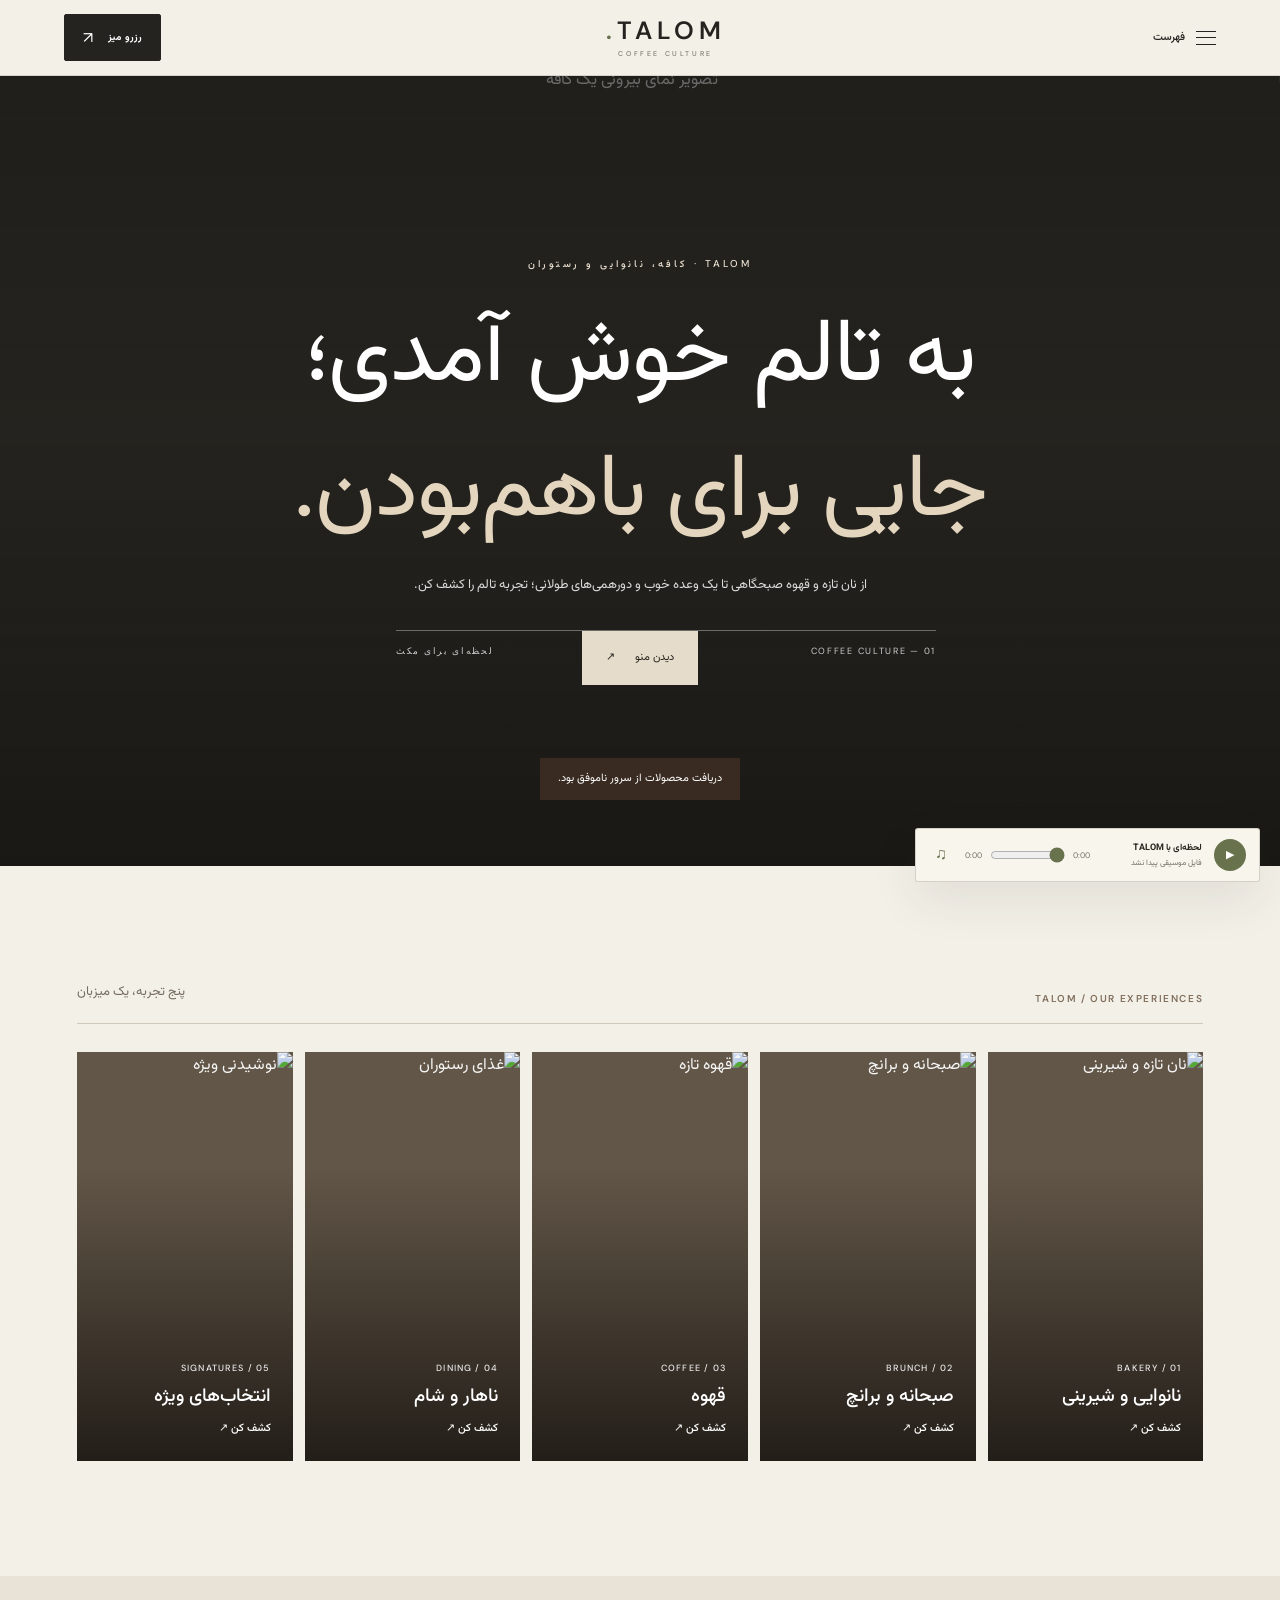
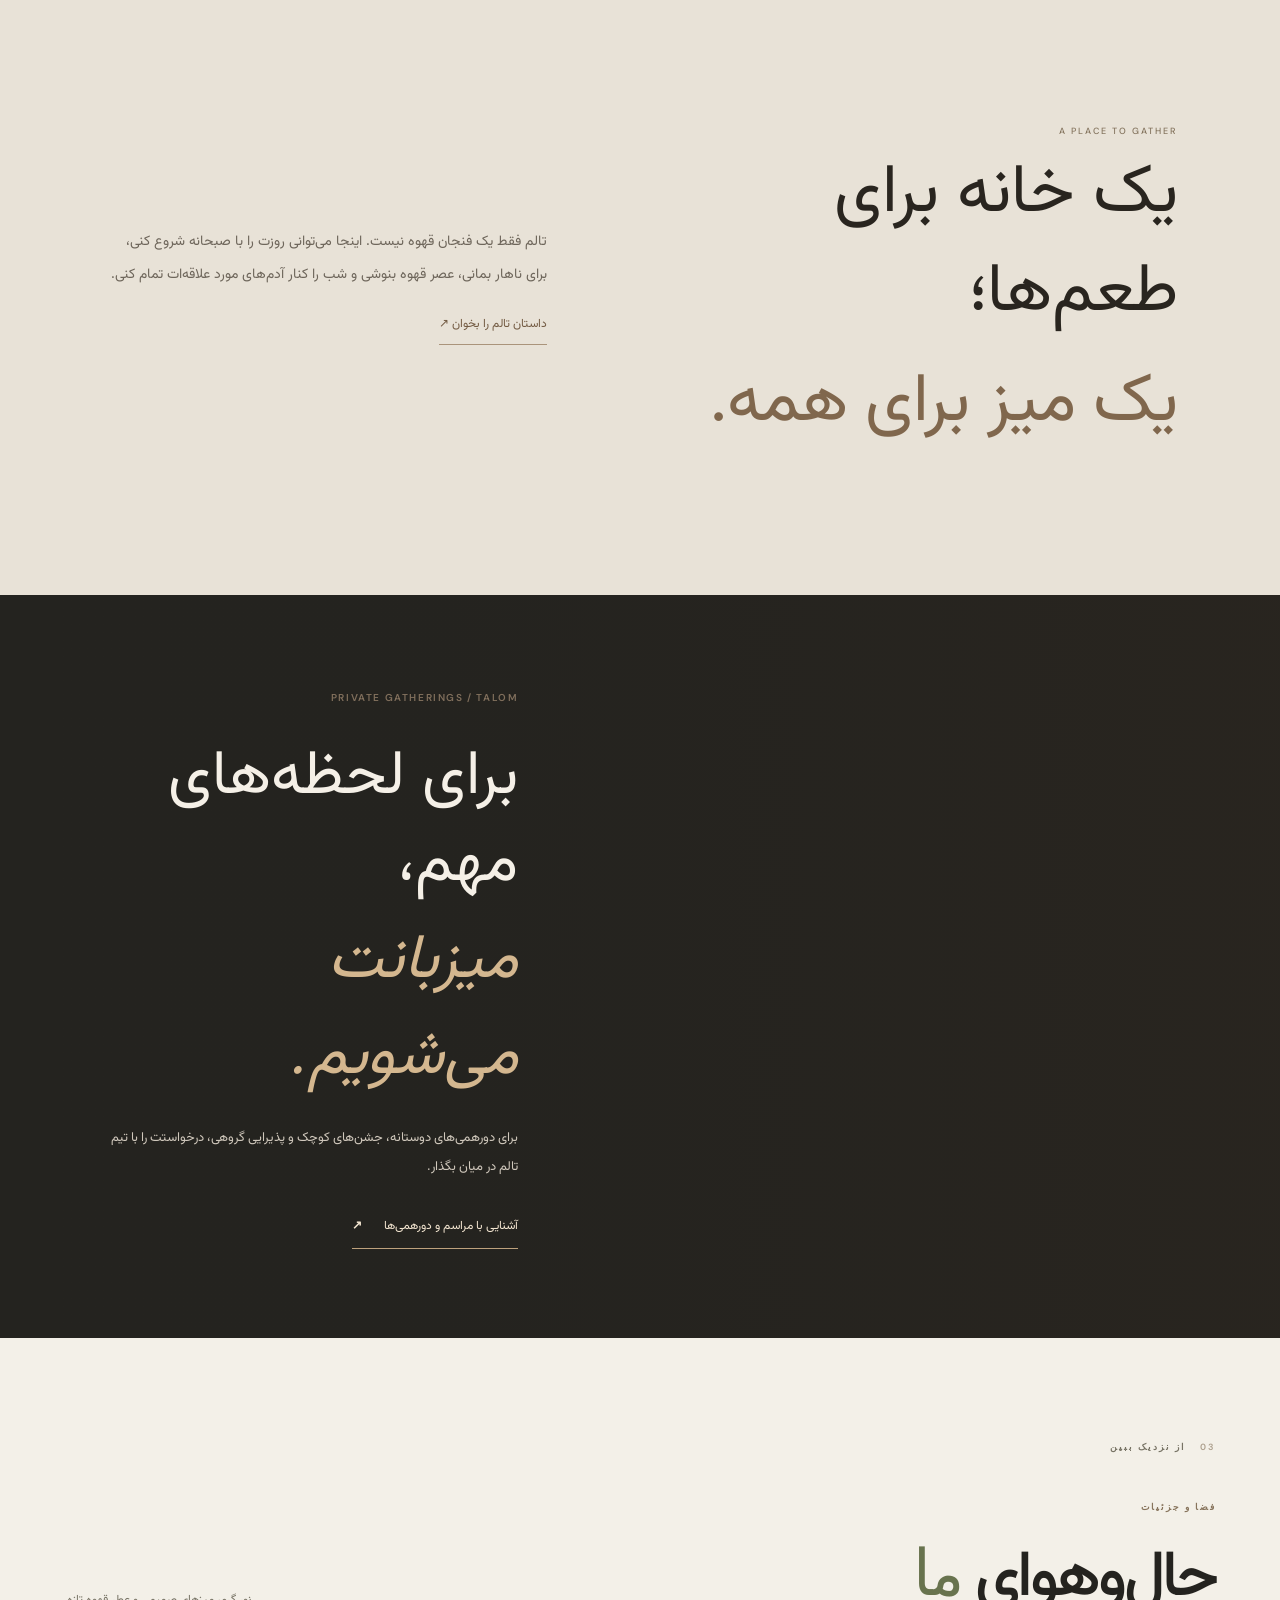
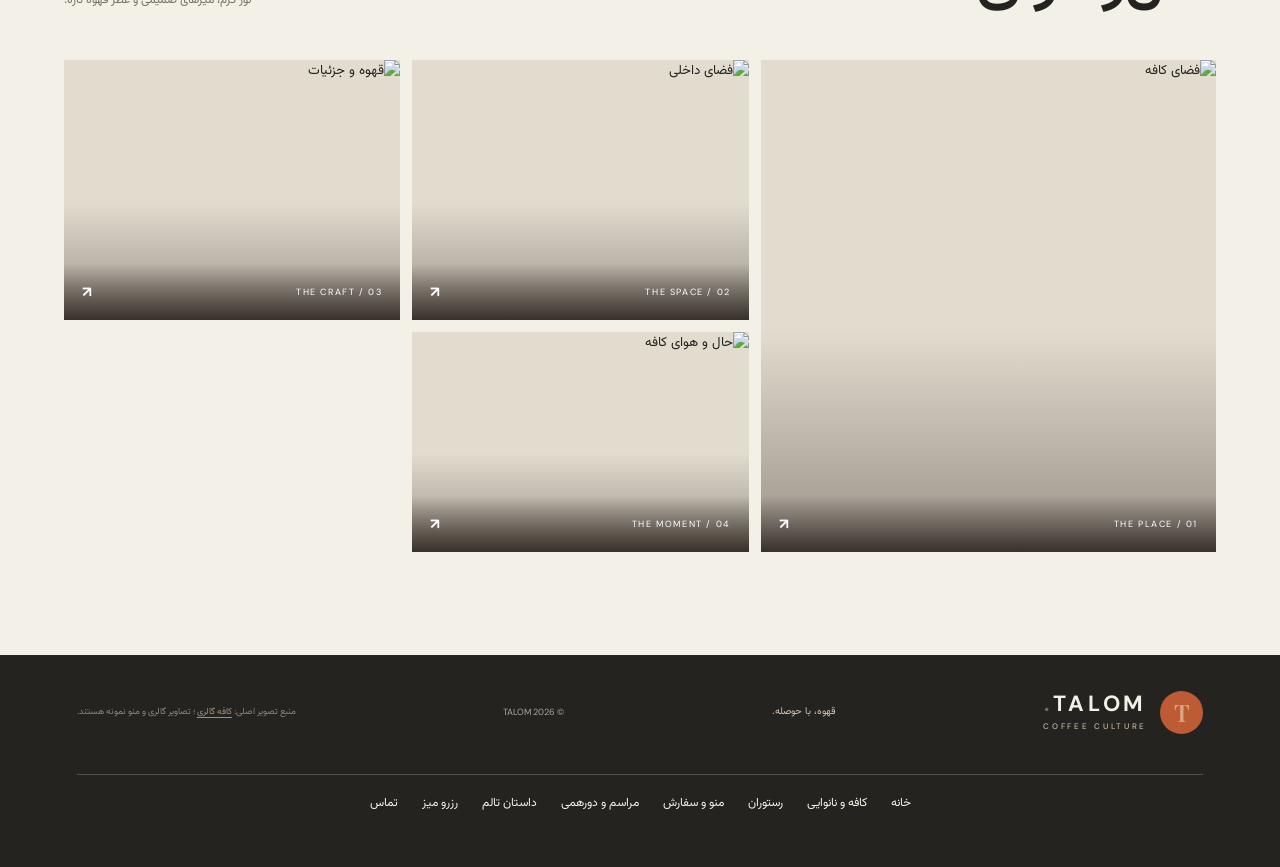
==== about.html @ f91a9c59 "Add route-specific SEO document for /about" ====
<!DOCTYPE html>
<html lang="fa" dir="rtl" data-theme="light">
<head>
  <meta name="google-site-verification" content="UJxVkLM2juOTkLCautKDjGMyLZrrLv-t5eoTrbrvTRg">
  <meta charset="UTF-8">
  <meta name="viewport" content="width=device-width, initial-scale=1.0, viewport-fit=cover">
  <meta name="theme-color" content="#F5F0E7">
  <link rel="canonical" href="https://talom-coffee.vercel.app/about">
  <meta property="og:type" content="website">
  <meta property="og:site_name" content="TALOM">
  <meta property="og:title" content="About TALOM">
  <meta property="og:description" content="با داستان، فضای کافه و شیوه میزبانی TALOM آشنا شوید.">
  <meta property="og:url" content="https://talom-coffee.vercel.app/about">
  <meta name="description" content="با داستان، فضای کافه و شیوه میزبانی TALOM آشنا شوید.">
  <title>داستان TALOM | درباره ما</title>
  <link rel="preconnect" href="https://fonts.googleapis.com">
  <link rel="preconnect" href="https://fonts.gstatic.com" crossorigin>
  <link href="https://fonts.googleapis.com/css2?family=DM+Sans:wght@400;500;600;700&family=Playfair+Display:wght@400;500;600;700&family=Vazirmatn:wght@300;400;500;600;700;800&display=swap" rel="stylesheet">
  <link rel="stylesheet" href="style.css?v=20261111-editorial-02">
  <link rel="stylesheet" href="restaurant-experience.css?v=20261111-01">



  <link rel="stylesheet" href="talom-pages.css?v=20261112-02">
  <link rel="stylesheet" href="republique-home-v3.css?v=20261112-03">
  <script src="https://cdn.jsdelivr.net/npm/@supabase/supabase-js@2.119.0"></script>
  <script src="menu-runtime-v2.js?v=20261112-01" defer></script>
  <script src="cart.js" defer></script>
  <script src="restaurant-experience.js?v=20261111-01" defer></script>

  <script src="republique-menu-v2.js?v=20261111-01" defer></script>


  <script src="talom-pages.js?v=20261112-02" defer></script>
  <script src="republique-language-fix.js?v=20261112-02" defer></script>
  <script src="republique-home-v3.js?v=20261112-02" defer></script>
</head>
<body class="talom-redesign">
  <div class="scroll-progress" id="scrollProgress"></div>
  <header class="site-header editorial-header" id="siteHeader">
    <a class="brand" href="#home" aria-label="TALOM Home">
      <span class="brand-symbol">T</span>
      <span class="brand-word">TALOM<span class="brand-dot">.</span><small>COFFEE CULTURE</small></span>
    </a>
    <button class="mobile-menu-toggle" id="mobileMenuToggle" type="button" aria-label="باز کردن منو" aria-controls="mainNav" aria-expanded="false"><span></span><span></span></button>
    <nav class="main-nav" id="mainNav" aria-label="ناوبری اصلی">
      <a href="#home" data-fa="خانه" data-en="Home">خانه</a>
      <a href="#menu" data-fa="منو" data-en="Menu">منو</a>
      <a href="#gallery" data-fa="فضای کافه" data-en="The space">فضای کافه</a>
      <a href="#contact" data-fa="تماس" data-en="Contact">تماس</a>
    </nav>
    <div class="header-actions">
      <button class="cart-open-button" id="cartOpenButton" type="button"><span>سبد خرید</span> <b id="cartCount">0</b></button>
      <button class="auth-open-button" id="authOpenButton" type="button" data-fa="ورود / ثبت‌نام" data-en="Sign in">ورود / ثبت‌نام</button>
      <button class="icon-button" id="languageToggle" aria-label="Change language">EN</button>
      <button class="icon-button theme-button" id="themeToggle" aria-label="Change theme"><span id="themeIcon">☼</span></button>
      <a class="header-cta" href="#menu"><span data-fa="دیدن منو" data-en="View menu">دیدن منو</span><span class="cta-arrow">↗</span></a>
    </div>
  </header>

  <main>
    <section class="hero full-hero" id="home" aria-label="صفحه اصلی کافه TALOM">
      <img class="full-hero-image" src="https://images.unsplash.com/photo-1445116572660-236099ec97a0?auto=format&fit=crop&w=2400&q=90" alt="تصویر نمای بیرونی یک کافه" fetchpriority="high">
      <div class="full-hero-shade"></div>
      <div class="full-hero-content">
        <p class="full-hero-eyebrow" data-fa="قهوه، با حوصله." data-en="COFFEE, WITH INTENTION.">قهوه، با حوصله.</p>
        <h1 data-fa="هر روز،<br><em>یک مکثِ خوش‌طعم.</em>" data-en="Make room<br><em>for a better moment.</em>">هر روز،<br><em>یک مکثِ خوش‌طعم.</em></h1>
        <p class="full-hero-description" data-fa="از قهوه‌های آشنا تا ترکیب‌های تازه؛ انتخابت را پیدا کن و لحظه‌ای برای خودت بساز." data-en="From familiar coffee classics to new signatures, find your favourite and make a moment of your own.">از قهوه‌های آشنا تا ترکیب‌های تازه؛ انتخابت را پیدا کن و لحظه‌ای برای خودت بساز.</p>
        <div class="full-hero-actions">
          <a class="button button-gold" href="#menu"><span data-fa="مشاهده منو" data-en="Explore the menu">مشاهده منو</span><span>↗</span></a>
        </div>
        <div class="full-hero-foot"><span>01 — COFFEE CULTURE</span><span data-fa="لحظه‌ای برای مکث" data-en="A MOMENT TO PAUSE">لحظه‌ای برای مکث</span></div>
      </div>
      <a class="full-hero-scroll" href="#menu" aria-label="Scroll to menu"><span></span> SCROLL TO DISCOVER</a>
    </section>

    <section class="menu-section editorial-menu section-pad" id="menu">
      <div class="section-kicker reveal menu-discovery-kicker"><span>02</span><span data-fa="برای کشف طعم تازه" data-en="A TASTE TO DISCOVER">برای کشف طعم تازه</span></div>
      <div class="section-heading reveal">
        <div><p class="overline" data-fa="از کلاسیک تا متفاوت" data-en="CLASSIC TO UNEXPECTED">از کلاسیک تا متفاوت</p><h2 data-fa="منوی <em>TALOM</em>" data-en="THE <em>TALOM MENU</em>">منوی <em>TALOM</em></h2></div>
        <p data-fa="یک انتخاب ساده یا طعمی تازه؛ از اینجا شروع کن." data-en="A familiar favourite or something new. Start here.">یک انتخاب ساده یا طعمی تازه؛ از اینجا شروع کن.</p>
      </div>
      <div class="menu-toolbar reveal">
        <div class="category-tabs" id="categoryTabs">
          <button class="category-tab active" data-category="all" data-fa="همه" data-en="All">همه</button>
          <button class="category-tab" data-category="coffee" data-fa="قهوه گرم" data-en="Hot coffee">قهوه گرم</button>
          <button class="category-tab" data-category="cold" data-fa="نوشیدنی سرد" data-en="Cold drinks">نوشیدنی سرد</button>
          <button class="category-tab" data-category="special" data-fa="امضای TALOM" data-en="Signatures">امضای TALOM</button>
          <button class="category-tab" data-category="dessert" data-fa="دسر" data-en="Dessert">دسر</button>
          <button class="category-tab" data-category="food" data-fa="خوراکی" data-en="Food">خوراکی</button>
        </div>
        <label class="search-box"><span>⌕</span><input id="menuSearch" type="search" placeholder="جست‌وجو در منو..." data-placeholder-fa="جست‌وجو در منو..." data-placeholder-en="Search the menu..." autocomplete="off"><button id="clearSearch" type="button" aria-label="Clear search">×</button></label>
      </div>
      <div class="menu-meta reveal"><span id="productCount">انتخاب‌های ما</span><span data-fa="قیمت‌ها به تومان" data-en="Prices in toman">قیمت‌ها به تومان</span></div>

      <section class="menu-shelf" id="drinksShelf">
        <div class="shelf-heading"><div><span class="shelf-index">01 / DRINKS</span><h3 data-fa="نوشیدنی‌ها" data-en="Drinks">نوشیدنی‌ها</h3><p data-fa="قهوه‌های کلاسیک، نوشیدنی‌های سرد و ترکیب‌های ویژه" data-en="Coffee classics, chilled drinks and signatures">قهوه‌های کلاسیک، نوشیدنی‌های سرد و ترکیب‌های ویژه</p></div><span class="shelf-count" id="drinksCount"></span></div>
        <div class="product-carousel" data-carousel="drinks">
          <button class="carousel-arrow" id="drinksPrev" type="button" aria-label="قبلی">‹</button>
          <div class="product-grid" id="productGrid"></div>
          <button class="carousel-arrow" id="drinksNext" type="button" aria-label="بعدی">›</button>
        </div>
        <div class="carousel-hint"><span data-fa="برای دیدن موارد بیشتر ورق بزنید" data-en="Swipe to explore more">برای دیدن موارد بیشتر ورق بزنید</span><span class="carousel-progress" id="drinksProgress"></span></div>
      </section>

      <section class="menu-shelf" id="dessertsShelf">
        <div class="shelf-heading"><div><span class="shelf-index">02 / DESSERTS</span><h3 data-fa="دسرها" data-en="Desserts">دسرها</h3><p data-fa="چیزهای شیرین برای کنار قهوه یا یک مکث کوتاه" data-en="Something sweet for your coffee break">چیزهای شیرین برای کنار قهوه یا یک مکث کوتاه</p></div><span class="shelf-count" id="dessertsCount"></span></div>
        <div class="product-carousel" data-carousel="desserts">
          <button class="carousel-arrow" id="dessertsPrev" type="button" aria-label="قبلی">‹</button>
          <div class="product-grid" id="dessertGrid"></div>
          <button class="carousel-arrow" id="dessertsNext" type="button" aria-label="بعدی">›</button>
        </div>
        <div class="carousel-hint"><span data-fa="برای دیدن موارد بیشتر ورق بزنید" data-en="Swipe to explore more">برای دیدن موارد بیشتر ورق بزنید</span><span class="carousel-progress" id="dessertsProgress"></span></div>
      </section>

      <section class="menu-shelf" id="foodShelf">
        <div class="shelf-heading"><div><span class="shelf-index">03 / FOOD</span><h3 data-fa="خوراکی‌ها" data-en="Food">خوراکی‌ها</h3><p data-fa="انتخاب‌های سبک و خوش‌طعم برای هر ساعت روز" data-en="Fresh bites for any time of day">انتخاب‌های سبک و خوش‌طعم برای هر ساعت روز</p></div><span class="shelf-count" id="foodCount"></span></div>
        <div class="product-carousel" data-carousel="food">
          <button class="carousel-arrow" id="foodPrev" type="button" aria-label="قبلی">‹</button>
          <div class="product-grid" id="foodGrid"></div>
          <button class="carousel-arrow" id="foodNext" type="button" aria-label="بعدی">›</button>
        </div>
        <div class="carousel-hint"><span data-fa="برای دیدن موارد بیشتر ورق بزنید" data-en="Swipe to explore more">برای دیدن موارد بیشتر ورق بزنید</span><span class="carousel-progress" id="foodProgress"></span></div>
      </section>
      <div class="empty-state" id="emptyState" hidden><span>⌕</span><p data-fa="موردی پیدا نشد؛ عبارت دیگری را امتحان کن." data-en="Nothing found. Try another search.">موردی پیدا نشد؛ عبارت دیگری را امتحان کن.</p></div>
    </section>

    <section class="signature-banner editorial-signature">
      <div class="signature-image"></div><div class="signature-overlay"></div>
      <div class="signature-content reveal"><p class="overline" data-fa="ترکیب ویژه باریستا" data-en="BARISTA'S SELECTION">ترکیب ویژه باریستا</p><h2 data-fa="برای کشف<br><em>طعم تازه.</em>" data-en="A reason<br><em>to explore.</em>">برای کشف<br><em>طعم تازه.</em></h2><p data-fa="گاهی بهترین انتخاب، چیزی است که هنوز امتحانش نکرده‌ای." data-en="Sometimes the best choice is the one you haven't tried yet.">گاهی بهترین انتخاب، چیزی است که هنوز امتحانش نکرده‌ای.</p><a class="button button-gold" href="#menu"><span data-fa="انتخابت را پیدا کن" data-en="Find your favourite">انتخابت را پیدا کن</span><span>↗</span></a></div>
      <span class="signature-vertical">TALOM / SIGNATURE SERIES</span>
    </section>

    <section class="gallery-section section-pad editorial-gallery" id="gallery">
      <div class="section-kicker reveal"><span>03</span><span data-fa="از نزدیک ببین" data-en="A CLOSER LOOK">از نزدیک ببین</span></div>
      <div class="section-heading reveal"><div><p class="overline" data-fa="فضا و جزئیات" data-en="SPACE & DETAILS">فضا و جزئیات</p><h2 data-fa="حال‌وهوای <em>ما</em>" data-en="THE TALOM <em>MOOD</em>">حال‌وهوای <em>ما</em></h2></div><p data-fa="نور گرم، میزهای صمیمی و عطر قهوه تازه." data-en="Warm light, welcoming tables and the scent of fresh coffee.">نور گرم، میزهای صمیمی و عطر قهوه تازه.</p></div>
      <div class="gallery-grid">
        <button class="gallery-card gallery-large reveal" data-image="https://images.unsplash.com/photo-1554118811-1e0d58224f24?auto=format&fit=crop&w=1800&q=88" aria-label="View cafe"><img src="https://images.unsplash.com/photo-1554118811-1e0d58224f24?auto=format&fit=crop&w=1800&q=88" alt="فضای کافه" loading="lazy"><span class="gallery-caption">01 / THE PLACE <b>↗</b></span></button>
        <button class="gallery-card reveal" data-image="https://images.unsplash.com/photo-1559925393-8be0ec4767c8?auto=format&fit=crop&w=1400&q=88" aria-label="View interior"><img src="https://images.unsplash.com/photo-1559925393-8be0ec4767c8?auto=format&fit=crop&w=1400&q=88" alt="فضای داخلی" loading="lazy"><span class="gallery-caption">02 / THE SPACE <b>↗</b></span></button>
        <button class="gallery-card reveal" data-image="https://images.unsplash.com/photo-1501339847302-ac426a4a7cbb?auto=format&fit=crop&w=1400&q=88" aria-label="View coffee"><img src="https://images.unsplash.com/photo-1501339847302-ac426a4a7cbb?auto=format&fit=crop&w=1400&q=88" alt="قهوه و جزئیات" loading="lazy"><span class="gallery-caption">03 / THE CRAFT <b>↗</b></span></button>
        <button class="gallery-card gallery-wide reveal" data-image="https://images.unsplash.com/photo-1445116572660-236099ec97a0?auto=format&fit=crop&w=1600&q=88" aria-label="View cafe atmosphere"><img src="https://images.unsplash.com/photo-1445116572660-236099ec97a0?auto=format&fit=crop&w=1600&q=88" alt="حال و هوای کافه" loading="lazy"><span class="gallery-caption">04 / THE MOMENT <b>↗</b></span></button>
      </div>
    </section>

    <section class="contact-section section-pad editorial-contact" id="contact">
      <div class="section-kicker reveal"><span>04</span><span data-fa="پیدایمان کن" data-en="FIND US">پیدایمان کن</span></div>
      <div class="contact-grid"><div class="contact-copy reveal"><p class="overline" data-fa="قرار بعدی با تو" data-en="YOUR NEXT VISIT">قرار بعدی با تو</p><h2 data-fa="یک فنجان فاصله<br><em>تا حال بهتر.</em>" data-en="One cup away<br><em>from a better day.</em>">یک فنجان فاصله<br><em>تا حال بهتر.</em></h2><p class="body-copy" data-fa="برای سفارش، پرسش یا دنبال کردن تازه‌های TALOM از راه‌های زیر با ما در ارتباط باش." data-en="For orders, questions and updates from TALOM, reach us through the links below.">برای سفارش، پرسش یا دنبال کردن تازه‌های TALOM از راه‌های زیر با ما در ارتباط باش.</p><div class="contact-links"><a href="https://www.instagram.com/mr.01di/" target="_blank" rel="noopener noreferrer"><span>Instagram</span><b>↗</b></a><a href="https://t.me/bardiasallmi" target="_blank" rel="noopener noreferrer"><span>Telegram</span><b>↗</b></a><a href="tel:09904711802"><span>0990 471 1802</span><b>↗</b></a><a href="tel:09019795131"><span>0901 979 5131</span><b>↗</b></a></div></div><div class="contact-visual reveal"><div class="contact-photo"></div><div class="contact-card"><span>TALOM.</span><small>GOOD COFFEE. GOOD MOMENTS.</small><div>EST. 2022</div></div></div></div>
    </section>
  </main>

  <footer class="site-footer" id="footer"><a class="brand footer-brand" href="#home"><span class="brand-symbol">T</span><span class="brand-word">TALOM<span class="brand-dot">.</span><small>COFFEE CULTURE</small></span></a><p data-fa="قهوه، با حوصله." data-en="Coffee, with intention.">قهوه، با حوصله.</p><span>© <span id="year"></span> TALOM</span><small class="image-credit"><span data-fa="منبع تصویر اصلی:" data-en="Hero image source:">منبع تصویر اصلی:</span> <a href="https://www.caffegallery.com/" target="_blank" rel="noopener noreferrer" data-fa="کافه گالری" data-en="Caffegallery">کافه گالری</a> <span data-fa="؛ تصاویر گالری و منو نمونه هستند." data-en="; gallery and menu photos are illustrative.">؛ تصاویر گالری و منو نمونه هستند.</span></small></footer>

  <div class="music-player" id="musicPlayer"><audio id="siteMusic" src="music/ali.mp3" preload="metadata" loop></audio><button class="music-toggle" id="musicToggle" aria-label="Play music"><span class="music-play-icon">▶</span></button><div class="music-info"><strong data-fa="لحظه‌ای با TALOM" data-en="A moment with TALOM">لحظه‌ای با TALOM</strong><small id="musicStatus" data-fa="برای پخش لمس کن" data-en="Tap to play">برای پخش لمس کن</small></div><div class="music-progress-wrap"><span id="musicCurrent">0:00</span><input id="musicProgress" type="range" min="0" max="100" value="0" aria-label="Music progress"><span id="musicDuration">0:00</span></div><button class="music-mute" id="musicMute" aria-label="Mute music">♫</button></div>
  <button class="back-to-top" id="backToTop" aria-label="Back to top">↑</button>
  <div class="modal" id="productModal" aria-hidden="true"><div class="modal-backdrop" data-close-modal></div><div class="modal-panel product-modal-panel" role="dialog" aria-modal="true" aria-labelledby="modalProductName"><button class="modal-close" data-close-modal aria-label="Close">×</button><div class="modal-product-image-wrap"><img id="modalProductImage" src="" alt=""><span class="modal-image-label">TALOM SELECTION</span></div><div class="modal-product-content"><span id="modalProductCategory" class="product-category"></span><h2 id="modalProductName"></h2><p id="modalProductDescription"></p><div class="modal-product-bottom"><strong id="modalProductPrice"></strong><button id="modalFavorite" class="favorite-button" aria-label="Add to favorites">♡</button></div></div></div></div>
  <div class="modal cart-modal" id="cartModal" aria-hidden="true"><div class="modal-backdrop" data-cart-close></div><section class="cart-panel" role="dialog" aria-modal="true" aria-labelledby="cartTitle"><button class="modal-close" type="button" data-cart-close aria-label="بستن">×</button><span class="auth-kicker">TALOM / YOUR SELECTION</span><h2 id="cartTitle">سبد خرید</h2><div id="cartItems"></div><p class="cart-total"><span>جمع تقریبی</span><strong id="cartTotal">۰ تومان</strong></p><p id="cartEmpty" class="cart-empty">سبد خریدت هنوز خالی است.</p><div class="checkout-divider"></div><h3 class="checkout-heading">اطلاعات ثبت سفارش</h3><form id="checkoutForm" class="checkout-form"><label for="checkoutName">نام و نام خانوادگی</label><input id="checkoutName" name="customer_name" type="text" minlength="2" maxlength="120" autocomplete="name" required><label for="checkoutPhone">شماره تماس</label><input id="checkoutPhone" name="phone" type="tel" minlength="7" maxlength="20" autocomplete="tel" required><label for="checkoutAddress">آدرس یا توضیحات تحویل (اختیاری)</label><textarea id="checkoutAddress" name="address" rows="3" maxlength="1000" autocomplete="street-address"></textarea><button id="checkoutSubmit" class="checkout-submit" type="submit">ثبت سفارش</button><p id="checkoutMessage" class="checkout-message" role="status" aria-live="polite"></p></form><p class="cart-notice">قیمت نهایی در سرور و از روی محصولات ثبت‌شده محاسبه می‌شود. ثبت سفارش به معنی پرداخت نیست؛ پرداخت آنلاین هنوز فعال نشده است.</p></section></div>
  <div class="modal image-modal" id="imageModal" aria-hidden="true"><div class="modal-backdrop" data-close-modal></div><div class="image-modal-panel" role="dialog" aria-modal="true"><button class="modal-close" data-close-modal aria-label="Close">×</button><img id="expandedImage" src="" alt="TALOM gallery image"></div></div>

  <div class="modal auth-modal" id="authModal" aria-hidden="true">
    <div class="modal-backdrop" data-close-modal></div>
    <section class="auth-modal-panel" role="dialog" aria-modal="true" aria-labelledby="authTitle">
      <button class="modal-close" type="button" data-close-modal aria-label="بستن">×</button>
      <div class="auth-modal-content">
        <span class="auth-kicker">TALOM / ACCOUNT</span>
        <h2 id="authTitle" data-fa="حساب کاربری" data-en="Your account">حساب کاربری</h2>
        <div id="authSignedOut">
          <div class="auth-mode-switch" id="authModeSwitch" role="group" aria-label="روش حساب کاربری">
            <button type="button" class="active" data-auth-mode="signin" data-fa="ورود" data-en="Sign in">ورود</button>
            <button type="button" data-auth-mode="signup" data-fa="ثبت‌نام" data-en="Create account">ثبت‌نام</button>
          </div>
          <form id="authForm" class="auth-form">
            <label for="authEmail" data-fa="ایمیل" data-en="Email">ایمیل</label>
            <input id="authEmail" name="email" type="email" autocomplete="email" required maxlength="254" placeholder="name@example.com">
            <label for="authPassword" data-fa="رمز عبور" data-en="Password">رمز عبور</label>
            <input id="authPassword" name="password" type="password" autocomplete="current-password" required minlength="8" maxlength="72">
            <div id="authConfirmWrap" hidden>
              <label for="authPasswordConfirm" data-fa="تکرار رمز عبور" data-en="Confirm password">تکرار رمز عبور</label>
              <input id="authPasswordConfirm" name="passwordConfirm" type="password" autocomplete="new-password" minlength="8" maxlength="72">
            </div>
            <button id="authSubmit" class="auth-submit" type="submit" data-fa="ورود به حساب" data-en="Sign in">ورود به حساب</button>
            <button id="authForgotPassword" class="auth-forgot" type="button" data-fa="رمز عبور را فراموش کرده‌ام" data-en="Forgot password?" hidden>رمز عبور را فراموش کرده‌ام</button>
          </form>
          <p id="authMessage" class="auth-message" role="status" aria-live="polite"></p>
          <p class="auth-note" data-fa="با ثبت‌نام، حساب کاربری شما در TALOM ساخته می‌شود." data-en="Create an account to use your TALOM customer profile.">با ثبت‌نام، حساب کاربری شما در TALOM ساخته می‌شود.</p>
        </div>
        <div id="authSignedIn" hidden>
          <p class="auth-success" data-fa="با موفقیت وارد حساب شده‌اید." data-en="You are signed in.">با موفقیت وارد حساب شده‌اید.</p>
          <p id="authUserEmail" class="auth-user-email"></p>
          <button id="authSignOut" class="auth-submit auth-signout" type="button" data-fa="خروج از حساب" data-en="Sign out">خروج از حساب</button>
        </div>
      </div>
    </section>
  </div>
  <div class="toast" id="toast" role="status" aria-live="polite"></div>
</body>
</html>
---- style.css ----
@import url('https://fonts.googleapis.com/css2?family=DM+Sans:wght@400;500;600;700&family=Playfair+Display:wght@400;500;600;700&family=Vazirmatn:wght@300;400;500;600;700;800&display=swap');

:root{
  --bg:#f4f0e7;--paper:#fbf9f3;--surface:#e9e3d6;--ink:#25271f;--muted:#77786b;
  --olive:#68734e;--olive-dark:#414b32;--espresso:#392b22;--line:rgba(57,43,34,.15);
  --header-bg:rgba(244,240,231,.9);--shadow:0 24px 70px rgba(43,38,28,.12);
  --font:"Vazirmatn",sans-serif;--latin:"DM Sans",sans-serif;--serif:"Playfair Display",serif;
  --radius:4px;color-scheme:light
}
html[data-theme="dark"]{
  --bg:#211f1a;--paper:#2b2922;--surface:#343127;--ink:#f2eee4;--muted:#b1ab9b;
  --olive:#a3ad7d;--olive-dark:#c2c99d;--espresso:#e2d4bd;--line:rgba(226,212,189,.17);
  --header-bg:rgba(33,31,26,.9);--shadow:0 24px 70px rgba(0,0,0,.28);color-scheme:dark
}
*{box-sizing:border-box}
html{scroll-behavior:smooth;scroll-padding-top:92px}
body{margin:0;background:var(--bg);color:var(--ink);font-family:var(--font);line-height:1.8;overflow-x:hidden;transition:background .3s,color .3s}
body,button,input{font-family:var(--font)}
button,a,input{-webkit-tap-highlight-color:transparent}
button{color:inherit;cursor:pointer}a{color:inherit;text-decoration:none}img{display:block;max-width:100%}
::selection{background:var(--olive);color:#fff}
.scroll-progress{position:fixed;z-index:2000;top:0;right:0;width:0;height:3px;background:var(--olive)}
.site-header{position:fixed;z-index:1000;top:0;right:0;left:0;min-height:84px;padding:0 6.2%;display:flex;align-items:center;justify-content:space-between;gap:26px;border-bottom:1px solid transparent;transition:all .3s}
.site-header.scrolled{min-height:72px;background:var(--header-bg);backdrop-filter:blur(18px);border-color:var(--line)}
.brand{display:flex;align-items:center;gap:11px;flex-shrink:0}
.brand-symbol{width:37px;height:37px;border:1px solid var(--olive);color:var(--olive);display:grid;place-items:center;font:600 21px var(--serif);transform:rotate(-7deg)}
.brand-word{font:700 20px/1 var(--latin);letter-spacing:3px}
.brand-dot{color:var(--olive)}
.brand-word small{display:block;margin-top:6px;font:500 8px var(--latin);letter-spacing:2.5px;color:var(--muted)}
.main-nav{display:flex;align-items:center;gap:clamp(18px,3vw,42px)}
.main-nav a{font-size:12px;color:var(--muted);transition:color .2s;white-space:nowrap}
.main-nav a:hover{color:var(--olive)}
.header-actions{display:flex;align-items:center;gap:10px}
.icon-button{width:36px;height:36px;border:1px solid var(--line);background:transparent;border-radius:50%;font:600 10px var(--latin);transition:.2s}
.icon-button:hover{border-color:var(--olive);color:var(--olive)}
.header-cta{display:flex;align-items:center;gap:15px;padding:10px 16px;background:var(--olive);color:#fff;font-size:11px;margin-right:5px}
.cta-arrow{font:16px var(--latin)}
.mobile-menu-toggle{display:none;background:none;border:0;padding:8px}
.mobile-menu-toggle span{display:block;width:24px;height:1px;background:var(--ink);margin:6px}
.hero{position:relative;min-height: min(850px,100svh);height:780px;max-height:920px;display:flex;align-items:center;overflow:hidden;background:#29291f;color:#fff}
.hero-image{position:absolute;inset:0;background-image:url("https://images.unsplash.com/photo-1445116572660-236099ec97a0?auto=format&fit=crop&w=2400&q=90");background-size:cover;background-position:center 54%;transform:scale(1.015)}
.hero-shade{position:absolute;inset:0;background:linear-gradient(90deg,rgba(22,24,18,.76) 0%,rgba(22,24,18,.56) 42%,rgba(22,24,18,.1) 100%),linear-gradient(0deg,rgba(17,20,14,.45),transparent 40%)}
.hero-content{position:relative;z-index:2;width:min(680px,58%);margin-right:11%;padding-top:80px}
.eyebrow{display:flex;align-items:center;gap:12px;color:#e4decf;font-size:11px;letter-spacing:1px;margin-bottom:25px}
.eyebrow-line{width:38px;height:1px;background:#b7bd91}
.hero-title{font-size:clamp(48px,6.8vw,91px);line-height:1.2;letter-spacing:-2px;font-weight:500;margin:0 0 22px}
.hero-title span{display:block}
.gold-text{color:#d5d9b4}
.hero-description{font-size:14px;line-height:2.2;color:rgba(255,255,255,.82);max-width:480px;margin:0 0 30px}
.hero-actions{display:flex;gap:12px;flex-wrap:wrap}
.button{min-height:48px;padding:0 21px;display:inline-flex;align-items:center;justify-content:center;gap:20px;font-size:11px;transition:transform .2s,background .2s}
.button:hover{transform:translateY(-3px)}
.button-gold{background:#c3c99d;color:#25291e}
.button-ghost{border:1px solid rgba(255,255,255,.5);color:#fff}
.button-ghost:hover{background:rgba(255,255,255,.12)}
.hero-bottom{display:flex;align-items:center;justify-content:space-between;gap:20px;margin-top:76px;padding-top:17px;border-top:1px solid rgba(255,255,255,.25);color:rgba(255,255,255,.72);font:9px var(--latin);letter-spacing:1.2px}
.hero-note{display:flex;align-items:center;gap:12px}
.note-line{width:25px;height:1px;background:#c3c99d}
.hero-index{direction:ltr}.hero-index span{color:#d5d9b4}
.hero-side-label{position:absolute;z-index:2;left:4%;bottom:13%;writing-mode:vertical-rl;transform:rotate(180deg);font:9px var(--latin);letter-spacing:3px;color:rgba(255,255,255,.7)}
.hero-orbit{display:none}.scroll-cue{position:absolute;z-index:2;bottom:35px;left:6%;display:flex;align-items:center;gap:12px;color:rgba(255,255,255,.75);font:9px var(--latin);letter-spacing:2px}
.scroll-cue span{height:38px;width:1px;background:rgba(255,255,255,.6)}
.section-pad{padding:112px 9%}
.section-kicker{display:flex;align-items:center;gap:13px;color:var(--olive);font:10px var(--latin);letter-spacing:2px;margin-bottom:48px}
.section-kicker span:first-child{opacity:.65}
.story{background:var(--paper)}
.story-grid{display:grid;grid-template-columns:.9fr 1.1fr;gap:9%;align-items:center}
.story-copy{max-width:490px}
.overline{font:600 10px var(--latin);letter-spacing:2px;color:var(--olive);margin:0 0 17px}
.story-copy h2,.section-heading h2,.contact-copy h2{font-size:clamp(32px,4vw,52px);line-height:1.5;font-weight:500;letter-spacing:-1.1px;margin:0 0 19px}
.story-copy h2 em,.section-heading h2 em,.contact-copy h2 em,.signature-content h2 em{font-family:var(--serif);font-weight:500;color:var(--olive);font-style:italic}
.body-copy{font-size:13px;line-height:2.25;color:var(--muted);max-width:440px}
.text-link{display:inline-flex;align-items:center;gap:22px;margin-top:20px;padding-bottom:7px;border-bottom:1px solid var(--olive);font-size:11px;color:var(--olive)}
.story-visual{position:relative;min-height:490px;padding:0 0 30px 30px}
.story-image-main{position:absolute;inset:0 0 30px 30px;background:url("https://images.unsplash.com/photo-1554118811-1e0d58224f24?auto=format&fit=crop&w=1500&q=88") center/cover}
.story-image-frame{position:absolute;inset:22px 22px 52px 52px;border:1px solid rgba(255,255,255,.6);pointer-events:none}
.story-stamp{position:absolute;right:-25px;bottom:8px;width:105px;height:105px;border-radius:50%;background:var(--olive);color:#fff;display:flex;flex-direction:column;align-items:center;justify-content:center;font:9px var(--latin);letter-spacing:2px}
.story-stamp strong{font:28px var(--serif);line-height:1.2}
.image-caption{position:absolute;left:30px;bottom:0;right:0;display:flex;justify-content:space-between;color:var(--muted);font:8px var(--latin);letter-spacing:1.4px}
.menu-section{background:var(--bg)}
.section-heading{display:flex;align-items:end;justify-content:space-between;gap:30px;margin-bottom:42px}
.section-heading h2{margin-bottom:0}
.section-heading>p{max-width:310px;font-size:12px;line-height:2;color:var(--muted);margin:0 0 8px}
.menu-toolbar{display:flex;justify-content:space-between;align-items:center;gap:22px;padding:15px 0;border-top:1px solid var(--line);border-bottom:1px solid var(--line)}
.category-tabs{display:flex;align-items:center;gap:7px;flex-wrap:wrap}
.category-tab{background:transparent;border:1px solid transparent;padding:8px 14px;font-size:10px;color:var(--muted);transition:.2s}
.category-tab:hover,.category-tab.active{background:var(--olive);border-color:var(--olive);color:#fff}
.search-box{display:flex;align-items:center;gap:8px;min-width:210px;border-bottom:1px solid var(--line);padding:5px 0;color:var(--muted)}
.search-box>span{font:22px var(--latin)}
.search-box input{width:100%;min-width:0;border:0;outline:0;background:transparent;color:var(--ink);font-size:10px}
.search-box input::placeholder{color:var(--muted)}
.search-box button{border:0;background:none;color:var(--muted);font-size:18px}
.menu-meta{display:flex;justify-content:space-between;color:var(--muted);font-size:10px;margin:23px 0}
.product-grid{display:grid;grid-template-columns:repeat(3,minmax(0,1fr));gap:32px 22px}
.product-card{min-width:0;background:var(--paper);border:1px solid var(--line);transition:transform .3s,box-shadow .3s;animation:cardIn .45s both}
.product-card:hover{transform:translateY(-6px);box-shadow:var(--shadow)}
@keyframes cardIn{from{opacity:0;transform:translateY(12px)}to{opacity:1;transform:translateY(0)}}
.product-image-wrap{position:relative;aspect-ratio:1.12/1;overflow:hidden;background:var(--surface)}
.product-image{width:100%;height:100%;object-fit:cover;transition:transform .6s}
.product-card:hover .product-image{transform:scale(1.055)}
.product-number{position:absolute;top:13px;left:14px;color:#fff;font:10px var(--latin);text-shadow:0 1px 8px #222}
.favorite-button{width:34px;height:34px;border:1px solid var(--line);border-radius:50%;background:var(--paper);color:var(--ink);font-size:18px;display:grid;place-items:center;transition:.2s}
.product-image-wrap>.favorite-button{position:absolute;top:12px;right:12px}
.favorite-button:hover,.favorite-button.is-favorite{color:#a34c3f;border-color:#a34c3f}
.product-info{padding:19px 19px 17px}
.product-category{font-size:9px;color:var(--olive);letter-spacing:.5px}
.product-name{font-size:16px;font-weight:600;margin:5px 0}
.product-description{font-size:10px;line-height:1.9;color:var(--muted);min-height:38px;margin:0 0 16px}
.product-bottom{display:flex;justify-content:space-between;align-items:center;border-top:1px solid var(--line);padding-top:13px}
.product-price{font:600 12px var(--latin);color:var(--espresso)}
.product-details{border:0;background:none;color:var(--olive);font-size:10px}
.empty-state{text-align:center;padding:60px 20px;color:var(--muted)}
.empty-state>span{font-size:30px}
.signature-banner{position:relative;min-height:560px;display:flex;align-items:center;overflow:hidden;background:#31382b;color:#fff}
.signature-image{position:absolute;inset:0;background:url("https://images.unsplash.com/photo-1495474472287-4d71bcdd2085?auto=format&fit=crop&w=2200&q=88") center 52%/cover}
.signature-overlay{position:absolute;inset:0;background:linear-gradient(90deg,rgba(20,26,18,.86),rgba(20,26,18,.58) 52%,rgba(20,26,18,.12))}
.signature-content{position:relative;z-index:1;margin-right:12%;max-width:470px;padding:80px 0}
.signature-content .overline{color:#d2d9b3}
.signature-content h2{font-size:clamp(40px,5vw,64px);line-height:1.35;font-weight:500;margin:0 0 16px}
.signature-content h2 em{color:#d2d9b3}
.signature-content>p:not(.overline){font-size:12px;color:rgba(255,255,255,.75);margin-bottom:26px}
.signature-vertical{position:absolute;left:5%;bottom:12%;writing-mode:vertical-rl;transform:rotate(180deg);font:9px var(--latin);letter-spacing:3px;color:rgba(255,255,255,.65)}
.gallery-section{background:var(--paper)}
.gallery-grid{display:grid;grid-template-columns:1.2fr .8fr .8fr;grid-template-rows:245px 220px;gap:14px}
.gallery-card{position:relative;padding:0;border:0;overflow:hidden;background:var(--surface);text-align:inherit}
.gallery-card img{width:100%;height:100%;object-fit:cover;transition:transform .6s}
.gallery-card:hover img{transform:scale(1.05)}
.gallery-large{grid-row:span 2}
.gallery-wide{grid-column:2/4}
.gallery-caption{position:absolute;bottom:0;right:0;left:0;display:flex;justify-content:space-between;align-items:center;padding:15px 17px;color:#fff;font:9px var(--latin);letter-spacing:1.5px;background:linear-gradient(transparent,rgba(0,0,0,.55))}
.gallery-caption b{font-size:15px}
.contact-section{background:var(--bg)}
.contact-grid{display:grid;grid-template-columns:1fr .9fr;gap:10%;align-items:center}
.contact-copy h2{font-size:clamp(34px,4vw,53px)}
.contact-links{margin-top:30px;border-top:1px solid var(--line)}
.contact-links a{display:flex;justify-content:space-between;align-items:center;padding:13px 2px;border-bottom:1px solid var(--line);font:11px var(--latin);color:var(--muted);transition:color .2s}
.contact-links a:hover{color:var(--olive)}
.contact-links b{font-size:16px;color:var(--olive);font-weight:400}
.contact-visual{position:relative;min-height:440px}
.contact-photo{position:absolute;inset:0 25px 25px 0;background:url("https://images.unsplash.com/photo-1442512595331-e89e73853f31?auto=format&fit=crop&w=1300&q=88") center/cover}
.contact-card{position:absolute;bottom:0;left:0;background:var(--olive);color:#fff;padding:24px 27px;min-width:190px;box-shadow:var(--shadow)}
.contact-card>span{display:block;font:700 21px var(--latin);letter-spacing:3px}
.contact-card small{display:block;font:8px var(--latin);letter-spacing:1.4px;margin:5px 0 17px}
.contact-card div{font:9px var(--latin);opacity:.75}
.site-footer{min-height:125px;padding:28px 8%;display:flex;align-items:center;justify-content:space-between;gap:20px;background:var(--espresso);color:#f4f0e7}
.footer-brand .brand-symbol{border-color:#a9b18a;color:#c8cfaa}
.site-footer p{font-size:10px;color:rgba(255,255,255,.65)}
.site-footer>span{font:9px var(--latin);color:rgba(255,255,255,.6)}
.music-player{position:fixed;z-index:900;bottom:18px;right:20px;display:flex;align-items:center;gap:12px;max-width:calc(100vw - 40px);padding:10px 13px;background:var(--paper);border:1px solid var(--line);box-shadow:var(--shadow);color:var(--ink)}
.music-toggle{width:32px;height:32px;border:0;border-radius:50%;background:var(--olive);color:#fff;font-size:11px}
.music-info{display:flex;flex-direction:column;min-width:100px}
.music-info strong{font-size:9px}.music-info small{font-size:8px;color:var(--muted)}
.music-progress-wrap{display:flex;align-items:center;gap:6px;font:8px var(--latin);color:var(--muted)}
.music-progress-wrap input{width:75px;accent-color:var(--olive)}
.music-mute{border:0;background:none;color:var(--olive);font-size:16px}
.back-to-top{position:fixed;z-index:850;bottom:95px;left:20px;width:38px;height:38px;border:1px solid var(--line);background:var(--paper);color:var(--ink);opacity:0;pointer-events:none;transition:.25s}
.back-to-top.visible{opacity:1;pointer-events:auto}
.modal{position:fixed;z-index:1500;inset:0;display:grid;place-items:center;padding:24px;opacity:0;visibility:hidden;transition:.25s}
.modal.open{opacity:1;visibility:visible}
.modal-backdrop{position:absolute;inset:0;background:rgba(14,15,12,.72);backdrop-filter:blur(5px)}
.modal-panel{position:relative;z-index:1;width:min(760px,100%);max-height:90vh;overflow:auto;display:grid;grid-template-columns:1fr 1fr;background:var(--paper);box-shadow:var(--shadow)}
.modal-close{position:absolute;z-index:3;top:12px;left:12px;width:35px;height:35px;border:0;border-radius:50%;background:var(--paper);color:var(--ink);font-size:23px}
.modal-product-image-wrap{position:relative;min-height:360px;background:var(--surface)}
.modal-product-image-wrap img{width:100%;height:100%;object-fit:cover}
.modal-image-label{position:absolute;bottom:15px;left:15px;color:#fff;font:9px var(--latin);letter-spacing:2px}
.modal-product-content{padding:45px 30px;display:flex;flex-direction:column;justify-content:center}
.modal-product-content h2{font-size:25px;margin:8px 0}
.modal-product-content p{font-size:12px;color:var(--muted);line-height:2}
.modal-product-bottom{display:flex;justify-content:space-between;align-items:center;margin-top:24px;padding-top:17px;border-top:1px solid var(--line)}
.image-modal-panel{position:relative;z-index:1;width:min(1000px,100%);max-height:90vh}
.image-modal-panel img{width:100%;max-height:85vh;object-fit:contain}
.toast{position:fixed;z-index:1800;bottom:100px;right:50%;transform:translate(50%,15px);padding:11px 18px;background:var(--espresso);color:#fff;font-size:11px;opacity:0;visibility:hidden;transition:.25s}
.toast.show{opacity:1;visibility:visible;transform:translate(50%,0)}
.reveal{opacity:0;transform:translateY(18px);transition:opacity .7s,transform .7s}
.reveal.is-visible{opacity:1;transform:translateY(0)}
.image-unavailable{background:var(--surface);object-fit:contain}
@media(max-width:1050px){
 .site-header{padding:0 4%}.main-nav{gap:17px}.main-nav a{font-size:11px}
 .section-pad{padding:90px 6%}.product-grid{grid-template-columns:repeat(2,minmax(0,1fr))}
 .hero-content{margin-right:8%;width:65%}.story-grid{gap:6%}
}
@media(max-width:760px){
 html{scroll-padding-top:75px}.site-header{min-height:72px;padding:0 5%;gap:12px}
 .brand-symbol{width:32px;height:32px}.brand-word{font-size:17px}.header-actions{gap:6px}
 .header-cta{padding:9px 10px;gap:7px;font-size:10px}.icon-button{width:32px;height:32px}
 .mobile-menu-toggle{display:block;order:3}.main-nav{position:absolute;top:71px;right:0;left:0;display:none;flex-direction:column;align-items:stretch;gap:0;padding:8px 5% 16px;background:var(--paper);border-bottom:1px solid var(--line);box-shadow:var(--shadow)}
 .main-nav.open{display:flex}.main-nav a{padding:12px 0;border-bottom:1px solid var(--line);font-size:12px}
 .hero{height:760px;min-height:690px;max-height:850px}.hero-image{background-position:57% center}
 .hero-shade{background:linear-gradient(90deg,rgba(20,22,16,.78),rgba(20,22,16,.35)),linear-gradient(0deg,rgba(17,20,14,.5),transparent 55%)}
 .hero-content{width:85%;margin-right:7%;padding-top:55px}.hero-title{font-size:clamp(47px,11vw,72px)}
 .hero-description{font-size:12px;max-width:390px}.hero-bottom{margin-top:55px;font-size:8px}
 .hero-side-label{display:none}.scroll-cue{left:5%;bottom:22px}
 .section-pad{padding:76px 6%}.section-kicker{margin-bottom:30px}
 .story-grid,.contact-grid{grid-template-columns:1fr;gap:45px}.story-copy{max-width:100%}
 .story-visual{min-height:420px;margin:0 12px 0 0}
 .section-heading{align-items:start;flex-direction:column;gap:10px;margin-bottom:28px}
 .section-heading>p{max-width:450px}.menu-toolbar{align-items:stretch;flex-direction:column}
 .category-tabs{gap:5px}.category-tab{padding:7px 10px}.search-box{width:100%}
 .product-grid{gap:18px 12px}.product-info{padding:14px 13px}
 .product-name{font-size:14px}.product-description{font-size:9px;min-height:48px}
 .signature-banner{min-height:500px}.signature-content{margin-right:7%;padding:65px 0;width:75%}
 .gallery-grid{grid-template-columns:1fr 1fr;grid-template-rows:220px 180px 180px}
 .gallery-large{grid-row:span 2}.gallery-wide{grid-column:1/3}
 .contact-visual{min-height:390px;margin:0 8px}
 .site-footer{padding:25px 6%;flex-wrap:wrap}.site-footer p{order:3;width:100%;margin:0}
 .music-player{right:10px;bottom:10px;padding:8px 10px;gap:8px}.music-progress-wrap{display:none}
 .back-to-top{bottom:75px;left:10px}
}
@media(max-width:430px){
 .header-cta{display:none}.hero{min-height:650px;height:700px}.hero-content{width:88%}
 .hero-title{font-size:46px}.hero-bottom{margin-top:42px}
 .section-pad{padding:64px 5%}.story-visual{min-height:330px}
 .product-grid{grid-template-columns:1fr 1fr;gap:12px}
 .product-image-wrap{aspect-ratio:.95/1}.product-info{padding:12px 10px}
 .product-description{min-height:58px}.product-price{font-size:10px}.product-details{font-size:9px}
 .gallery-grid{grid-template-rows:175px 145px 145px;gap:8px}
 .contact-visual{min-height:320px}.modal-panel{grid-template-columns:1fr}
 .modal-product-image-wrap{min-height:230px;max-height:280px}.modal-product-content{padding:25px}
 .music-info{min-width:85px}
}
@media(prefers-reduced-motion:reduce){*,*::before,*::after{scroll-behavior:auto!important;animation-duration:.01ms!important;transition-duration:.01ms!important}}


/* TALOM editorial structural redesign */
.talom-redesign{--bg:#eee9de;--paper:#f8f5ed;--surface:#e2dccf;--ink:#29271f;--muted:#777365;--olive:#68734e;--olive-dark:#414b32;--espresso:#392b22;--line:rgba(57,43,34,.18);--header-bg:rgba(238,233,222,.94);background:var(--bg);color:var(--ink)}
html[data-theme="dark"] .talom-redesign{--bg:#211f1a;--paper:#2b2922;--surface:#343127;--ink:#f2eee4;--muted:#b1ab9b;--olive:#a3ad7d;--olive-dark:#c2c99d;--espresso:#e2d4bd;--line:rgba(226,212,189,.17);--header-bg:rgba(33,31,26,.94)}
.editorial-header{min-height:76px;padding-inline:5%;border-bottom:1px solid var(--line);backdrop-filter:blur(18px)}
.editorial-header .brand{margin-inline-end:2vw}
.editorial-header .main-nav{gap:clamp(16px,2.5vw,38px)}
.editorial-header .header-cta{border-radius:2px;padding:12px 18px}
.editorial-hero{min-height:calc(100svh - 76px);height:auto;margin-top:76px;padding:clamp(54px,7vw,110px) 8% 72px;display:grid;grid-template-columns:minmax(0,.88fr) minmax(0,1.12fr);align-items:center;gap:6vw;position:relative;overflow:hidden;background:var(--bg)}
.editorial-hero:before{content:"";position:absolute;width:42vw;height:42vw;border:1px solid var(--line);border-radius:50%;inset:auto auto -27vw -12vw;pointer-events:none}
.hero-editorial-copy{position:relative;z-index:2;max-width:620px;padding-block:28px}
.hero-topline{display:flex;align-items:center;gap:12px;color:var(--olive);font-size:12px;letter-spacing:.04em;margin-bottom:26px}
.hero-topline .eyebrow-line{display:block;width:34px;height:1px;background:var(--olive)}
.hero-edition{font:11px var(--latin);letter-spacing:.2em;color:var(--muted);margin:0 0 24px;direction:ltr;text-align:right}
.editorial-hero .hero-title{font-size:clamp(52px,7.1vw,104px);line-height:1.2;letter-spacing:-.055em;margin:0 0 25px;display:flex;flex-direction:column;gap:0}
.editorial-hero .hero-title span,.editorial-hero .hero-title em{display:block}
.editorial-hero .hero-title em{font-family:var(--serif);font-weight:500;font-style:italic;letter-spacing:-.035em;color:var(--olive)}
.editorial-hero .hero-description{font-size:clamp(14px,1.2vw,17px);line-height:2.2;color:var(--muted);max-width:460px;margin:0 0 32px}
.editorial-hero .hero-actions{display:flex;align-items:center;gap:30px;flex-wrap:wrap}
.editorial-hero .button{border-radius:2px;min-height:52px;padding:0 24px}
.hero-text-link{display:inline-flex;align-items:center;gap:14px;font-size:13px;border-bottom:1px solid var(--line);padding:10px 0}
.hero-text-link span:last-child{color:var(--olive)}
.hero-footnote{display:flex;align-items:center;justify-content:space-between;border-top:1px solid var(--line);margin-top:clamp(45px,7vw,90px);padding-top:16px;color:var(--muted);font-size:11px}
.hero-editorial-visual{height:min(76vh,760px);min-height:540px;position:relative;direction:ltr;display:flex;align-items:center;justify-content:flex-end}
.hero-main-photo{position:relative;width:min(78%,480px);height:100%;aspect-ratio:3/4;max-height:100%;overflow:hidden;background:var(--surface);box-shadow:0 24px 70px rgba(0,0,0,.16)}
.hero-main-photo img{width:100%;height:100%;object-fit:cover;filter:saturate(.78)}
.hero-photo-small{position:absolute;width:34%;height:34%;left:0;bottom:0;border:9px solid var(--bg);overflow:hidden;background:var(--surface)}
.hero-photo-small img{width:100%;height:100%;object-fit:cover}
.hero-photo-note{position:absolute;right:0;bottom:1%;display:flex;flex-direction:column;gap:7px;color:var(--muted);font:10px var(--latin);letter-spacing:.15em;text-align:right}
.hero-photo-note b{color:var(--olive);font-weight:600}
.hero-vertical-word{position:absolute;left:0;top:4%;writing-mode:vertical-rl;transform:rotate(180deg);font:10px var(--latin);letter-spacing:.23em;color:var(--muted)}
.editorial-hero .scroll-cue{position:absolute;right:4%;bottom:28px}
.editorial-story{padding-top:clamp(90px,12vw,170px);padding-bottom:clamp(90px,12vw,170px)}
.editorial-story-grid{grid-template-columns:1.05fr .95fr;align-items:center;gap:10vw}
.editorial-story .story-visual{order:0;min-height:560px}
.editorial-story .story-image-main{inset:0 7% 8% 0;background-image:url("https://images.unsplash.com/photo-1554118811-1e0d58224f24?auto=format&fit=crop&w=1400&q=88");background-size:cover;background-position:center}
.editorial-story .story-image-frame{inset:8% 0 0 13%;border:1px solid var(--olive)}
.editorial-story .story-copy{max-width:520px}
.editorial-story .story-copy h2,.editorial-contact .contact-copy h2{font-size:clamp(36px,4.5vw,64px);line-height:1.55;letter-spacing:-.04em}
.editorial-story .story-copy h2 em,.editorial-contact .contact-copy h2 em{font-family:var(--serif);font-weight:500;color:var(--olive)}
.editorial-menu{padding-top:clamp(75px,9vw,125px);padding-bottom:clamp(85px,10vw,140px);background:var(--paper)}
.editorial-menu .section-heading{align-items:end;margin-bottom:46px}
.editorial-menu .section-heading h2,.editorial-gallery .section-heading h2{font-size:clamp(40px,5vw,70px);letter-spacing:-.05em}
.editorial-menu .section-heading h2 em,.editorial-gallery .section-heading h2 em{font-family:var(--serif);font-weight:500;color:var(--olive)}
.editorial-menu .menu-toolbar{border-top:1px solid var(--line);border-bottom:1px solid var(--line);padding:20px 0;margin-bottom:22px}
.editorial-menu .category-tabs{gap:8px;flex-wrap:wrap}
.editorial-menu .category-tab{border:1px solid var(--line);border-radius:30px;padding:9px 17px;background:transparent}
.editorial-menu .category-tab.active{background:var(--olive);border-color:var(--olive);color:#fff}
.editorial-menu .product-grid{grid-template-columns:repeat(3,minmax(0,1fr));gap:28px}
.editorial-menu .product-card{background:var(--bg);border:0;border-radius:0;box-shadow:none;overflow:hidden}
.editorial-menu .product-image-wrap{aspect-ratio:4/4.6;overflow:hidden}
.editorial-menu .product-image-wrap .product-image{transition:transform .7s cubic-bezier(.2,.7,.2,1)}
.editorial-menu .product-card:hover .product-image-wrap .product-image{transform:scale(1.055)}
.editorial-menu .product-info{padding:18px 18px 22px}
.editorial-menu .product-info h3{font-size:17px}
.editorial-menu .product-card .product-price{color:var(--olive)}
.editorial-signature{min-height:620px;display:flex;align-items:center;padding:90px 12%;position:relative;overflow:hidden}
.editorial-signature .signature-image{background-image:url("https://images.unsplash.com/photo-1495474472287-4d71bcdd2085?auto=format&fit=crop&w=2000&q=90");background-position:center 55%;transform:scale(1.02)}
.editorial-signature .signature-overlay{background:linear-gradient(90deg,rgba(20,19,16,.82),rgba(20,19,16,.28))}
.editorial-signature .signature-content{max-width:570px}
.editorial-signature .signature-content h2{font-size:clamp(48px,6vw,82px);line-height:1.35}
.editorial-signature .signature-content h2 em{font-family:var(--serif);font-weight:500;color:#c6c99e}
.editorial-gallery{padding-top:clamp(85px,10vw,140px);padding-bottom:clamp(85px,10vw,140px)}
.editorial-gallery .section-heading{align-items:end;margin-bottom:42px}
.editorial-gallery .gallery-grid{grid-template-columns:1.25fr .75fr;grid-template-rows:300px 300px;gap:16px}
.editorial-gallery .gallery-card{border-radius:0}
.editorial-gallery .gallery-large{grid-row:span 2}
.editorial-gallery .gallery-wide{grid-column:2;grid-row:2}
.editorial-gallery .gallery-card img{transition:transform .8s}
.editorial-gallery .gallery-card:hover img{transform:scale(1.04)}
.editorial-contact{padding-top:clamp(85px,10vw,140px);padding-bottom:clamp(100px,12vw,160px);background:var(--surface)}
.editorial-contact .contact-grid{grid-template-columns:1fr .9fr;align-items:center;gap:9vw}
.editorial-contact .contact-visual{min-height:540px}
.editorial-contact .contact-photo{background-image:url("https://images.unsplash.com/photo-1442512595331-e89e73853f31?auto=format&fit=crop&w=1400&q=88");background-size:cover;background-position:center}
.editorial-contact .contact-card{background:var(--paper);color:var(--ink);box-shadow:0 20px 60px rgba(0,0,0,.14)}
.editorial-contact .contact-links a{border-color:var(--line)}
.talom-redesign .site-footer{padding:35px 6%;border-top:1px solid var(--line)}
@media(max-width:900px){
 .editorial-hero{grid-template-columns:1fr;gap:40px;padding:65px 7% 85px}
 .hero-editorial-copy{max-width:720px}
 .hero-editorial-visual{height:58vw;min-height:390px;max-height:580px}
 .editorial-hero .hero-title{font-size:clamp(55px,10vw,88px)}
 .editorial-story-grid{gap:6vw}
 .editorial-story .story-visual{min-height:430px}
 .editorial-menu .product-grid{grid-template-columns:repeat(2,minmax(0,1fr))}
}
@media(max-width:640px){
 .editorial-header{padding-inline:5%;min-height:68px}
 .editorial-hero{margin-top:68px;padding:48px 6% 72px;min-height:auto}
 .hero-edition{font-size:9px}
 .editorial-hero .hero-title{font-size:clamp(48px,13vw,70px)}
 .editorial-hero .hero-description{font-size:14px}
 .hero-editorial-visual{height:112vw;min-height:360px;max-height:520px}
 .hero-main-photo{inset:0 7% 8% 9%}
 .hero-photo-small{width:39%;height:30%;border-width:6px}
 .hero-vertical-word{font-size:8px}
 .hero-footnote{margin-top:42px}
 .editorial-story-grid,.editorial-contact .contact-grid{grid-template-columns:1fr;gap:48px}
 .editorial-story .story-visual{min-height:390px;order:0}
 .editorial-story .story-copy{order:1}
 .editorial-menu .section-heading,.editorial-gallery .section-heading{display:block}
 .editorial-menu .section-heading>p,.editorial-gallery .section-heading>p{max-width:420px;margin-top:15px}
 .editorial-menu .product-grid{grid-template-columns:repeat(2,minmax(0,1fr));gap:12px}
 .editorial-menu .product-info{padding:12px}
 .editorial-menu .product-info h3{font-size:14px}
 .editorial-menu .category-tabs{overflow-x:auto;flex-wrap:nowrap;padding-bottom:8px}
 .editorial-menu .category-tab{white-space:nowrap;font-size:12px}
 .editorial-menu .menu-toolbar{display:flex;flex-direction:column;align-items:stretch;gap:14px}
 .editorial-signature{min-height:540px;padding:70px 7%}
 .editorial-gallery .gallery-grid{grid-template-columns:1fr 1fr;grid-template-rows:260px 180px;gap:10px}
 .editorial-gallery .gallery-large{grid-column:span 2;grid-row:auto}
 .editorial-gallery .gallery-wide{grid-column:auto;grid-row:auto}
 .editorial-contact .contact-visual{min-height:420px}
 .editorial-contact .contact-copy h2,.editorial-story .story-copy h2{font-size:clamp(34px,9vw,48px)}
}
@media(prefers-reduced-motion:reduce){.talom-redesign *{scroll-behavior:auto!important;transition:none!important;animation:none!important}}


/* Horizontal product carousel */
.product-grid{
  display:flex;
  flex-wrap:nowrap;
  gap:22px;
  overflow-x:auto;
  overflow-y:hidden;
  padding:8px 3px 22px;
  scroll-snap-type:x mandatory;
  scroll-padding-inline:3px;
  overscroll-behavior-inline:contain;
  -webkit-overflow-scrolling:touch;
  scrollbar-width:thin;
  scrollbar-color:var(--olive) transparent;
  cursor:grab;
}
.product-grid:active{cursor:grabbing}
.product-grid[hidden]{display:none}
.product-grid::-webkit-scrollbar{height:6px}
.product-grid::-webkit-scrollbar-track{background:var(--line);border-radius:8px}
.product-grid::-webkit-scrollbar-thumb{background:var(--olive);border-radius:8px}
.product-grid .product-card{
  flex:0 0 calc((100% - 44px)/3);
  min-width:0;
  scroll-snap-align:start;
}
@media(max-width:1050px){
  .product-grid .product-card{flex-basis:calc((100% - 22px)/2)}
}
@media(max-width:760px){
  .product-grid{gap:14px;padding-bottom:18px}
  .product-grid .product-card{flex-basis:82%;scroll-snap-align:center}
}


/* TALOM — Contemporary Cafe visual system */
:root{
 --bg:#f5eee3;--paper:#fffaf2;--surface:#e9ddcc;--ink:#28221c;--muted:#796d60;
 --olive:#bd5b35;--olive-dark:#8e3f25;--espresso:#38271e;--line:rgba(56,39,30,.16);
 --header-bg:rgba(245,238,227,.94);--shadow:0 22px 55px rgba(62,39,25,.13);
 --radius:3px;color-scheme:light
}
html[data-theme="dark"]{
 --bg:#211b17;--paper:#2c241e;--surface:#3a2e25;--ink:#f7eee2;--muted:#c0ad9b;
 --olive:#df8056;--olive-dark:#f0a17a;--espresso:#f3dfca;--line:rgba(243,223,202,.16);
 --header-bg:rgba(33,27,23,.94);--shadow:0 22px 55px rgba(0,0,0,.32);color-scheme:dark
}
body{font-family:"Vazirmatn",sans-serif;background:var(--bg)}
.site-header{min-height:78px;padding-inline:5%;background:var(--paper);border-bottom:1px solid var(--line)}
.site-header.scrolled{min-height:70px;background:var(--header-bg)}
.brand-symbol{background:var(--olive);color:#fff;border:0;border-radius:50%;transform:none;font-family:var(--serif)}
.brand-word{letter-spacing:2px}
.main-nav a{font-size:12px;font-weight:600;color:var(--ink)}
.header-cta{background:var(--olive);border-radius:2px;font-weight:700}
.icon-button{border-radius:3px}
.hero.editorial-hero{
 height:auto;min-height:760px;max-height:none;padding:135px 5% 70px;
 display:grid;grid-template-columns:1fr 1.05fr;gap:5%;align-items:center;
 background:#e7d6c2;color:#2d211a;overflow:hidden
}
.hero-editorial-copy{grid-column:2;grid-row:1;max-width:660px;margin:0;padding:30px 0 40px;position:relative;z-index:2}
.hero-editorial-visual{grid-column:1;grid-row:1;position:relative;width:100%;height:570px;max-width:none;margin:0}
.hero-main-photo{position:absolute;inset:0 8% 5% 0;border-radius:2px;overflow:hidden}
.hero-main-photo img{width:100%;height:100%;object-fit:cover;filter:saturate(.88)}
.hero-photo-small{position:absolute;width:38%;height:42%;bottom:0;left:0;border:9px solid #e7d6c2;overflow:hidden}
.hero-photo-small img{width:100%;height:100%;object-fit:cover}
.hero-photo-note{position:absolute;top:8%;left:0;background:#bd5b35;color:#fff;padding:13px 17px;display:flex;flex-direction:column;gap:4px;font:10px var(--latin);letter-spacing:1.5px}
.hero-photo-note b{font-size:15px}
.hero-vertical-word{color:#8c644d;font:10px var(--latin);letter-spacing:3px;right:auto;left:2%;top:30%}
.hero-topline{color:#86543d;font-size:12px;font-weight:700}
.eyebrow-line{background:#bd5b35}
.hero-edition{font:600 10px var(--latin);letter-spacing:2px;color:#9a5b3c;margin:35px 0 18px}
.hero-title{font-size:clamp(54px,6.5vw,96px);line-height:1.22;color:#30231b;letter-spacing:-2px;font-weight:800}
.hero-title em,.hero-title .gold-text{color:#b94f2c;font-style:normal}
.hero-description{color:#675448;font-size:15px;max-width:520px;line-height:2.2}
.button-gold{background:#bd5b35;color:#fff;border-radius:2px}
.hero-text-link{color:#4d382b}
.hero-footnote{color:#8c654e;border-color:rgba(85,57,39,.2)}
.scroll-cue{display:none}
.section-pad{padding:110px 8%}
.section-kicker{color:var(--olive);font:600 10px var(--latin);letter-spacing:2px}
.story.editorial-story{background:var(--paper)}
.story-grid{align-items:center}
.story-visual{min-height:530px}
.story-image-main{background-position:center;background-size:cover;border-radius:2px}
.story-image-frame{border-color:var(--olive)}
.story-stamp{background:var(--olive);color:#fff}
.overline{color:var(--olive);font-weight:800;letter-spacing:1px}
.story-copy h2,.section-heading h2,.contact-copy h2{font-size:clamp(38px,4.5vw,64px);line-height:1.45}
.story-copy h2 em,.section-heading h2 em,.contact-copy h2 em{color:var(--olive);font-style:normal}
.body-copy{color:var(--muted);font-size:14px;line-height:2.3}
.text-link{color:var(--olive);font-weight:700}
.editorial-menu{background:var(--bg)}
.section-heading{align-items:end;margin-bottom:35px}
.section-heading>p{max-width:260px;color:var(--muted);font-size:13px}
.menu-toolbar{display:flex;align-items:center;justify-content:space-between;gap:25px;padding:18px 0;border-top:1px solid var(--line);border-bottom:1px solid var(--line)}
.category-tabs{gap:8px;flex-wrap:wrap}
.category-tab{border:1px solid var(--line);background:transparent;color:var(--muted);padding:10px 17px;border-radius:30px;font-size:11px;transition:.2s}
.category-tab.active,.category-tab:hover{background:var(--olive);border-color:var(--olive);color:#fff}
.search-box{background:var(--paper);border:1px solid var(--line);border-radius:30px;padding:9px 15px;min-width:235px}
.menu-meta{font-size:11px;margin:25px 0 10px}
.product-grid{gap:18px;padding:10px 3px 25px}
.product-grid .product-card{background:var(--paper);border:0;border-radius:3px;overflow:hidden;box-shadow:0 5px 20px rgba(50,35,25,.06)}
.product-card:hover{transform:translateY(-5px);box-shadow:var(--shadow)}
.product-image-wrap{aspect-ratio:1.15/1;background:var(--surface)}
.product-image{transition:transform .7s}
.product-info{padding:18px 18px 16px}
.product-category{display:inline-block;color:var(--olive);font-size:10px;font-weight:700}
.product-name{font-size:16px;margin:7px 0}
.product-description{font-size:11px;line-height:1.9;min-height:42px}
.product-bottom{border-top:1px solid var(--line)}
.product-price{font-family:var(--font);font-size:12px;color:var(--olive);font-weight:800}
.product-details{background:var(--espresso);color:#fff;padding:8px 13px;border-radius:2px}
.signature-banner{min-height:570px}
.signature-image{filter:saturate(.8)}
.signature-content{max-width:540px}
.signature-content h2{font-size:clamp(48px,6vw,78px)}
.signature-content h2 em{color:#e6a17e}
.button-gold:hover{background:#963f25}
.editorial-gallery{background:var(--paper)}
.gallery-card{border-radius:2px}
.gallery-caption{background:linear-gradient(transparent,rgba(25,17,12,.75));}
.editorial-contact{background:var(--bg)}
.contact-links a{border-color:var(--line);font-weight:600}
.contact-links a b{color:var(--olive)}
.contact-card{background:var(--olive);color:#fff}
.site-footer{background:#2d211a;color:#f5eee3;padding:40px 8%}
.footer-brand .brand-symbol{background:#bd5b35;color:#fff}
.site-footer p{color:#d9c5b2}
.music-player{border:1px solid var(--line);box-shadow:var(--shadow);border-radius:3px}
.music-toggle{background:var(--olive)}
.back-to-top{background:var(--olive);border-radius:3px}
.modal-panel{border-radius:3px}
@media(max-width:1050px){
 .hero.editorial-hero{grid-template-columns:1fr 1fr;gap:3%;padding-inline:5%}
 .hero-editorial-visual{height:480px}
 .hero-title{font-size:clamp(48px,6vw,72px)}
 .section-pad{padding:85px 6%}
 .menu-toolbar{align-items:stretch;flex-direction:column}
 .search-box{width:100%}
}
@media(max-width:760px){
 .site-header{background:var(--paper)}
 .hero.editorial-hero{display:flex;flex-direction:column-reverse;min-height:0;padding:100px 6% 55px;gap:25px}
 .hero-editorial-visual{height:390px;width:100%}
 .hero-editorial-copy{width:100%;padding:8px 0 0}
 .hero-title{font-size:clamp(48px,12vw,70px);margin-bottom:15px}
 .hero-edition{margin:22px 0 12px}
 .hero-description{font-size:13px}
 .hero-photo-small{border-width:6px}
 .hero-vertical-word{display:none}
 .section-pad{padding:75px 6%}
 .story-visual{min-height:370px}
 .section-heading{align-items:flex-start;gap:8px;flex-direction:column}
 .section-heading>p{max-width:100%}
 .menu-toolbar{gap:14px}
 .category-tabs{flex-wrap:nowrap;overflow-x:auto;padding-bottom:8px;scrollbar-width:none}
 .category-tabs::-webkit-scrollbar{display:none}
 .category-tab{white-space:nowrap;flex-shrink:0}
 .product-grid{gap:14px}
 .product-grid .product-card{flex-basis:84%}
 .product-info{padding:14px}
 .signature-banner{min-height:500px}
 .contact-grid{gap:35px}
 .site-footer{gap:15px;flex-wrap:wrap}
}


/* Product carousel — visible navigation + touch/drag */
.product-carousel{position:relative;display:flex;align-items:center;gap:14px}
.product-carousel .product-grid{flex:1;min-width:0}
.carousel-arrow{
 flex:0 0 42px;width:42px;height:42px;border:1px solid var(--line);
 border-radius:50%;background:var(--paper);color:var(--ink);
 display:grid;place-items:center;font:26px/1 var(--latin);
 transition:background .2s,color .2s,border-color .2s,transform .2s;
 box-shadow:0 5px 18px rgba(35,24,17,.08);z-index:2
}
.carousel-arrow:hover{background:var(--olive);border-color:var(--olive);color:#fff;transform:scale(1.06)}
.carousel-arrow:disabled{opacity:.3;cursor:default;transform:none}
.carousel-hint{display:flex;align-items:center;justify-content:space-between;margin:5px 58px 0;color:var(--muted);font-size:10px}
.carousel-progress{font:600 10px var(--latin);letter-spacing:1px;color:var(--olive)}
.product-grid{scroll-behavior:smooth;scrollbar-width:none}
.product-grid::-webkit-scrollbar{display:none}
@media(max-width:760px){
 .product-carousel{gap:7px}
 .carousel-arrow{width:32px;height:32px;flex-basis:32px;font-size:21px}
 .carousel-hint{margin:7px 38px 0}
 .product-grid .product-card{flex-basis:82%}
}


/* TALOM — independent menu shelves */
.menu-shelf{padding:34px 0 44px;border-bottom:1px solid var(--line)}
.menu-shelf:last-of-type{border-bottom:0}
.menu-shelf[hidden]{display:none!important}
.shelf-heading{display:flex;align-items:end;justify-content:space-between;gap:20px;margin:0 58px 18px}
.shelf-index{display:block;color:var(--olive);font:600 9px var(--latin);letter-spacing:2px;margin-bottom:9px}
.shelf-heading h3{font-size:clamp(27px,3vw,38px);font-weight:500;letter-spacing:-1px;margin:0 0 5px}
.shelf-heading p{font-size:11px;color:var(--muted);margin:0}
.shelf-count{font:600 10px var(--latin);letter-spacing:1px;color:var(--muted);white-space:nowrap}
.menu-shelf .product-carousel{align-items:stretch}
.menu-shelf .product-grid{flex:1;min-width:0}
.product-grid[hidden]{display:none!important}
.menu-shelf .product-grid .product-card{flex:0 0 calc((100% - 54px)/4);min-width:0}
.menu-shelf .product-image-wrap{aspect-ratio:1/1}
.menu-shelf .carousel-hint{margin-top:8px}
.product-image.image-unavailable{opacity:0;background:linear-gradient(135deg,var(--surface),var(--paper))}
@media(max-width:1050px){
 .shelf-heading{margin-inline:46px}
 .menu-shelf .product-grid .product-card{flex-basis:calc((100% - 36px)/3)}
}
@media(max-width:760px){
 .menu-shelf{padding:26px 0 32px}
 .shelf-heading{margin-inline:39px;align-items:flex-start}
 .shelf-heading h3{font-size:28px}
 .shelf-heading p{font-size:10px}
 .menu-shelf .product-grid .product-card{flex-basis:82%}
 .menu-shelf .product-carousel{gap:7px}
 .menu-shelf .carousel-arrow{width:32px;height:32px;flex-basis:32px;font-size:21px}
}


/* TALOM homepage hero — bold photographic storefront */
.hero.editorial-hero{
  position:relative;
  min-height:min(790px,calc(100svh - 78px));
  padding:105px 6% 62px;
  grid-template-columns:minmax(0,1.08fr) minmax(0,.92fr);
  gap:5.5%;
  align-items:center;
  background:#211b17;
  color:#f7eee2;
}
.hero.editorial-hero:before{
  content:"T";
  position:absolute;
  z-index:0;
  left:43%;
  bottom:-22%;
  font:italic  min(45vw,620px)/.8 "Playfair Display",serif;
  color:rgba(255,255,255,.025);
  pointer-events:none;
}
.hero-editorial-copy{
  grid-column:2;
  grid-row:1;
  max-width:610px;
  padding:24px 0 18px;
}
.hero-topline{color:#d2a17d;margin-bottom:34px}
.hero-topline .eyebrow-line{background:#bd805c}
.hero-edition{color:#b99b83;margin:0 0 30px;font-size:10px}
.hero.editorial-hero .hero-title{
  color:#fff8ef;
  font-size:clamp(52px,6.1vw,88px);
  line-height:1.34;
  letter-spacing:-.045em;
  margin-bottom:25px;
}
.hero.editorial-hero .hero-title em{
  color:#d6a47e;
  font-family:"Playfair Display",serif;
  font-style:italic;
  font-weight:500;
}
.hero.editorial-hero .hero-description{
  color:rgba(247,238,226,.72);
  max-width:440px;
  font-size:14px;
  line-height:2.35;
}
.hero.editorial-hero .button-gold{
  background:#b65d3c;
  color:#fffaf3;
  border:1px solid #b65d3c;
}
.hero.editorial-hero .button-gold:hover{background:#98472d}
.hero.editorial-hero .hero-text-link{
  color:#f1dfcd;
  border-color:rgba(255,255,255,.25);
}
.hero.editorial-hero .hero-text-link span:last-child{color:#d6a47e}
.hero-footnote{
  border-color:rgba(255,255,255,.2);
  color:#c4a991;
  margin-top:clamp(38px,5vw,65px);
}
.hero-editorial-visual{
  grid-column:1;
  grid-row:1;
  height:clamp(470px,64vh,650px);
  min-height:0;
}
.hero-main-photo{
  inset:0 5% 6% 0;
  border-radius:2px;
  box-shadow:0 28px 70px rgba(0,0,0,.3);
}
.hero-main-photo:after{
  content:"";
  position:absolute;
  inset:45% 0 0;
  background:linear-gradient(transparent,rgba(20,14,10,.3));
  pointer-events:none;
}
.hero-main-photo img{filter:saturate(.82) contrast(1.04)}
.hero-photo-small{
  width:35%;
  height:34%;
  left:-2%;
  bottom:0;
  border:8px solid #211b17;
  box-shadow:0 16px 38px rgba(0,0,0,.28);
}
.hero-photo-note{
  top:auto;
  left:auto;
  right:-2%;
  bottom:9%;
  background:#b65d3c;
  color:#fff9f2;
  padding:15px 19px;
  box-shadow:0 12px 30px rgba(0,0,0,.2);
}
.hero-photo-note b{font-size:17px;color:#fff}
.hero-vertical-word{color:rgba(247,238,226,.58);left:-1%;top:12%}
.hero.editorial-hero .scroll-cue{display:none}
@media(max-width:900px){
  .hero.editorial-hero{
    min-height:0;
    padding:105px 6% 65px;
    grid-template-columns:1fr 1fr;
    gap:4%;
  }
  .hero-editorial-visual{height:500px}
  .hero.editorial-hero .hero-title{font-size:clamp(46px,6.2vw,68px)}
}
@media(max-width:640px){
  .hero.editorial-hero{
    display:flex;
    flex-direction:column-reverse;
    gap:25px;
    padding:92px 6% 48px;
  }
  .hero-editorial-copy{width:100%;padding:0}
  .hero-editorial-visual{width:100%;height:108vw;min-height:360px;max-height:490px}
  .hero-main-photo{inset:0 5% 7% 0}
  .hero-photo-small{width:37%;height:31%;border-width:6px;left:0}
  .hero-photo-note{right:0;bottom:9%;padding:11px 13px}
  .hero-photo-note b{font-size:14px}
  .hero.editorial-hero .hero-title{font-size:clamp(43px,11vw,62px);line-height:1.38}
  .hero-topline{margin-bottom:22px}
  .hero-edition{margin-bottom:18px}
  .hero-footnote{margin-top:35px}
}

/* One portrait hero image — no collage or secondary photo */
.editorial-hero .hero-editorial-visual .hero-main-photo{inset:auto}
.editorial-hero .hero-editorial-visual .hero-main-photo img{display:block;width:100%;height:100%;object-fit:cover;object-position:center}
@media(max-width:760px){
  .editorial-hero{grid-template-columns:1fr;gap:34px;padding:42px 6% 76px;min-height:auto}
  .hero-editorial-copy{padding-block:0}
  .hero-editorial-visual{height:auto;min-height:0;justify-content:center}
  .hero-main-photo{width:min(78vw,420px);height:auto;aspect-ratio:3/4}
  .editorial-hero .scroll-cue{display:none}
}

/* Homepage: full-screen exterior cafe photograph */
.portrait-only-hero{
  position:relative!important;
  display:block!important;
  width:100%!important;
  height:calc(100svh - 76px)!important;
  min-height:calc(100vh - 76px)!important;
  max-height:none!important;
  margin:76px 0 0!important;
  padding:0!important;
  overflow:hidden!important;
  background:#17130f!important;
}
.portrait-only-hero::before{display:none!important}
.portrait-only-hero .portrait-cafe-image{
  display:block!important;
  width:100%!important;
  height:100%!important;
  max-width:none!important;
  max-height:none!important;
  aspect-ratio:auto!important;
  object-fit:cover!important;
  object-position:center 48%!important;
  box-shadow:none!important;
}
@media(max-width:760px){
  .portrait-only-hero{
    height:calc(100svh - 72px)!important;
    min-height:calc(100vh - 72px)!important;
    margin-top:72px!important;
  }
  .portrait-only-hero .portrait-cafe-image{
    width:100%!important;height:100%!important;max-width:none!important;
    object-position:center center!important;
  }
}


/* TALOM homepage — full editorial hero with real content */
.site-header.editorial-header:not(.scrolled){
  background:linear-gradient(180deg,rgba(20,17,14,.48),rgba(20,17,14,0));
  border-color:rgba(255,255,255,.12);
  color:#fff;
}
.site-header.editorial-header:not(.scrolled) .brand-word,
.site-header.editorial-header:not(.scrolled) .main-nav a,
.site-header.editorial-header:not(.scrolled) .icon-button{color:#fff}
.site-header.editorial-header:not(.scrolled) .brand-word small{color:rgba(255,255,255,.68)}
.site-header.editorial-header:not(.scrolled) .icon-button{border-color:rgba(255,255,255,.35)}
.site-header.editorial-header:not(.scrolled) .mobile-menu-toggle span{background:#fff}
.full-hero{
  position:relative!important;
  display:flex!important;
  align-items:center!important;
  width:100%;
  height:100svh!important;
  min-height:660px!important;
  max-height:980px!important;
  margin:0!important;
  padding:150px 9% 85px!important;
  overflow:hidden;
  isolation:isolate;
  background:#211b17!important;
  color:#fff;
}
.full-hero-image{
  position:absolute;inset:0;width:100%;height:100%;max-width:none;
  object-fit:cover;object-position:center 52%;z-index:-2;
  transform:scale(1.015);
}
.full-hero-shade{
  position:absolute;inset:0;z-index:-1;
  background:linear-gradient(270deg,rgba(20,17,14,.84) 0%,rgba(20,17,14,.66) 34%,rgba(20,17,14,.2) 72%,rgba(20,17,14,.12) 100%),
    linear-gradient(0deg,rgba(16,13,11,.48),transparent 48%);
}
.full-hero-content{
  position:relative;z-index:2;width:min(690px,65%);margin-right:2%;
  padding-top:28px;
}
.full-hero-eyebrow{
  display:flex;align-items:center;gap:13px;
  color:#e1c5a8;font-size:11px;letter-spacing:1.5px;margin:0 0 25px;
}
.full-hero-eyebrow:before{content:"";width:36px;height:1px;background:#c28a64}
.full-hero-content h1{
  color:#fff8ef;font-size:clamp(54px,7vw,96px);font-weight:500;
  line-height:1.38;letter-spacing:-2px;margin:0 0 22px;
}
.full-hero-content h1 em{
  color:#d6a47e;font-family:var(--serif);font-weight:500;font-style:italic;
}
.full-hero-description{
  max-width:470px;color:rgba(255,248,239,.78);
  font-size:14px;line-height:2.35;margin:0 0 30px;
}
.full-hero-actions{display:flex;align-items:center;gap:28px;flex-wrap:wrap}
.full-hero .button-gold{background:#b76a48;color:#fffaf3;border:1px solid #b76a48}
.full-hero .button-gold:hover{background:#965239}
.full-hero-secondary{display:inline-flex;align-items:center;gap:14px;color:#fff5e9;font-size:11px}
.full-hero-secondary span:last-child{color:#d6a47e;font:18px var(--latin)}
.full-hero-foot{
  display:flex;justify-content:space-between;gap:20px;max-width:520px;
  margin-top:clamp(55px,9vh,95px);padding-top:15px;
  border-top:1px solid rgba(255,255,255,.28);
  color:rgba(255,248,239,.65);font:9px var(--latin);letter-spacing:1.5px;
}
.full-hero-scroll{
  position:absolute;left:6%;bottom:37px;display:flex;align-items:center;gap:13px;
  color:rgba(255,255,255,.75);font:9px var(--latin);letter-spacing:2px;
}
.full-hero-scroll span{display:block;width:1px;height:34px;background:rgba(255,255,255,.65)}
@media(max-width:900px){
  .full-hero{padding-inline:7%!important}
  .full-hero-content{width:min(680px,78%);margin-right:0}
  .full-hero-content h1{font-size:clamp(48px,8vw,76px)}
}
@media(max-width:760px){
  .full-hero{height:calc(100svh - 0px)!important;min-height:650px!important;padding:125px 7% 80px!important}
  .full-hero-image{object-position:57% center}
  .full-hero-shade{
    background:linear-gradient(0deg,rgba(17,14,11,.86) 0%,rgba(17,14,11,.48) 62%,rgba(17,14,11,.28) 100%);
  }
  .full-hero-content{width:100%;padding-top:80px}
  .full-hero-content h1{font-size:clamp(43px,11vw,64px);line-height:1.45;letter-spacing:-1px}
  .full-hero-description{font-size:12px;line-height:2.25;max-width:95%}
  .full-hero-foot{margin-top:54px;font-size:8px}
  .full-hero-scroll{display:none}
  .site-header.editorial-header:not(.scrolled){min-height:72px;padding-inline:5%}
}


/* Bug fix: menu shelves are horizontal carousels, not the legacy product grid. */
.menu-shelf .product-grid{display:flex;flex-wrap:nowrap;overflow-x:auto;overflow-y:hidden;scroll-snap-type:x mandatory;scroll-padding-inline:0;overscroll-behavior-inline:contain;-webkit-overflow-scrolling:touch;direction:inherit;}
.menu-shelf .product-grid .product-card{scroll-snap-align:start;}
.product-image.image-unavailable{opacity:1!important;object-fit:contain;padding:10%;background:var(--surface);}
.product-grid:focus-visible{outline:2px solid var(--olive);outline-offset:4px;}
@media(prefers-reduced-motion:reduce){html{scroll-behavior:auto}*,*::before,*::after{animation-duration:.01ms!important;animation-iteration-count:1!important;transition-duration:.01ms!important;}}


/* TALOM visual refinement — editorial hierarchy, product cards and responsive rhythm */
:root{
  --talom-copper:#b76a48;
  --talom-copper-soft:#d6a47e;
}
.section-pad{padding:clamp(64px,8vw,112px) clamp(22px,7.5vw,116px)}
.section-kicker{letter-spacing:1.8px;font-size:10px}
.editorial-story-grid{gap:clamp(34px,7vw,110px);align-items:center}
.story-visual{min-height:clamp(350px,42vw,560px)}
.story-image-main{background-position:center;background-size:cover}
.story-copy h2,.menu-heading h2,.gallery-heading h2,.contact-heading h2{
  letter-spacing:-.035em;
  line-height:1.55;
}
.story-copy .body-copy{max-width:470px;line-height:2.35}
.menu-section{padding-bottom:clamp(50px,7vw,100px)}
.menu-toolbar{gap:18px}
.category-tabs{display:flex;flex-wrap:wrap;gap:8px}
.category-tab{border-radius:2px;min-height:40px;padding:8px 17px;transition:background .2s,color .2s,border-color .2s}
.category-tab.active{background:var(--olive);border-color:var(--olive);color:#fff}
.search-box{min-height:48px;border:1px solid var(--line);background:var(--paper);border-radius:2px}
.menu-shelf{padding:clamp(28px,4vw,52px) 0}
.shelf-heading{margin-bottom:22px}
.shelf-heading h3{font-size:clamp(27px,3.1vw,40px);line-height:1.45}
.menu-shelf .product-grid{gap:14px}
.menu-shelf .product-grid .product-card{
  flex:0 0 calc((100% - 42px)/4);
  border:1px solid var(--line);
  border-radius:2px;
  background:var(--paper);
  box-shadow:0 8px 24px rgba(35,26,18,.045);
  overflow:hidden;
  transition:transform .28s ease,box-shadow .28s ease,border-color .28s ease;
}
.menu-shelf .product-grid .product-card:hover{
  transform:translateY(-5px);
  border-color:rgba(104,115,78,.45);
  box-shadow:0 18px 38px rgba(35,26,18,.10);
}
.menu-shelf .product-image-wrap{aspect-ratio:1.12/1;background:var(--surface);overflow:hidden}
.menu-shelf .product-image{display:block;width:100%;height:100%;object-fit:cover;transition:transform .55s cubic-bezier(.2,.7,.2,1)}
.menu-shelf .product-card:hover .product-image{transform:scale(1.045)}
.menu-shelf .product-number{
  top:12px;left:12px;min-width:28px;height:25px;padding:4px 7px;
  background:rgba(32,27,21,.64);color:#fff;border-radius:2px;
  display:grid;place-items:center;font-size:9px;backdrop-filter:blur(8px)
}
.menu-shelf .favorite-button{width:34px;height:34px;background:rgba(251,249,243,.92);border:0;box-shadow:0 3px 12px rgba(0,0,0,.08)}
.menu-shelf .product-info{padding:17px 17px 15px}
.menu-shelf .product-category{font-size:9px;letter-spacing:.8px;text-transform:uppercase}
.menu-shelf .product-name{font-size:clamp(14px,1.15vw,17px);line-height:1.8;margin:6px 0 4px;min-height:3.2em}
.menu-shelf .product-description{font-size:11px;line-height:2;min-height:44px;margin-bottom:14px}
.menu-shelf .product-bottom{gap:8px;padding-top:12px}
.menu-shelf .product-price{font-size:12px;white-space:nowrap}
.menu-shelf .product-details{font-size:10px;padding:7px 10px;border:1px solid var(--line);border-radius:2px;white-space:nowrap}
.menu-shelf .product-details:hover{background:var(--olive);border-color:var(--olive);color:#fff}
.menu-shelf .carousel-arrow{align-self:center;flex-shrink:0}
.menu-shelf .carousel-hint{margin-top:12px;font-size:10px}
.editorial-signature{overflow:hidden}
.editorial-gallery .gallery-grid{gap:14px}
.gallery-card{overflow:hidden}
.gallery-card img{transition:transform .7s cubic-bezier(.2,.7,.2,1)}
.gallery-card:hover img{transform:scale(1.04)}
.editorial-contact .contact-card{border-radius:2px}
.site-footer{padding:clamp(34px,5vw,60px) clamp(22px,7.5vw,116px)}
.product-image.image-unavailable{opacity:1!important;object-fit:contain;padding:9%;background:var(--surface)}
@media(max-width:1050px){
  .menu-shelf .product-grid .product-card{flex-basis:calc((100% - 28px)/3)}
  .menu-shelf .product-info{padding:14px}
}
@media(max-width:760px){
  .section-pad{padding:58px 20px}
  .editorial-story-grid{gap:30px}
  .story-visual{min-height:320px}
  .menu-toolbar{gap:12px}
  .category-tabs{gap:6px}
  .category-tab{padding:7px 12px;font-size:11px}
  .shelf-heading{margin-inline:0;gap:10px}
  .menu-shelf .product-grid{gap:11px}
  .menu-shelf .product-grid .product-card{flex-basis:82%;max-width:340px}
  .menu-shelf .product-image-wrap{aspect-ratio:1.18/1}
  .menu-shelf .product-name{font-size:16px;min-height:0}
  .menu-shelf .product-description{min-height:0}
  .menu-shelf .product-info{padding:15px}
  .menu-shelf .carousel-hint{margin-inline:38px}
}
@media(max-width:420px){
  .full-hero{min-height:620px!important;padding-inline:22px!important}
  .full-hero-content h1{font-size:clamp(39px,10.5vw,48px);letter-spacing:-1px}
  .full-hero-description{font-size:11px}
  .full-hero-actions{gap:18px}
  .menu-shelf .product-grid .product-card{flex-basis:88%}
}


/* TALOM mobile QA pass — final responsive overrides */
html{width:100%;max-width:100%;overflow-x:clip}
body{width:100%;max-width:100%;overflow-x:clip}
img,video,svg{max-width:100%}
button,a,input{touch-action:manipulation}
.site-header{box-sizing:border-box}
.site-header.editorial-header{gap:clamp(8px,2vw,20px)}
@media(max-width:760px){
  html{scroll-padding-top:84px}
  .site-header.editorial-header{
    min-height:calc(72px + env(safe-area-inset-top));
    padding:env(safe-area-inset-top) max(16px,5%) 0;
    gap:8px;
    justify-content:space-between;
  }
  .site-header.editorial-header.scrolled{min-height:calc(68px + env(safe-area-inset-top))}
  .editorial-header .brand{margin:0;gap:8px;min-width:0}
  .brand-symbol{width:32px;height:32px;flex:0 0 32px}
  .brand-word{font-size:16px;letter-spacing:2px}
  .brand-word small{font-size:7px;letter-spacing:1.6px}
  .header-actions{gap:6px;flex:0 0 auto}
  .header-actions .icon-button{width:34px;height:34px;flex:0 0 34px}
  .mobile-menu-toggle{
    display:grid;place-items:center;order:3;flex:0 0 42px;
    width:42px;height:42px;padding:8px;border:1px solid var(--line);
    border-radius:50%;background:var(--paper);color:var(--ink);
  }
  .mobile-menu-toggle span{width:19px;margin:4px;background:currentColor}
  .site-header.editorial-header:not(.scrolled) .mobile-menu-toggle{
    color:#fff;border-color:rgba(255,255,255,.4);background:rgba(25,20,16,.18)
  }
  .main-nav{
    top:calc(100% - 1px);right:0;left:0;
    max-height:min(65dvh,460px);overflow-y:auto;overscroll-behavior:contain;
    padding:8px max(22px,6%) calc(14px + env(safe-area-inset-bottom));
    background:var(--paper);border-bottom:1px solid var(--line);
    box-shadow:0 18px 35px rgba(0,0,0,.16);
    z-index:1001;
  }
  .main-nav a{
    min-height:48px;display:flex;align-items:center;
    padding:11px 2px;font-size:14px;border-bottom:1px solid var(--line)
  }
  .main-nav a:last-child{border-bottom:0}
  .main-nav a:focus-visible,.mobile-menu-toggle:focus-visible,
  .header-actions button:focus-visible{outline:2px solid var(--olive);outline-offset:3px}
  .full-hero{
    min-height:max(620px,100svh)!important;
    height:100svh!important;max-height:none!important;
    padding:calc(108px + env(safe-area-inset-top)) 6% calc(70px + env(safe-area-inset-bottom))!important;
  }
  .full-hero-content{width:100%;max-width:560px;margin:0;padding:0}
  .full-hero-content h1{max-width:100%;overflow-wrap:anywhere}
  .full-hero-description{max-width:100%;font-size:clamp(12px,3.2vw,14px)}
  .full-hero-actions{gap:14px}
  .full-hero-actions .button{min-height:46px;padding-inline:16px}
  .full-hero-foot{gap:8px;flex-wrap:wrap;line-height:1.8}
  .section-pad{padding-inline:clamp(18px,5.5vw,30px)}
  .story-visual{width:calc(100% - 10px);margin-inline:0;min-height:clamp(280px,82vw,390px)}
  .story-copy h2,.editorial-contact .contact-copy h2{font-size:clamp(32px,8.5vw,46px);line-height:1.55}
  .menu-toolbar{min-width:0}
  .category-tabs{
    width:100%;max-width:100%;overflow-x:auto;overflow-y:hidden;
    flex-wrap:nowrap;scroll-snap-type:x proximity;
    -webkit-overflow-scrolling:touch;overscroll-behavior-inline:contain;
    padding:3px 1px 10px;scrollbar-width:thin
  }
  .category-tab{min-height:40px;flex:0 0 auto;scroll-snap-align:start}
  .search-box{box-sizing:border-box;min-width:0;min-height:48px}
  .search-box input{min-width:0;width:100%;font-size:16px}
  .menu-shelf .product-carousel{min-width:0;gap:6px}
  .menu-shelf .product-grid{
    min-width:0;max-width:100%;overscroll-behavior-x:contain;
    scroll-snap-type:x mandatory;scroll-padding-inline:4px;
    padding:2px 1px 14px;touch-action:pan-x pan-y
  }
  .menu-shelf .product-grid .product-card{
    flex:0 0 min(82%,320px);max-width:320px;min-width:0;
    scroll-snap-align:center
  }
  .menu-shelf .carousel-arrow{width:30px;height:30px;flex-basis:30px}
  .menu-shelf .carousel-hint{margin-inline:36px;gap:10px;line-height:1.7}
  .menu-shelf .product-info{min-width:0}
  .menu-shelf .product-name,.menu-shelf .product-description{overflow-wrap:anywhere}
  .menu-shelf .product-bottom{flex-wrap:wrap}
  .editorial-signature{min-height:440px;padding:60px 7%}
  .editorial-signature .signature-content{width:88%;margin:0;padding:35px 0}
  .editorial-gallery .gallery-grid{
    grid-template-columns:minmax(0,1fr) minmax(0,1fr);
    grid-template-rows:clamp(170px,48vw,250px) clamp(150px,40vw,210px);
    gap:9px
  }
  .editorial-gallery .gallery-large{grid-column:1/-1;grid-row:auto}
  .editorial-gallery .gallery-wide{grid-column:auto;grid-row:auto}
  .gallery-caption{padding:10px;font-size:8px;letter-spacing:.8px}
  .editorial-contact .contact-grid{grid-template-columns:minmax(0,1fr);gap:28px}
  .editorial-contact .contact-visual{min-height:clamp(280px,78vw,390px);margin:0}
  .site-footer{gap:12px;padding:28px max(18px,5%) calc(92px + env(safe-area-inset-bottom))}
  .music-player{
    right:max(10px,env(safe-area-inset-right));left:max(10px,env(safe-area-inset-left));
    bottom:max(10px,env(safe-area-inset-bottom));max-width:none;
    min-height:54px;box-sizing:border-box;gap:9px;padding:8px 10px;
  }
  .music-info{min-width:0;flex:1}
  .music-info strong{font-size:10px}
  .music-info small{font-size:9px}
  .music-progress-wrap{display:none}
  .music-mute{width:34px;height:34px;flex:0 0 34px}
  .back-to-top{bottom:calc(76px + env(safe-area-inset-bottom));left:max(10px,env(safe-area-inset-left));width:40px;height:40px}
  .modal{padding:10px;align-items:center;overflow-y:auto;overscroll-behavior:contain}
  .modal-panel{
    display:flex;flex-direction:column;width:100%;max-width:520px;
    max-height:calc(100dvh - 20px);overflow-y:auto;overscroll-behavior:contain;
    -webkit-overflow-scrolling:touch
  }
  .modal-product-image-wrap{width:100%;height:clamp(170px,48vw,240px);min-height:0;max-height:none;flex:0 0 auto}
  .modal-product-image-wrap img{height:100%;object-fit:cover}
  .modal-product-content{padding:20px clamp(18px,5vw,26px) calc(20px + env(safe-area-inset-bottom))}
  .modal-product-content h2{font-size:21px;line-height:1.6}
  .modal-product-content p{font-size:13px;line-height:2.1}
  .modal-product-bottom{gap:12px;flex-wrap:wrap}
  .image-modal{padding:8px}
  .image-modal-panel{width:100%;max-height:calc(100dvh - 16px)}
  .image-modal-panel img{width:100%;height:auto;max-height:calc(100dvh - 80px);object-fit:contain}
  .modal-close{position:sticky;top:8px;align-self:flex-start;margin:8px 8px -43px auto;flex:0 0 35px}
  .toast{max-width:calc(100vw - 32px);width:max-content;bottom:calc(76px + env(safe-area-inset-bottom));font-size:12px;text-align:center}
}
@media(max-width:390px){
  .site-header.editorial-header{padding-inline:12px;gap:5px}
  .brand-symbol{width:29px;height:29px;flex-basis:29px}
  .brand-word{font-size:14px;letter-spacing:1.5px}
  .brand-word small{font-size:6px;letter-spacing:1.2px}
  .header-actions{gap:4px}
  .header-actions .icon-button{width:31px;height:31px;flex-basis:31px}
  .mobile-menu-toggle{width:38px;height:38px;flex-basis:38px}
  .full-hero-content h1{font-size:clamp(36px,10vw,43px);line-height:1.5}
  .full-hero-foot{font-size:7px}
  .menu-shelf .product-grid .product-card{flex-basis:88%}
}
@media(max-height:500px) and (max-width:900px){
  .full-hero{height:auto!important;min-height:540px!important;padding-top:115px!important;padding-bottom:65px!important}
  .full-hero-content{padding-top:0}
  .full-hero-foot{margin-top:28px}
}
@media(prefers-reduced-motion:reduce){
  .menu-shelf .product-card,.menu-shelf .product-image{transition:none!important}
}


/* Quiet editorial treatment for the menu discovery label */
.menu-discovery-kicker{
  display:flex;align-items:center;gap:13px;margin-bottom:18px;
  color:var(--muted);font-size:9px;font-weight:400;letter-spacing:1.1px;opacity:.78;
}
.menu-discovery-kicker>span:first-child{
  color:var(--olive);font:500 9px var(--latin);letter-spacing:1px;
}
.menu-discovery-kicker>span:last-child{font-weight:400}
.menu-discovery-kicker::after{
  content:"";display:block;width:34px;height:1px;background:var(--olive);opacity:.45;
}
@media(max-width:760px){.menu-discovery-kicker{margin-bottom:14px;font-size:9px}}


/* Customer email authentication */
.auth-open-button{min-height:38px;padding:0 16px;border:1px solid var(--olive);background:transparent;color:var(--olive);font:600 11px var(--font);white-space:nowrap;transition:.2s}
.auth-open-button:hover{background:var(--olive);color:#fff}
.auth-open-button:disabled{opacity:.5;cursor:not-allowed}
.auth-modal{z-index:1700}
.auth-modal-panel{position:relative;z-index:1;width:min(460px,100%);max-height:90vh;overflow:auto;background:var(--paper);color:var(--ink);box-shadow:var(--shadow);border:1px solid var(--line)}
.auth-modal-content{padding:48px clamp(22px,6vw,42px) 38px}
.auth-kicker{font:10px var(--latin);letter-spacing:2px;color:var(--olive)}
.auth-modal-content h2{font-size:30px;font-weight:600;margin:9px 0 24px}
.auth-mode-switch{display:grid;grid-template-columns:1fr 1fr;border-bottom:1px solid var(--line);margin-bottom:22px}
.auth-mode-switch button{padding:12px 8px;border:0;border-bottom:2px solid transparent;background:transparent;color:var(--muted);font:500 13px var(--font)}
.auth-mode-switch button.active{color:var(--olive);border-bottom-color:var(--olive)}
.auth-form{display:grid;gap:9px}
.auth-form label{font-size:12px;color:var(--muted);margin-top:7px}
.auth-form input{width:100%;min-height:46px;border:1px solid var(--line);background:var(--bg);color:var(--ink);padding:10px 13px;outline:none;direction:ltr;text-align:left;font:14px var(--latin)}
.auth-form input:focus{border-color:var(--olive)}
.auth-submit{width:100%;min-height:47px;margin-top:12px;border:0;background:var(--olive);color:#fff;font:600 13px var(--font)}
.auth-submit:disabled{opacity:.6;cursor:wait}
.auth-signout{margin-top:24px}
.auth-message{min-height:24px;margin:12px 0 0;font-size:12px;color:var(--muted);line-height:1.9}
.auth-message[data-type="error"]{color:#c65b4b}
.auth-message[data-type="success"],.auth-success{color:var(--olive)}
.auth-note{font-size:10px;line-height:1.9;color:var(--muted);margin:8px 0 0}
.auth-user-email{direction:ltr;text-align:center;overflow-wrap:anywhere;color:var(--muted);font:13px var(--latin);padding:14px 0;border-block:1px solid var(--line)}
@media(max-width:760px){
 .auth-open-button{min-height:33px;padding:0 10px;font-size:10px}
 .auth-modal-content{padding:44px 22px 28px}
 .auth-modal-content h2{font-size:25px}
}

/* Password recovery control */
.auth-forgot{justify-self:start;border:0;background:transparent;color:var(--olive);padding:8px 0;font:500 12px var(--font);text-decoration:underline;text-underline-offset:3px;cursor:pointer}
.auth-forgot:hover{color:var(--olive-dark)}
.auth-forgot:disabled{opacity:.6;cursor:wait}

.cart-open-button{border:1px solid var(--line);background:transparent;color:var(--ink);padding:9px 12px;font:500 11px var(--font);cursor:pointer}.cart-open-button b{display:inline-grid;place-items:center;min-width:20px;height:20px;border-radius:50%;background:var(--olive);color:white}.cart-add-button{width:100%;margin-top:10px;padding:10px;border:0;background:var(--olive);color:#fff;font:500 11px var(--font);cursor:pointer}.cart-panel{position:relative;z-index:1;width:min(500px,100%);max-height:85vh;overflow:auto;padding:40px 28px;background:var(--paper);color:var(--ink)}.cart-panel h2{margin:12px 0 24px}.cart-line{display:flex;justify-content:space-between;gap:12px;padding:14px 0;border-bottom:1px solid var(--line);font-size:12px}.cart-line button{border:1px solid var(--line);background:transparent;color:var(--ink);padding:4px 10px}.cart-empty{padding:25px;text-align:center;color:var(--muted)}.cart-notice{margin-top:20px;padding:12px;background:var(--surface);font-size:10px;line-height:1.9;color:var(--muted)}


/* Secure order submission */
.checkout-divider{height:1px;background:var(--line);margin:24px 0 18px}.checkout-heading{margin:0 0 16px;font-size:16px}.checkout-form{display:grid;gap:9px}.checkout-form label{font-size:11px;color:var(--muted);margin-top:5px}.checkout-form input,.checkout-form textarea{width:100%;min-height:44px;padding:11px 12px;border:1px solid var(--line);border-radius:0;background:var(--surface);color:var(--ink);font:inherit;font-size:13px;outline-offset:2px}.checkout-form textarea{resize:vertical}.checkout-submit{min-height:46px;margin-top:10px;border:0;background:var(--olive);color:#fff;font:600 13px var(--font);cursor:pointer}.checkout-submit:disabled{opacity:.6;cursor:wait}.checkout-message{min-height:20px;margin:3px 0 0;font-size:11px;line-height:1.8;overflow-wrap:anywhere}.checkout-message[data-kind="error"]{color:#b94b43}.checkout-message[data-kind="success"]{color:#4d805d}

/* TALOM — Minimal neutral theme (colors only; layout and features preserved) */
:root{
  --bg:#f5f5f2;
  --paper:#ffffff;
  --surface:#eeeeeb;
  --ink:#252525;
  --muted:#777773;
  --olive:#555550;
  --olive-dark:#383835;
  --espresso:#252525;
  --line:rgba(37,37,37,.13);
  --header-bg:rgba(255,255,255,.94);
  --shadow:0 16px 42px rgba(25,25,25,.08);
  color-scheme:light;
}
html[data-theme="dark"]{
  --bg:#20201e;
  --paper:#292927;
  --surface:#333330;
  --ink:#f1f1ed;
  --muted:#aaa9a3;
  --olive:#c4c3bc;
  --olive-dark:#e0dfd8;
  --espresso:#171716;
  --line:rgba(241,241,237,.14);
  --header-bg:rgba(32,32,30,.94);
  --shadow:0 16px 42px rgba(0,0,0,.22);
  color-scheme:dark;
}
::selection{background:#777;color:#fff}
.brand-symbol{border-color:var(--olive);color:var(--olive)}
.brand-dot,.main-nav a:hover,.product-category,.product-details,
.text-link,.contact-links a:hover,.contact-links b,
.music-mute,.auth-kicker,.auth-mode-switch button.active,
.auth-forgot{color:var(--olive)}
.header-cta,.category-tab:hover,.category-tab.active,
.story-stamp,.contact-card,.music-toggle,.cart-open-button b,
.cart-add-button,.auth-submit,.checkout-submit{background:var(--olive);color:#fff}
.button-gold{background:#e5e5e1;color:#252525}
.gold-text,.hero-index span,.signature-content h2 em{color:#e5e5e1}
.eyebrow-line,.note-line{background:#d0d0ca}
.story-copy h2 em,.section-heading h2 em,.contact-copy h2 em,
.signature-content h2 em{color:var(--olive)}
.site-footer{background:#252525;color:#f5f5f2}
.footer-brand .brand-symbol{border-color:#d0d0ca;color:#e5e5e1}
.favorite-button:hover,.favorite-button.is-favorite{color:#555;border-color:#777}
.auth-message[data-type="success"],.auth-success{color:var(--olive)}
.checkout-message[data-kind="success"]{color:#777}

/* TALOM — Ivory & Espresso shared brand palette */
:root{
  --bg:#F5F0E7;--paper:#FFFCF6;--surface:#EAE1D4;
  --ink:#382B25;--muted:#81766D;--olive:#8B624B;
  --olive-dark:#674735;--espresso:#382B25;
  --line:rgba(56,43,37,.14);
  --header-bg:rgba(245,240,231,.94);
  --shadow:0 18px 48px rgba(56,43,37,.09);
  color-scheme:light;
}
html[data-theme="dark"]{
  --bg:#211B18;--paper:#2C231F;--surface:#382D27;
  --ink:#F5F0E7;--muted:#BEB0A3;--olive:#C69B7C;
  --olive-dark:#D7B79D;--espresso:#F0E2D2;
  --line:rgba(245,240,231,.14);
  --header-bg:rgba(33,27,24,.94);
  --shadow:0 18px 48px rgba(0,0,0,.25);
  color-scheme:dark;
}
::selection{background:#8B624B;color:#fff}
.brand-symbol{border-color:var(--olive);color:var(--olive)}
.brand-dot,.main-nav a:hover,.product-category,.product-details,.text-link,
.contact-links a:hover,.contact-links b,.music-mute,.auth-kicker,
.auth-mode-switch button.active,.auth-forgot{color:var(--olive)}
.header-cta,.category-tab:hover,.category-tab.active,.story-stamp,
.contact-card,.music-toggle,.cart-open-button b,.cart-add-button,
.auth-submit,.checkout-submit{background:var(--olive);color:#fff}
.button-gold{background:#E8D8C7;color:#382B25}
.gold-text,.hero-index span{color:#E8D8C7}
.eyebrow-line,.note-line{background:#CBB6A2}
.story-copy h2 em,.section-heading h2 em,.contact-copy h2 em,
.signature-content h2 em{color:var(--olive)}
.site-footer{background:#382B25;color:#F5F0E7}
.footer-brand .brand-symbol{border-color:#E8D8C7;color:#E8D8C7}
.favorite-button:hover,.favorite-button.is-favorite{color:#8B624B;border-color:#8B624B}
.auth-message[data-type="success"],.auth-success{color:var(--olive)}
.checkout-message[data-kind="success"]{color:#6E8A70}



/* TALOM 10/10 visual pass — Editorial Coffee House */
:root{
  --talom-copper:#A96545;
  --talom-copper-deep:#874D36;
  --talom-cream:#F5F0E7;
  --talom-paper:#FFFCF6;
}
html{scroll-padding-top:88px}
body{font-feature-settings:"ss01" on}
.site-header.editorial-header{
  padding-inline:clamp(18px,5.5vw,88px);
  min-height:86px;
  gap:clamp(12px,2vw,28px);
}
.site-header.editorial-header.scrolled{
  box-shadow:0 8px 30px rgba(56,43,37,.07);
}
.brand-symbol{
  width:42px;height:42px;border-width:1px;
  font-size:23px;transition:transform .35s ease,background .35s ease;
}
.brand:hover .brand-symbol{transform:rotate(0) scale(1.04);background:rgba(139,98,75,.08)}
.brand-word{font-size:21px;letter-spacing:3.4px}
.main-nav{gap:clamp(18px,2.5vw,38px)}
.main-nav a{font-size:12px;position:relative;padding-block:9px}
.main-nav a:after{
  content:"";position:absolute;right:0;bottom:2px;width:0;height:1px;
  background:var(--talom-copper);transition:width .25s ease;
}
.main-nav a:hover:after{width:100%}
.header-actions{gap:9px}
.cart-open-button,.auth-open-button{
  min-height:40px;border-radius:2px;padding-inline:13px;
  transition:background .2s ease,color .2s ease,border-color .2s ease;
}
.cart-open-button:hover{border-color:var(--olive);background:var(--surface)}
.header-cta{
  min-height:42px;padding:0 17px;border-radius:2px;
  background:var(--talom-copper);letter-spacing:.1px;
}
.header-cta:hover{background:var(--talom-copper-deep)}
.full-hero{
  min-height:720px!important;
  height:min(100svh,940px)!important;
  padding:150px clamp(24px,10vw,160px) 92px!important;
}
.full-hero-image{object-position:center 48%;transform:scale(1.025);animation:talomHeroReveal 1.2s ease both}
@keyframes talomHeroReveal{from{transform:scale(1.07);opacity:.65}to{transform:scale(1.025);opacity:1}}
.full-hero-shade{
  background:
    linear-gradient(270deg,rgba(25,19,15,.82) 0%,rgba(25,19,15,.67) 34%,rgba(25,19,15,.24) 70%,rgba(25,19,15,.12) 100%),
    linear-gradient(0deg,rgba(20,15,12,.58),transparent 52%);
}
.full-hero-content{max-width:720px}
.full-hero-eyebrow{font-size:11px;letter-spacing:2px;color:#E8C8AE}
.full-hero-content h1{
  font-size:clamp(58px,7.2vw,100px);
  line-height:1.34;letter-spacing:-2.8px;
  text-wrap:balance;
}
.full-hero-content h1 em{color:#D9A783}
.full-hero-description{font-size:14px;line-height:2.45;max-width:510px}
.full-hero .button-gold{
  min-height:54px;padding-inline:25px;
  background:var(--talom-copper);border-color:var(--talom-copper);
  color:#fffaf4;letter-spacing:.1px;
}
.full-hero .button-gold:hover{background:var(--talom-copper-deep);border-color:var(--talom-copper-deep)}
.full-hero-foot{max-width:560px;margin-top:clamp(54px,8vh,86px);letter-spacing:1.8px}
.full-hero-scroll{letter-spacing:2.2px}
.editorial-menu{position:relative}
.editorial-menu .section-heading{margin-bottom:48px}
.editorial-menu .section-heading h2{font-size:clamp(38px,4.5vw,62px)}
.editorial-menu .section-heading>p{max-width:350px;line-height:2.3}
.menu-toolbar{
  align-items:center;padding:18px 0;
  border-top:1px solid var(--line);border-bottom:1px solid var(--line);
}
.category-tabs{gap:7px}
.category-tab{
  min-height:42px;padding:9px 17px;border:1px solid transparent;
  border-radius:2px;font-size:11px;
}
.category-tab.active,.category-tab:hover{
  background:var(--talom-copper);border-color:var(--talom-copper);color:#fff;
}
.search-box{
  min-height:44px;padding:0 13px;min-width:230px;
  background:var(--paper);border:1px solid var(--line);border-radius:2px;
}
.search-box:focus-within{border-color:var(--talom-copper);box-shadow:0 0 0 3px rgba(169,101,69,.08)}
.menu-meta{font-size:11px;margin:22px 0 4px}
.menu-shelf{padding:40px 0 32px}
.shelf-heading{display:flex;align-items:end;justify-content:space-between;margin-bottom:24px}
.shelf-index{color:var(--talom-copper);font-size:9px;letter-spacing:2px}
.shelf-heading h3{font-size:clamp(27px,3vw,38px);font-weight:500;margin:5px 0}
.shelf-heading p{font-size:11px;color:var(--muted);line-height:2}
.menu-shelf .product-carousel{gap:10px}
.menu-shelf .product-grid{gap:16px;padding:4px 2px 18px}
.menu-shelf .product-grid .product-card{
  flex:0 0 calc((100% - 48px)/4);
  border:1px solid var(--line);border-radius:3px;
  background:var(--paper);box-shadow:0 8px 28px rgba(56,43,37,.045);
  overflow:hidden;
}
.menu-shelf .product-grid .product-card:hover{
  transform:translateY(-6px);border-color:rgba(169,101,69,.42);
  box-shadow:0 18px 42px rgba(56,43,37,.11);
}
.menu-shelf .product-image-wrap{aspect-ratio:1.08/1;background:var(--surface)}
.menu-shelf .product-image{transition:transform .65s cubic-bezier(.2,.7,.2,1)}
.menu-shelf .product-card:hover .product-image{transform:scale(1.055)}
.menu-shelf .product-info{padding:19px 18px 17px}
.menu-shelf .product-category{font-size:9px;letter-spacing:.7px}
.menu-shelf .product-name{font-size:15px;line-height:1.8;margin:7px 0}
.menu-shelf .product-description{font-size:10px;line-height:2.05;min-height:42px}
.menu-shelf .product-bottom{padding-top:14px}
.menu-shelf .product-price{font-size:12px}
.menu-shelf .cart-add-button{
  min-height:39px;border-radius:2px;background:var(--talom-copper);
  transition:background .2s ease,transform .2s ease;
}
.menu-shelf .cart-add-button:hover{background:var(--talom-copper-deep);transform:translateY(-1px)}
.menu-shelf .carousel-arrow{
  width:38px;height:38px;border:1px solid var(--line);
  background:var(--paper);color:var(--ink);border-radius:50%;
  transition:all .2s ease;
}
.menu-shelf .carousel-arrow:hover{background:var(--talom-copper);border-color:var(--talom-copper);color:white}
.carousel-hint{font-size:10px;color:var(--muted)}
.editorial-signature{min-height:610px}
.editorial-signature .signature-image{background-position:center 48%;transform:scale(1.01)}
.editorial-signature .signature-overlay{
  background:linear-gradient(270deg,rgba(31,22,17,.88),rgba(31,22,17,.57) 52%,rgba(31,22,17,.12));
}
.signature-content{max-width:520px}
.signature-content h2{font-size:clamp(48px,6vw,76px);line-height:1.28}
.signature-content h2 em{color:#D9A783}
.signature-content .button-gold{background:var(--talom-copper);color:white}
.editorial-gallery .section-heading{margin-bottom:38px}
.editorial-gallery .gallery-grid{grid-template-columns:1.15fr .85fr .85fr;grid-template-rows:260px 230px;gap:16px}
.gallery-card{border-radius:3px}
.gallery-card:after{
  content:"";position:absolute;inset:0;
  background:linear-gradient(0deg,rgba(24,18,14,.52),transparent 45%);
  opacity:.72;transition:opacity .3s ease;pointer-events:none;
}
.gallery-card:hover:after{opacity:1}
.gallery-caption{z-index:1;padding:17px 18px;font-size:9px;letter-spacing:1.4px}
.editorial-contact{background:var(--bg)}
.editorial-contact .contact-grid{gap:clamp(42px,8vw,120px);align-items:center}
.editorial-contact .contact-copy h2{font-size:clamp(40px,5vw,64px);line-height:1.42}
.editorial-contact .contact-links{border-top:1px solid var(--line);margin-top:30px}
.editorial-contact .contact-links a{
  min-height:52px;border-bottom:1px solid var(--line);
  transition:padding .2s ease,color .2s ease;
}
.editorial-contact .contact-links a:hover{padding-inline:9px;color:var(--talom-copper)}
.editorial-contact .contact-visual{min-height:510px}
.editorial-contact .contact-photo{border-radius:3px}
.editorial-contact .contact-card{
  background:var(--talom-copper);box-shadow:0 18px 45px rgba(56,43,37,.16);
  border:7px solid var(--bg);border-radius:2px;
}
.site-footer{padding:38px clamp(22px,7.5vw,116px);gap:22px}
.site-footer .image-credit{font-size:9px;opacity:.68}
.product-card,.gallery-card,.button,.header-cta,.category-tab{ -webkit-tap-highlight-color:transparent }
:focus-visible{outline:2px solid var(--talom-copper);outline-offset:3px}
html[data-theme="dark"] .search-box{background:var(--paper)}
html[data-theme="dark"] .menu-shelf .product-card{box-shadow:0 8px 28px rgba(0,0,0,.16)}
html[data-theme="dark"] .menu-shelf .product-card:hover{box-shadow:0 18px 42px rgba(0,0,0,.3)}
@media(max-width:1050px){
  .site-header.editorial-header{padding-inline:24px}
  .main-nav{gap:16px}
  .header-actions{gap:6px}
  .menu-shelf .product-grid .product-card{flex-basis:calc((100% - 32px)/3)}
  .editorial-gallery .gallery-grid{grid-template-rows:220px 190px}
}
@media(max-width:760px){
  .site-header.editorial-header{padding-inline:16px;min-height:72px}
  .brand-symbol{width:34px;height:34px}
  .brand-word{font-size:17px;letter-spacing:2px}
  .header-actions{gap:5px}
  .cart-open-button{padding-inline:8px;font-size:10px;min-height:34px}
  .auth-open-button{padding-inline:8px;min-height:34px}
  .header-actions .icon-button{width:33px;height:33px}
  .full-hero{min-height:690px!important;height:100svh!important;padding:125px 7% 72px!important}
  .full-hero-image{object-position:58% center}
  .full-hero-shade{background:linear-gradient(0deg,rgba(22,16,12,.88),rgba(22,16,12,.42) 72%,rgba(22,16,12,.25))}
  .full-hero-content{padding-top:54px}
  .full-hero-content h1{font-size:clamp(44px,10.8vw,66px);line-height:1.45}
  .full-hero-description{font-size:12px;line-height:2.2}
  .full-hero-foot{margin-top:48px}
  .editorial-menu .section-heading{display:block;margin-bottom:30px}
  .editorial-menu .section-heading>p{margin-top:12px}
  .menu-toolbar{display:flex;flex-direction:column;align-items:stretch}
  .category-tabs{width:100%;overflow-x:auto;flex-wrap:nowrap;padding-bottom:9px}
  .category-tab{flex:0 0 auto}
  .search-box{width:100%;min-width:0}
  .menu-shelf{padding:28px 0 20px}
  .menu-shelf .product-grid .product-card{flex-basis:min(78%,310px);max-width:310px}
  .menu-shelf .product-info{padding:16px}
  .editorial-signature{min-height:500px;padding:55px 7%}
  .editorial-signature .signature-content{width:100%;padding:35px 0}
  .editorial-gallery .gallery-grid{grid-template-columns:1fr 1fr;grid-template-rows:clamp(180px,54vw,250px) clamp(150px,42vw,205px);gap:10px}
  .editorial-gallery .gallery-large{grid-column:1/-1;grid-row:auto}
  .editorial-gallery .gallery-wide{grid-column:auto}
  .editorial-contact .contact-grid{gap:32px}
  .editorial-contact .contact-visual{min-height:350px}
  .site-footer{padding:30px 20px calc(96px + env(safe-area-inset-bottom))}
}
@media(max-width:390px){
  .site-header.editorial-header{padding-inline:10px;gap:4px}
  .brand{gap:7px}
  .brand-symbol{width:29px;height:29px;flex-basis:29px}
  .brand-word{font-size:14px;letter-spacing:1.5px}
  .header-actions{gap:3px}
  .header-actions .icon-button{width:29px;height:29px;flex-basis:29px}
  .cart-open-button,.auth-open-button{font-size:9px;padding-inline:6px}
  .full-hero-content h1{font-size:clamp(39px,10.5vw,45px)}
}
@media(prefers-reduced-motion:reduce){
  .full-hero-image{animation:none}
  .brand-symbol,.main-nav a:after,.gallery-card:after{transition:none}
}


/* FINAL ART DIRECTION — TALOM / Editorial Coffee House */
:root{
  --talom-accent:#A66B4E;
  --talom-accent-dark:#805039;
  --talom-soft:#E9DCCB;
}
body.talom-redesign{background:var(--bg);color:var(--ink)}
.site-header.editorial-header{
  min-height:88px;padding-inline:clamp(20px,6vw,104px);
  background:var(--header-bg);backdrop-filter:blur(18px);
  border-bottom:1px solid var(--line);
}
.site-header.editorial-header:not(.scrolled){background:color-mix(in srgb,var(--bg) 86%,transparent)}
.site-header.editorial-header.scrolled{min-height:76px;box-shadow:0 12px 34px rgba(45,32,24,.08)}
.brand{gap:13px}
.brand-symbol{width:43px;height:43px;font-size:24px;border-color:var(--talom-accent);color:var(--talom-accent)}
.brand-word{font-size:22px;letter-spacing:3.8px}
.brand-word small{font-size:8px;letter-spacing:2.7px}
.main-nav{gap:clamp(18px,2.7vw,42px)}
.main-nav a{font-size:12px;color:var(--muted)}
.header-actions{gap:9px}
.icon-button,.cart-open-button,.auth-open-button{border-radius:3px}
.cart-open-button,.auth-open-button{min-height:42px;padding-inline:14px}
.cart-open-button{border:1px solid var(--line);background:transparent}
.cart-open-button b{background:var(--talom-accent);min-width:21px;height:21px;display:inline-grid;place-items:center;border-radius:50%;font-size:10px}
.auth-open-button{border:1px solid var(--line);background:var(--paper)}
.header-cta{min-height:43px;padding-inline:18px;border-radius:2px;background:var(--talom-accent)}
.header-cta:hover{background:var(--talom-accent-dark)}
.full-hero{height:min(900px,100svh)!important;min-height:700px!important;padding:150px clamp(28px,10vw,170px) 92px!important}
.full-hero-image{object-position:center 54%;transform:scale(1.015);filter:saturate(.82) contrast(1.04)}
.full-hero-shade{
 background:linear-gradient(270deg,rgba(25,18,14,.84) 0%,rgba(25,18,14,.66) 37%,rgba(25,18,14,.23) 73%,rgba(25,18,14,.08) 100%),linear-gradient(0deg,rgba(18,13,10,.56),transparent 54%);
}
.full-hero-content{width:min(700px,68%);margin-right:1%;padding-top:14px}
.full-hero-eyebrow{color:#E4C3A7;font-size:11px;letter-spacing:2.3px;margin-bottom:23px}
.full-hero-content h1{font-size:clamp(60px,7vw,102px);line-height:1.38;letter-spacing:-2.5px;font-weight:500}
.full-hero-content h1 em{color:#D9A783;font-weight:500}
.full-hero-description{max-width:490px;color:rgba(255,249,241,.82);font-size:14px;line-height:2.5}
.full-hero .button-gold{min-height:54px;padding-inline:26px;border-radius:2px;background:var(--talom-accent);color:#fff;border:1px solid var(--talom-accent)}
.full-hero .button-gold:hover{background:var(--talom-accent-dark);transform:translateY(-2px)}
.full-hero-foot{margin-top:clamp(54px,8vh,88px);padding-top:17px;border-top:1px solid rgba(255,255,255,.24);max-width:540px;color:rgba(255,255,255,.68);font-size:9px}
.full-hero-scroll{font-size:9px;letter-spacing:2px}
.section-pad{padding:clamp(76px,9vw,132px) clamp(22px,8vw,128px)}
.section-kicker{gap:14px;color:var(--muted);font-size:9px;letter-spacing:2px}
.section-kicker span:first-child{color:var(--talom-accent)}
.section-heading{align-items:end;margin-bottom:48px;gap:35px}
.section-heading h2{font-size:clamp(42px,5vw,68px);line-height:1.35;font-weight:500;letter-spacing:-1.5px}
.section-heading h2 em,.contact-copy h2 em{color:var(--talom-accent);font-weight:500}
.section-heading>p{max-width:360px;font-size:12px;line-height:2.35;color:var(--muted)}
.overline{font-size:9px;letter-spacing:2px;color:var(--talom-accent);margin-bottom:13px}
.menu-section{background:var(--bg)}
.menu-toolbar{padding:19px 0;border-color:var(--line)}
.category-tab{padding:10px 17px;border-radius:2px;font-size:11px}
.category-tab.active,.category-tab:hover{background:var(--talom-accent);border-color:var(--talom-accent)}
.search-box{min-height:44px;padding:0 13px;border:1px solid var(--line);background:var(--paper);border-radius:2px}
.search-box input{font-size:11px}
.menu-meta{font-size:10px;margin:20px 0 10px}
.menu-shelf{padding:36px 0 30px}
.shelf-heading{margin-bottom:23px}
.shelf-index{font-size:9px;letter-spacing:2px;color:var(--talom-accent)}
.shelf-heading h3{font-size:clamp(28px,3vw,39px);font-weight:500;line-height:1.4}
.shelf-heading p{font-size:11px;line-height:2.1;color:var(--muted)}
.menu-shelf .product-grid{gap:16px;padding:6px 2px 22px}
.menu-shelf .product-grid .product-card{
 flex:0 0 calc((100% - 48px)/4);max-width:none;
 border:1px solid var(--line);border-radius:3px;background:var(--paper);
 box-shadow:0 8px 28px rgba(56,43,37,.045);overflow:hidden;
}
.menu-shelf .product-grid .product-card:hover{transform:translateY(-5px);border-color:rgba(166,107,78,.5);box-shadow:0 18px 42px rgba(56,43,37,.11)}
.menu-shelf .product-image-wrap{aspect-ratio:1.06/1;background:var(--surface)}
.menu-shelf .product-image{transition:transform .7s cubic-bezier(.2,.7,.2,1)}
.menu-shelf .product-info{padding:18px 17px 16px}
.menu-shelf .product-name{font-size:15px;line-height:1.8;font-weight:600}
.menu-shelf .product-description{font-size:10px;line-height:2.05;color:var(--muted)}
.menu-shelf .product-price{font-size:12px;color:var(--talom-accent-dark)}
.menu-shelf .cart-add-button{min-height:40px;border-radius:2px;background:var(--talom-accent)}
.menu-shelf .cart-add-button:hover{background:var(--talom-accent-dark)}
.menu-shelf .carousel-arrow{width:38px;height:38px;border-radius:50%;border:1px solid var(--line);background:var(--paper)}
.menu-shelf .carousel-arrow:hover{background:var(--talom-accent);border-color:var(--talom-accent);color:white}
.carousel-hint{font-size:10px;color:var(--muted)}
.signature-banner.editorial-signature{min-height:620px;background:#30231d}
.editorial-signature .signature-image{background-position:center 52%;filter:saturate(.82)}
.editorial-signature .signature-overlay{background:linear-gradient(270deg,rgba(31,22,17,.9),rgba(31,22,17,.62) 55%,rgba(31,22,17,.12))}
.signature-content{max-width:520px;margin-right:clamp(7%,12vw,180px)}
.signature-content h2{font-size:clamp(48px,6vw,78px);line-height:1.34;font-weight:500}
.signature-content h2 em{color:#D9A783}
.signature-content>p:not(.overline){font-size:12px;line-height:2.2;color:rgba(255,255,255,.76)}
.signature-content .button-gold{background:var(--talom-accent);color:#fff;border-radius:2px}
.editorial-gallery{background:var(--paper)}
.editorial-gallery .gallery-grid{grid-template-columns:1.15fr .85fr .85fr;grid-template-rows:270px 235px;gap:14px}
.gallery-card{border-radius:3px;background:var(--surface)}
.gallery-card img{filter:saturate(.88);transition:transform .8s cubic-bezier(.2,.7,.2,1),filter .5s}
.gallery-card:hover img{filter:saturate(1.05)}
.gallery-caption{padding:18px;font-size:9px;letter-spacing:1.6px}
.editorial-contact{background:var(--bg)}
.editorial-contact .contact-grid{gap:clamp(42px,9vw,140px)}
.editorial-contact .contact-copy h2{font-size:clamp(42px,5.2vw,68px);line-height:1.42;font-weight:500}
.editorial-contact .body-copy{max-width:470px;color:var(--muted);font-size:12px;line-height:2.3}
.editorial-contact .contact-links{margin-top:30px;border-color:var(--line)}
.editorial-contact .contact-links a{padding:16px 3px;font-size:11px;border-color:var(--line)}
.editorial-contact .contact-links a:hover{color:var(--talom-accent);padding-inline:10px}
.editorial-contact .contact-visual{min-height:530px}
.editorial-contact .contact-photo{background-position:center;border:1px solid var(--line)}
.editorial-contact .contact-card{background:var(--talom-accent);border:7px solid var(--bg);border-radius:2px;padding:26px 30px}
.site-footer{min-height:145px;padding:34px clamp(22px,7vw,110px);gap:22px;background:#30231D;color:#F5F0E7}
.site-footer .brand-symbol{border-color:#D9A783;color:#D9A783}
.site-footer .brand-word small{color:#C5B5A6}
.site-footer .image-credit{max-width:420px;line-height:1.9;color:#C5B5A6}
.site-footer .image-credit a{color:#E4C3A7;text-decoration:underline;text-underline-offset:3px}
:focus-visible{outline:2px solid var(--talom-accent);outline-offset:4px}
html[data-theme="dark"] .site-header.editorial-header:not(.scrolled){background:rgba(33,27,24,.86)}
html[data-theme="dark"] .menu-shelf .product-card{box-shadow:0 10px 28px rgba(0,0,0,.2)}
@media(max-width:1050px){
 .site-header.editorial-header{padding-inline:22px}
 .main-nav{gap:14px}
 .menu-shelf .product-grid .product-card{flex-basis:calc((100% - 32px)/3)}
 .editorial-gallery .gallery-grid{grid-template-rows:230px 190px}
}
@media(max-width:760px){
 .site-header.editorial-header{min-height:72px;padding-inline:15px;gap:7px}
 .brand{gap:8px}.brand-symbol{width:34px;height:34px;font-size:19px}
 .brand-word{font-size:17px;letter-spacing:2px}.brand-word small{font-size:7px;letter-spacing:1.8px}
 .header-actions{gap:4px}.cart-open-button,.auth-open-button{min-height:35px;padding-inline:8px;font-size:10px}
 .header-actions .icon-button{width:31px;height:31px}
 .mobile-menu-toggle{order:3;display:block}
 .main-nav{top:71px;padding:9px 18px 17px;background:var(--paper);box-shadow:0 18px 35px rgba(0,0,0,.1)}
 .main-nav a{padding:13px 2px;font-size:12px}
 .full-hero{height:100svh!important;min-height:690px!important;padding:120px 7% 70px!important}
 .full-hero-image{object-position:58% center}
 .full-hero-shade{background:linear-gradient(0deg,rgba(22,16,12,.9),rgba(22,16,12,.46) 72%,rgba(22,16,12,.25))}
 .full-hero-content{width:100%;margin:0;padding-top:54px}
 .full-hero-content h1{font-size:clamp(45px,11vw,68px);line-height:1.43;letter-spacing:-1.4px}
 .full-hero-description{font-size:12px;line-height:2.25;max-width:430px}
 .full-hero-foot{margin-top:48px;gap:12px;font-size:8px}
 .section-pad{padding:76px 6%}
 .editorial-menu .section-heading,.editorial-gallery .section-heading{display:block;margin-bottom:30px}
 .editorial-menu .section-heading>p,.editorial-gallery .section-heading>p{margin-top:12px}
 .menu-toolbar{display:flex;flex-direction:column;align-items:stretch;gap:13px}
 .category-tabs{width:100%;overflow-x:auto;flex-wrap:nowrap;padding-bottom:8px}
 .category-tab{flex:0 0 auto;white-space:nowrap}
 .search-box{width:100%;min-width:0}
 .menu-shelf{padding:28px 0 22px}
 .menu-shelf .product-grid{gap:12px}
 .menu-shelf .product-grid .product-card{flex:0 0 min(78%,300px);max-width:300px}
 .menu-shelf .product-info{padding:15px}
 .shelf-heading{align-items:start;gap:10px}
 .editorial-signature{min-height:510px;padding:50px 7%}
 .editorial-signature .signature-content{width:100%;margin:0;padding:45px 0}
 .signature-content h2{font-size:clamp(46px,10vw,62px)}
 .editorial-gallery .gallery-grid{grid-template-columns:1fr 1fr;grid-template-rows:clamp(190px,55vw,255px) clamp(150px,42vw,205px);gap:10px}
 .editorial-gallery .gallery-large{grid-column:1/-1;grid-row:auto}
 .editorial-gallery .gallery-wide{grid-column:auto}
 .editorial-contact .contact-grid{grid-template-columns:1fr;gap:35px}
 .editorial-contact .contact-copy h2{font-size:clamp(40px,9vw,55px)}
 .editorial-contact .contact-visual{min-height:380px}
 .site-footer{padding:30px 20px calc(96px + env(safe-area-inset-bottom));align-items:flex-start}
 .site-footer .image-credit{width:100%}
}
@media(max-width:390px){
 .site-header.editorial-header{padding-inline:9px}
 .brand{gap:6px}.brand-word{font-size:14px;letter-spacing:1.4px}
 .brand-symbol{width:29px;height:29px;flex-basis:29px}
 .cart-open-button,.auth-open-button{padding-inline:6px;font-size:9px}
 .full-hero-content h1{font-size:clamp(39px,10.5vw,45px)}
}
@media(prefers-reduced-motion:reduce){
 .full-hero-image{animation:none}
 .product-card,.product-image,.gallery-card img,.main-nav a:after{transition:none!important}
}

/* République-inspired minimalist navigation for TALOM */
.site-header.editorial-header{background:#fff!important;color:#111!important;border:0!important;box-shadow:none!important}
.site-header.editorial-header .brand{color:#111!important}
.site-header.editorial-header .mobile-menu-toggle{display:flex!important;align-items:center;justify-content:center;gap:9px;width:auto!important;height:44px!important;padding:0!important;border:0!important;background:transparent!important;color:#111!important;box-shadow:none!important;z-index:1003}
.site-header.editorial-header .mobile-menu-toggle span{display:block!important;width:22px!important;height:1.5px!important;background:#111!important;border-radius:0!important;transition:transform .25s ease}
.site-header.editorial-header .mobile-menu-toggle::after{content:"MENU";font-family:"DM Sans",sans-serif;font-size:12px;font-weight:500;letter-spacing:1.8px;color:#111}
.site-header.editorial-header .mobile-menu-toggle[aria-expanded="true"] span:first-child{transform:translateY(3px) rotate(45deg)}
.site-header.editorial-header .mobile-menu-toggle[aria-expanded="true"] span:last-child{transform:translateY(-3px) rotate(-45deg)}
@media(max-width:760px){
.site-header.editorial-header{position:sticky!important;top:0!important;min-height:88px!important;height:88px!important;padding:0 28px!important;display:flex!important;justify-content:flex-start!important;align-items:center!important;background:#fff!important;z-index:1001!important}
.site-header.editorial-header .brand,.site-header.editorial-header .header-actions{display:none!important}
.site-header.editorial-header .mobile-menu-toggle{margin:0!important}
.site-header.editorial-header .main-nav{position:fixed!important;inset:88px 0 0!important;width:100vw!important;height:calc(100dvh - 88px)!important;max-height:none!important;overflow-y:auto!important;display:flex!important;flex-direction:column!important;align-items:flex-start!important;justify-content:flex-start!important;gap:0!important;padding:34px 30px 60px!important;margin:0!important;background:#fff!important;border:0!important;box-shadow:none!important;opacity:0!important;visibility:hidden!important;pointer-events:none!important;transform:translateY(-8px)!important;transition:opacity .22s ease,transform .22s ease,visibility .22s ease!important;z-index:1002!important}
.site-header.editorial-header .main-nav.open{opacity:1!important;visibility:visible!important;pointer-events:auto!important;transform:translateY(0)!important}
.site-header.editorial-header .main-nav a{display:block!important;width:100%!important;padding:17px 0!important;border:0!important;border-bottom:1px solid #e9e7e3!important;border-radius:0!important;background:transparent!important;color:#171717!important;font-family:"Vazirmatn",sans-serif!important;font-size:22px!important;font-weight:400!important;letter-spacing:0!important;text-align:right!important;text-decoration:none!important}
.site-header.editorial-header .main-nav a:after{display:none!important}
body:has(.main-nav.open){overflow:hidden}
}
@media(min-width:761px){
.site-header.editorial-header{min-height:90px!important}
.site-header.editorial-header .mobile-menu-toggle{display:flex!important}
.site-header.editorial-header .brand,.site-header.editorial-header .header-actions{display:none!important}
.site-header.editorial-header .main-nav{display:flex!important;position:static!important;opacity:1!important;visibility:visible!important;transform:none!important;box-shadow:none!important;background:transparent!important}
}
@media(prefers-reduced-motion:reduce){.site-header.editorial-header .main-nav{transition:none!important}}
---- restaurant-experience.css ----
:root{--rx-wine:#762e36;--rx-deep:#4c2028;--rx-gold:#c4a276}
.talom-experience{overflow:hidden;background:var(--bg);color:var(--ink)}
.rx-wrap{width:min(1200px,88%);margin:auto}.rx-section{padding:88px 0}.rx-kicker{font:700 11px "DM Sans",sans-serif;letter-spacing:2px;color:var(--olive)}.rx-heading{font-size:clamp(34px,5vw,62px);line-height:1.25;font-weight:500;margin:16px 0;color:var(--ink)}.rx-heading em{font-family:"Playfair Display",serif;color:var(--rx-wine)}.rx-intro{max-width:620px;color:var(--muted);font-size:14px;line-height:2}
.rx-story{background:var(--paper)}.rx-story-grid,.rx-location-grid{display:grid;grid-template-columns:1fr 1fr;gap:7%;align-items:center}.rx-story-photo{min-height:500px;background:url('https://images.unsplash.com/photo-1414235077428-338989a2e8c0?auto=format&fit=crop&w=1400&q=88') center/cover}.rx-story-copy p{font-size:14px;line-height:2.2;color:var(--muted)}
.rx-services-grid{display:grid;grid-template-columns:repeat(4,1fr);gap:14px;margin-top:38px}.rx-service,.rx-extra{background:var(--paper);border:1px solid var(--line);padding:24px;min-height:190px;display:flex;flex-direction:column;justify-content:space-between}.rx-service b{font:11px "DM Sans";letter-spacing:2px;color:var(--rx-gold)}.rx-service h3,.rx-extra h3{font-size:18px;margin:22px 0 8px}.rx-service p,.rx-extra p{font-size:12px;line-height:1.9;color:var(--muted)}.rx-service a,.rx-extra a{font-size:12px;color:var(--rx-wine);text-decoration:none}
.rx-booking{background:var(--rx-deep);color:white}.rx-booking .rx-kicker{color:#e0c29a}.rx-booking .rx-heading{color:white}.rx-booking .rx-heading em{color:#e0c29a}.rx-booking .rx-intro{color:#ddd0c8}
.rx-form{display:grid;grid-template-columns:repeat(2,minmax(0,1fr));gap:15px;max-width:850px;margin-top:32px}.rx-field{display:flex;flex-direction:column;gap:7px;font-size:12px}.rx-field input,.rx-field select,.rx-field textarea{width:100%;min-height:47px;padding:12px;border:1px solid rgba(255,255,255,.24);background:rgba(255,255,255,.08);color:inherit;border-radius:2px;font:inherit}.rx-field select option{color:#30231e}.rx-field textarea{min-height:100px}.rx-wide,.rx-form-status{grid-column:1/-1}.rx-submit{min-height:48px;border:0;background:#dfc49f;color:#38262a;font-weight:700;cursor:pointer;padding:12px 22px}.rx-submit:disabled{opacity:.6;cursor:wait}.rx-form-status{font-size:12px;min-height:20px;color:#f2d9b8}
.rx-experiences{background:var(--paper)}.rx-experience-grid{display:grid;grid-template-columns:1.2fr .8fr;gap:15px;margin-top:38px}.rx-experience-card{min-height:340px;display:flex;align-items:end;padding:30px;background-size:cover;background-position:center;position:relative;color:white}.rx-experience-card:before{content:"";position:absolute;inset:0;background:linear-gradient(0deg,rgba(20,12,10,.85),transparent 85%)}.rx-experience-card>div{position:relative}.rx-experience-card h3{font-size:25px}.rx-experience-card p{font-size:12px;line-height:2;max-width:420px}.rx-experience-card a{font-size:12px;color:#e7cba4}.rx-event{background-image:url('https://images.unsplash.com/photo-1511795409834-ef04bbd61622?auto=format&fit=crop&w=1300&q=88')}.rx-catering{background-image:url('https://images.unsplash.com/photo-1555244162-803834f70033?auto=format&fit=crop&w=1100&q=88')}.rx-extras{display:grid;grid-template-columns:repeat(3,1fr);gap:14px;margin-top:16px}
.rx-faq-list{max-width:850px;margin:30px auto}.rx-faq details{padding:19px 0;border-bottom:1px solid var(--line)}.rx-faq summary{cursor:pointer;font-weight:600}.rx-faq details p{font-size:13px;line-height:2;color:var(--muted)}
.rx-newsletter{background:#e9dfd0;color:#352820}.rx-newsletter-grid{display:flex;align-items:center;justify-content:space-between;gap:30px}.rx-newsletter .rx-heading{color:#352820;font-size:clamp(30px,4vw,48px)}.rx-newsletter .rx-intro{color:#716355}.rx-newsletter .rx-form{min-width:min(100%,420px);max-width:500px;margin:0}.rx-newsletter .rx-field input{color:#352820;background:#fff8;border-color:#9b8977}.rx-newsletter .rx-submit{background:var(--rx-wine);color:white}.rx-newsletter .rx-form-status{color:var(--rx-wine)}
.rx-map-placeholder{min-height:320px;background:linear-gradient(0deg,#30231e66,#30231e66),url('https://images.unsplash.com/photo-1517248135467-4c7edcad34c4?auto=format&fit=crop&w=1200&q=85') center/cover;display:grid;place-items:center;color:white;text-align:center}.rx-location-links{display:flex;gap:18px;flex-wrap:wrap;margin:22px 0}.rx-location-links a{color:var(--rx-wine);font-size:13px}.rx-note{font-size:11px;color:var(--muted)}
@media(max-width:900px){.rx-services-grid{grid-template-columns:repeat(2,1fr)}.rx-story-grid,.rx-location-grid,.rx-experience-grid{grid-template-columns:1fr}.rx-story-photo{min-height:360px}.rx-newsletter-grid{display:block}.rx-newsletter .rx-form{margin-top:24px}}
@media(max-width:600px){.rx-section{padding:65px 0}.rx-form{grid-template-columns:1fr}.rx-wide,.rx-form-status{grid-column:1}.rx-services-grid{grid-template-columns:1fr 1fr;gap:9px}.rx-service,.rx-extra{padding:16px;min-height:175px}.rx-service h3,.rx-extra h3{font-size:15px}.rx-extras{grid-template-columns:1fr}.rx-experience-card{min-height:280px}.rx-newsletter .rx-form{min-width:0}.rx-story-photo{min-height:280px}}
---- talom-pages.css ----
:root{--talom-paper:#f3f0e8;--talom-ink:#24231f;--talom-muted:#777166;--talom-line:#d9d3c8;--talom-accent:#87745c}
html{scroll-padding-top:78px}
body.talom-redesign{background:var(--talom-paper)!important;color:var(--talom-ink)!important}
main{padding-top:76px!important}
.site-header.editorial-header,.site-header.editorial-header.scrolled{position:fixed!important;top:0!important;left:0!important;right:0!important;height:76px!important;min-height:76px!important;padding:0 clamp(20px,5vw,76px)!important;background:rgba(243,240,232,.97)!important;border-bottom:1px solid rgba(36,35,31,.14)!important;backdrop-filter:blur(12px)!important;display:flex!important;align-items:center!important;justify-content:space-between!important;z-index:1000!important}
.site-header.editorial-header>.brand{position:absolute!important;left:50%!important;top:50%!important;transform:translate(-50%,-50%)!important;display:flex!important;align-items:center!important;gap:10px!important}
.site-header.editorial-header .brand-symbol{display:none!important}
.site-header.editorial-header .brand-word{font:600 25px/1 "DM Sans",sans-serif!important;letter-spacing:5px!important;color:var(--talom-ink)!important}
.site-header.editorial-header .brand-word small{font:500 7px "DM Sans",sans-serif!important;letter-spacing:2.6px!important;text-align:center!important;color:#817a6e!important}
.site-header.editorial-header>.main-nav,.site-header.editorial-header>.mobile-menu-toggle{display:none!important}
.site-header.editorial-header>.talom-republique-trigger{position:relative!important;left:auto!important;top:auto!important;transform:none!important;order:0!important;display:flex!important;align-items:center!important;gap:11px!important;padding:10px 0!important;border:0!important;background:transparent!important;color:var(--talom-ink)!important;font:500 11px "Vazirmatn",sans-serif!important;cursor:pointer!important}
.talom-republique-icon{width:20px!important;height:14px!important;display:flex!important;flex-direction:column!important;justify-content:space-between!important}
.talom-republique-icon i{display:block!important;height:1px!important;width:100%!important;background:var(--talom-ink)!important}
.site-header.editorial-header>.header-cta{order:2!important;display:inline-flex!important;align-items:center!important;gap:15px!important;padding:12px 18px!important;min-height:38px!important;background:var(--talom-ink)!important;color:#fff!important;border:1px solid var(--talom-ink)!important;font-size:10px!important}
.site-header.editorial-header .header-actions{display:flex!important;flex-wrap:wrap!important;gap:9px!important;margin-top:16px!important}
.site-header.editorial-header .header-actions>*{font:10px "Vazirmatn",sans-serif!important;border-radius:0!important}
.site-header.editorial-header .header-actions .cart-open-button,.site-header.editorial-header .header-actions .auth-open-button,.site-header.editorial-header .header-actions .icon-button{min-height:36px!important;padding:0 11px!important;background:transparent!important;border:1px solid #d5cfc3!important;color:var(--talom-ink)!important}
.site-header.editorial-header .header-actions .icon-button{width:36px!important;padding:0!important}
.talom-republique-overlay{position:fixed!important;z-index:2000!important;inset:0!important;display:grid!important;grid-template-columns:1.05fr .95fr!important;align-items:center!important;gap:8vw!important;padding:clamp(30px,8vw,110px)!important;background:#f0ede5!important;color:var(--talom-ink)!important;opacity:0!important;visibility:hidden!important;transform:translateY(-10px)!important;transition:opacity .35s,transform .35s,visibility .35s!important}
.talom-republique-overlay.is-open{opacity:1!important;visibility:visible!important;transform:none!important}
.talom-republique-overlay nav{display:flex!important;flex-direction:column!important;align-items:flex-start!important;gap:clamp(5px,1vh,13px)!important}
.talom-republique-overlay nav a{font:400 clamp(25px,4vw,56px)/1.35 "Vazirmatn",sans-serif!important;letter-spacing:-1px!important;color:var(--talom-ink)!important}
.talom-republique-side{display:flex!important;flex-direction:column!important;gap:15px!important;max-width:400px!important;padding-right:30px!important;border-right:1px solid #d1cbbf!important;text-align:right!important;direction:rtl!important;font:12px/2 "Vazirmatn",sans-serif!important;color:var(--talom-muted)!important}
.talom-republique-side>strong{font-size:20px!important;color:var(--talom-ink)!important}
.talom-republique-side>a{color:#78664e!important;border-bottom:1px solid #d1cbbf!important;padding-bottom:8px!important}
body.talom-menu-open{overflow:hidden!important}
.talom-utility-actions{margin-top:18px!important}
.full-hero{height:min(790px,calc(100svh - 76px))!important;min-height:590px!important;max-height:850px!important;margin:0!important;padding:0!important;display:flex!important;align-items:center!important;justify-content:center!important;text-align:center!important;background:#292722!important;isolation:isolate!important}
.full-hero-image{position:absolute!important;inset:0!important;width:100%!important;height:100%!important;object-fit:cover!important;object-position:center 54%!important;filter:brightness(.57) saturate(.78)!important;z-index:-2!important}
.full-hero-shade{position:absolute!important;inset:0!important;z-index:-1!important;background:linear-gradient(0deg,rgba(13,13,11,.55),rgba(13,13,11,.14) 55%,rgba(13,13,11,.3))!important}
.full-hero-content{width:min(850px,88%)!important;margin:0 auto!important;padding:0!important;text-align:center!important}
.full-hero-eyebrow{justify-content:center!important;color:#e8dfd0!important;font:500 10px "DM Sans","Vazirmatn",sans-serif!important;letter-spacing:3px!important;margin-bottom:26px!important}
.full-hero-eyebrow:before{display:none!important}
.full-hero-content h1{font-size:clamp(52px,7vw,94px)!important;line-height:1.34!important;font-weight:400!important;letter-spacing:-1px!important;color:#fff!important;margin:0 0 18px!important}
.full-hero-content h1 em{font-family:"Playfair Display","Vazirmatn",serif!important;font-style:normal!important;font-weight:400!important;color:#e4d5be!important}
.full-hero-description{max-width:560px!important;margin:0 auto 30px!important;color:rgba(255,255,255,.84)!important;font-size:13px!important;line-height:2.3!important}
.full-hero-actions{justify-content:center!important}
.full-hero .button-gold{background:#e6dccb!important;color:#27251f!important;border:1px solid #e6dccb!important;border-radius:0!important;padding:14px 23px!important}
.full-hero-foot{position:absolute!important;bottom:28px!important;left:clamp(20px,5vw,76px)!important;right:clamp(20px,5vw,76px)!important;display:flex!important;justify-content:space-between!important;border-top:1px solid rgba(255,255,255,.35)!important;padding-top:14px!important;color:rgba(255,255,255,.78)!important;font:9px "DM Sans",sans-serif!important;letter-spacing:1.7px!important}
.full-hero-scroll{display:none!important}
.talom-wrap{width:min(1380px,90%);margin:0 auto}
#talom-home-experiences{padding:clamp(70px,8vw,112px) 0;background:#f3f0e8}
.talom-section-top{display:flex;justify-content:space-between;align-items:center;margin-bottom:27px;color:#756e63}
.talom-section-top span,.talom-overline{font:500 9px "DM Sans",sans-serif;letter-spacing:2px}
.talom-section-top p{font-size:11px;margin:0}
.talom-experience-grid{display:grid;grid-template-columns:repeat(5,minmax(0,1fr));gap:12px}
.talom-experience-card{position:relative;isolation:isolate;min-height:clamp(290px,33vw,430px);overflow:hidden;color:white;padding:22px 18px;display:flex;flex-direction:column;justify-content:flex-end;background:#34332d}
.talom-experience-card:after{content:"";position:absolute;inset:0;z-index:-1;background:linear-gradient(0deg,rgba(14,14,12,.78),rgba(14,14,12,.03) 70%)}
.talom-experience-card img{position:absolute;inset:0;width:100%;height:100%;object-fit:cover;z-index:-2;transition:transform .65s}
.talom-experience-card:hover img{transform:scale(1.055)}
.talom-experience-card>span{font:9px "DM Sans",sans-serif;letter-spacing:1.8px;color:#e2d6c4;margin-bottom:12px}
.talom-experience-card h2{font-size:clamp(17px,1.7vw,24px);font-weight:400;margin:0 0 13px}
.talom-experience-card b{font-size:10px;font-weight:400}
#talom-home-intro{padding:clamp(75px,9vw,130px) 0;background:#e9e5dc}
.talom-intro-grid{display:grid;grid-template-columns:1.1fr .9fr;gap:10%;align-items:center}
.talom-overline{color:#84745e}
.talom-intro-grid h2{font-size:clamp(32px,4.3vw,58px);line-height:1.5;font-weight:400;margin:20px 0 0}
.talom-intro-grid h2 em{font-family:"Playfair Display","Vazirmatn",serif;font-style:normal;color:#82735d}
.talom-intro-grid>div:last-child p{font-size:13px;line-height:2.5;color:#706b61;margin:0}
.talom-text-link{display:inline-flex;gap:25px;align-items:center;margin-top:23px;padding-bottom:8px;border-bottom:1px solid #8e816d;font-size:11px}
#talom-home-events{position:relative;isolation:isolate;min-height:540px;display:grid;grid-template-columns:1fr 1fr;align-items:center;background:#24231f;color:#fff;overflow:hidden}
.talom-home-events-image{position:absolute;inset:0 0 0 42%;z-index:-2;background:url("https://images.unsplash.com/photo-1511795409834-ef04bbd61622?auto=format&fit=crop&w=1800&q=90") center/cover}
#talom-home-events:after{content:"";position:absolute;inset:0;z-index:-1;background:linear-gradient(90deg,#24231f 0%,rgba(36,35,31,.97) 35%,rgba(36,35,31,.12) 100%)}
.talom-home-events-copy{padding:70px 8% 70px 0;grid-column:1;grid-row:1}
.talom-home-events-copy>span{font:9px "DM Sans",sans-serif;letter-spacing:2px;color:#d9c9b2}
.talom-home-events-copy h2{font-size:clamp(38px,5vw,65px);font-weight:400;line-height:1.5;margin:20px 0}
.talom-home-events-copy h2 em{font-family:"Playfair Display","Vazirmatn",serif;font-style:normal;color:#d9c9b2}
.talom-home-events-copy p{max-width:420px;font-size:12px;line-height:2.3;color:#ded9cf}
.talom-home-events-copy a{display:inline-block;margin-top:20px;padding-bottom:8px;border-bottom:1px solid #c9b99f;font-size:11px;color:#fff}
#gallery{padding:clamp(70px,8vw,112px) 0!important;background:#f3f0e8!important}
#gallery>.section-kicker,#gallery>.section-heading,.gallery-grid{width:min(1380px,90%);margin-left:auto!important;margin-right:auto!important}
#gallery .gallery-grid{grid-template-columns:1.15fr .85fr .85fr;grid-template-rows:260px 220px;gap:12px}
#gallery .gallery-card{border-radius:0!important}
#menu{padding:clamp(60px,8vw,110px) 0!important;background:#f3f0e8!important}
#menu>.section-kicker,#menu>.section-heading,#menu>.menu-toolbar,#menu>.menu-meta,#menu>.menu-shelf,#menu>.empty-state{width:min(1380px,90%);margin-left:auto!important;margin-right:auto!important}
#menu .section-heading h2{font-size:clamp(34px,4.5vw,60px)!important;font-weight:400!important}
#menu .product-card{border-radius:0!important}
#menu .menu-toolbar{top:76px!important;background:#f3f0e8!important}
#menu .category-tab{border-radius:0!important}
.rx-section{padding:clamp(60px,7vw,95px) 0!important}
.rx-wrap{width:min(1200px,88%)!important}
.rx-heading{font-weight:400!important}
.rx-experience-card,.rx-service{border-radius:0!important}
.site-footer{display:flex!important;flex-wrap:wrap!important;justify-content:space-between!important;gap:22px!important;padding:35px 6%!important;background:#24231f!important}
.talom-footer-links{display:flex;flex-wrap:wrap;gap:12px 22px;width:100%;justify-content:center;padding-top:18px;border-top:1px solid rgba(255,255,255,.2)}
.talom-footer-links a{font-size:10px;color:rgba(255,255,255,.8)}
body[data-page] main>section[hidden]{display:none!important}
#talom-route-hero{position:relative;isolation:isolate;min-height:clamp(420px,55vw,650px);display:flex;align-items:center;overflow:hidden;background:#292722;color:#fff}
.talom-route-image{position:absolute;inset:0;z-index:-2;background-position:center;background-size:cover;filter:brightness(.56) saturate(.78)}
.talom-route-shade{position:absolute;inset:0;z-index:-1;background:linear-gradient(90deg,rgba(20,19,16,.72),rgba(20,19,16,.12))}
.talom-route-copy{width:min(1380px,88%);margin:auto;padding:70px 0}
.talom-route-copy>span{font:9px "DM Sans",sans-serif;letter-spacing:2px;color:#e1d2bd}
.talom-route-copy h1{font-size:clamp(42px,6vw,78px);font-weight:400;line-height:1.45;margin:22px 0}
.talom-route-copy h1 em{font-family:"Playfair Display","Vazirmatn",serif;font-style:normal;color:#e1d2bd}
.talom-route-copy p{max-width:520px;color:rgba(255,255,255,.83);font-size:13px;line-height:2.4}
.talom-route-copy>a{display:inline-flex;gap:20px;margin-top:18px;padding:14px 20px;background:#e5dac8;color:#282620;font-size:11px}

body[data-page="home"] #talom-route-hero{display:none}
body[data-page="home"] #menu,body[data-page="home"] #contact{display:none!important}
@media(max-width:1000px){.talom-experience-grid{grid-template-columns:repeat(3,1fr)}.talom-experience-card{min-height:330px}.talom-experience-card:nth-child(4),.talom-experience-card:nth-child(5){min-height:280px}.talom-intro-grid{gap:5%}}
@media(max-width:720px){main{padding-top:66px!important}.site-header.editorial-header,.site-header.editorial-header.scrolled{height:66px!important;min-height:66px!important;padding:0 18px!important}.site-header.editorial-header .brand-word{font-size:21px!important}.site-header.editorial-header>.header-cta{font-size:9px!important;padding:10px 12px!important}.site-header.editorial-header>.talom-republique-trigger{font-size:0!important}.talom-republique-icon{width:19px!important}.talom-republique-overlay{grid-template-columns:1fr!important;align-content:center!important;gap:28px!important;padding:28px!important;overflow:auto!important}.talom-republique-overlay nav a{font-size:28px!important}.talom-republique-side{max-width:none!important;border-right:0!important;border-top:1px solid #d1cbbf!important;padding:22px 0 0!important}.full-hero{height:72svh!important;min-height:500px!important;max-height:690px!important}.full-hero-content{width:88%!important}.full-hero-content h1{font-size:clamp(40px,10vw,58px)!important}.full-hero-description{font-size:11px!important}.full-hero-foot{bottom:18px!important;font-size:8px!important}.talom-section-top{align-items:flex-start!important;gap:15px!important;flex-direction:column!important}.talom-experience-grid{display:flex!important;overflow-x:auto!important;scroll-snap-type:x mandatory!important;gap:10px!important;padding-bottom:10px!important}.talom-experience-card{flex:0 0 76vw!important;min-height:360px!important;scroll-snap-align:start!important}.talom-intro-grid{grid-template-columns:1fr!important;gap:22px!important}.talom-intro-grid h2{font-size:35px!important}.talom-home-events-image{inset:0!important;opacity:.42!important}.talom-home-events-copy{grid-column:1!important;padding:65px 7%!important}.talom-home-events-copy h2{font-size:42px!important}#gallery .gallery-grid{display:grid!important;grid-template-columns:1fr 1fr!important;grid-template-rows:230px 180px 180px!important}#gallery .gallery-large{grid-row:span 2!important}#gallery .gallery-wide{grid-column:1/-1!important}.talom-route-copy{padding:60px 0!important}.talom-route-copy h1{font-size:42px!important}.site-footer{align-items:flex-start!important;flex-direction:column!important}.talom-footer-links{justify-content:flex-start!important}}
@media(prefers-reduced-motion:reduce){.talom-experience-card img{transition:none!important}}

/* Dedicated editorial content blocks */
.talom-cafe-details-grid,.talom-restaurant-details-grid{width:min(1380px,90%);margin:0 auto;display:grid;grid-template-columns:1fr 1fr;gap:8%;align-items:center}
#talom-cafe-details,#talom-restaurant-details{padding:clamp(65px,8vw,110px) 0;background:#e9e5dc}
.talom-cafe-details-grid h2,.talom-restaurant-details-grid h2,.talom-events-details h2{font-size:clamp(34px,4.6vw,60px);font-weight:400;line-height:1.5;margin:18px 0}
.talom-cafe-details-grid h2 em,.talom-restaurant-details-grid h2 em,.talom-events-details h2 em{font-family:"Playfair Display","Vazirmatn",serif;font-style:normal;color:#82735d}
.talom-cafe-details-grid p,.talom-restaurant-details-grid p,.talom-events-details p{max-width:500px;color:#706b61;font-size:13px;line-height:2.45}
.talom-cafe-photo-grid{display:grid;grid-template-columns:1fr 1fr;gap:12px;align-items:center}
.talom-cafe-photo-grid img{display:block;width:100%;height:clamp(250px,34vw,450px);object-fit:cover}
.talom-cafe-photo-grid img+img{margin-top:55px;height:clamp(220px,29vw,380px)}
.talom-restaurant-details-grid{grid-template-columns:1.05fr .95fr}
.talom-restaurant-photo{min-height:clamp(340px,42vw,540px);background:url("https://images.unsplash.com/photo-1559339352-11d035aa65de?auto=format&fit=crop&w=1500&q=88") center/cover}
#talom-events-details{padding:clamp(65px,8vw,110px) 0;background:#e9e5dc}
.talom-events-details{max-width:850px!important;text-align:center}
.talom-events-details .talom-overline{display:block}
.talom-events-details p{margin:0 auto}
.talom-events-details .talom-text-link{margin-top:26px}
body[data-page="cafe"] #menu,body[data-page="restaurant"] #menu{background:#f3f0e8}
body[data-page="cafe"] #signature-banner{display:block!important}
body[data-page="cafe"] #signature-banner .signature-image{background-position:center}
body[data-page="restaurant"] #events{background:#e9e5dc}
body[data-page="events"] #events{padding-top:55px}
@media(max-width:760px){
 .talom-cafe-details-grid,.talom-restaurant-details-grid{grid-template-columns:1fr;gap:28px}
 .talom-cafe-photo-grid img{height:270px}
 .talom-cafe-photo-grid img+img{height:230px;margin-top:25px}
 .talom-restaurant-photo{min-height:300px}
 .talom-events-details{text-align:right}
 .site-header.editorial-header>.brand{left:50%!important}
}


/* Final cascade corrections: keep the editorial overlay navigation authoritative */
#siteHeader>.mobile-menu-toggle,#siteHeader>.main-nav{display:none!important}
#siteHeader>.brand{display:flex!important;position:absolute!important;left:50%!important;top:50%!important;transform:translate(-50%,-50%)!important}
#siteHeader>.talom-republique-trigger{display:flex!important}
#siteHeader>.header-actions{display:none!important}
#siteHeader>.header-cta{display:inline-flex!important}
#talom-home-experiences.rep-home-experiences{padding:clamp(70px,9vw,125px) 0!important;background:#f3f0e8!important;color:#25231f!important}
#talom-home-intro.rep-home-intro{padding:clamp(80px,11vw,150px) 0!important;background:#e8e2d7!important;color:#29251f!important}
#talom-home-events.rep-home-events{display:grid!important;grid-template-columns:1.05fr .95fr!important;min-height:560px!important;background:#29251f!important;color:#f5f0e7!important}
#talom-home-experiences .rep-home-wrap{width:min(1320px,88%)!important;margin-inline:auto!important}
#talom-home-experiences .rep-home-experience-grid{display:grid!important;grid-template-columns:1.15fr 1fr 1fr!important;grid-template-rows:repeat(2,minmax(230px,19vw))!important;gap:14px!important}
#talom-home-experiences .rep-home-card{position:relative!important;display:flex!important;flex-direction:column!important;justify-content:flex-end!important;min-height:230px!important;padding:22px!important;overflow:hidden!important;color:#fff!important;text-decoration:none!important}
#talom-home-experiences .rep-home-card-tall{grid-row:span 2!important}
#talom-home-experiences .rep-home-card img{position:absolute!important;inset:0!important;width:100%!important;height:100%!important;object-fit:cover!important}
#talom-home-experiences .rep-home-card:after{content:""!important;position:absolute!important;inset:0!important;background:linear-gradient(0deg,rgba(16,13,10,.78),rgba(16,13,10,.04) 72%)!important}
#talom-home-experiences .rep-home-card>*:not(img){position:relative!important;z-index:1!important}
#talom-home-intro .talom-wrap{width:min(1120px,84%)!important;display:grid!important;grid-template-columns:1fr .85fr!important;gap:10%!important;align-items:center!important}
#talom-home-intro h2{font-size:clamp(32px,5.5vw,68px)!important;line-height:1.45!important;font-weight:400!important;margin:0!important}
#talom-home-intro p{font-size:14px!important;line-height:2.35!important;color:#6e665b!important;margin:0!important}
#talom-home-events .rep-home-events-photo{min-height:480px!important;background-position:center!important;background-size:cover!important}
#talom-home-events .rep-home-events-copy{align-self:center!important;padding:clamp(35px,7vw,100px)!important}
#talom-home-events .rep-home-events-copy h2{font-size:clamp(32px,5vw,62px)!important;line-height:1.4!important;font-weight:400!important}
#talom-home-events .rep-home-events-copy p{font-size:13px!important;line-height:2.2!important;color:#d0c8bc!important}
@media(max-width:760px){
 #talom-home-experiences .rep-home-experience-grid{grid-template-columns:1fr 1fr!important;grid-template-rows:repeat(3,250px)!important}
 #talom-home-experiences .rep-home-card-tall{grid-row:span 2!important}
 #talom-home-intro .talom-wrap{grid-template-columns:1fr!important;gap:22px!important}
 #talom-home-events.rep-home-events{grid-template-columns:1fr!important}
 #talom-home-events .rep-home-events-photo{min-height:320px!important}
 #talom-home-events .rep-home-events-copy{padding:50px 7%!important}
}
@media(max-width:460px){
 #talom-home-experiences .rep-home-experience-grid{grid-template-columns:1fr!important;grid-template-rows:none!important}
 #talom-home-experiences .rep-home-card,#talom-home-experiences .rep-home-card-tall{min-height:280px!important;grid-row:auto!important}
}


/* Final homepage grid: five editorial experiences on desktop */
#talom-home-experiences .rep-home-experience-grid{grid-template-columns:repeat(5,minmax(0,1fr))!important;grid-template-rows:auto!important;gap:12px!important}
#talom-home-experiences .rep-home-card{min-height:clamp(300px,32vw,420px)!important;grid-row:auto!important}
@media(max-width:1100px){
 #talom-home-experiences .rep-home-experience-grid{grid-template-columns:repeat(3,minmax(0,1fr))!important;grid-template-rows:auto!important}
 #talom-home-experiences .rep-home-card{min-height:320px!important}
}
@media(max-width:760px){
 #talom-home-experiences .rep-home-experience-grid{grid-template-columns:repeat(2,minmax(0,1fr))!important;grid-template-rows:auto!important}
 #talom-home-experiences .rep-home-card{min-height:270px!important}
}
@media(max-width:420px){
 #talom-home-experiences .rep-home-experience-grid{grid-template-columns:1fr!important}
 #talom-home-experiences .rep-home-card{min-height:290px!important}
}
---- republique-home-v3.css ----
/* République-inspired editorial homepage */
.rep-home-wrap{width:min(1320px,88%);margin-inline:auto}
.rep-home-hero .full-hero-content{width:min(780px,82%);margin-inline:auto;text-align:center;align-items:center}
.rep-home-hero .full-hero-eyebrow{letter-spacing:.18em;font:600 10px "DM Sans",sans-serif}
.rep-home-hero .full-hero-content h1{font-size:clamp(42px,7.2vw,96px);line-height:1.22;max-width:900px}
.rep-home-hero .full-hero-content h1 em{font-family:"Playfair Display","Vazirmatn",serif;font-weight:400}
.rep-home-hero .full-hero-description{max-width:540px;margin:18px auto 28px;line-height:2.15}
.rep-home-hero .full-hero-actions{justify-content:center}
.rep-home-hero .full-hero-foot{width:100%;justify-content:space-between}
.rep-home-experiences{padding:clamp(64px,8vw,112px) 0;background:#f3f0e8;color:#25231f}
.rep-home-section-head{display:flex;justify-content:space-between;align-items:end;gap:20px;border-bottom:1px solid #cfc8bb;padding-bottom:18px;margin-bottom:28px}
.rep-home-kicker{font:600 10px "DM Sans",sans-serif;letter-spacing:.16em;color:#806f5c}
.rep-home-section-head p{margin:0;font-size:13px;color:#756d61}
.rep-home-experience-grid{display:grid;grid-template-columns:repeat(5,minmax(0,1fr));gap:12px}
.rep-home-card{position:relative;display:flex;flex-direction:column;justify-content:flex-end;overflow:hidden;min-height:clamp(300px,32vw,420px);padding:clamp(14px,1.5vw,22px);color:#fff;text-decoration:none;background:#65594a;isolation:isolate}
.rep-home-card img{position:absolute;z-index:-2;inset:0;width:100%;height:100%;object-fit:cover;transition:transform .7s cubic-bezier(.2,.7,.2,1)}
.rep-home-card:after{content:"";position:absolute;z-index:-1;inset:0;background:linear-gradient(0deg,rgba(16,13,10,.82),rgba(16,13,10,.04) 76%)}
.rep-home-card span{font:500 9px "DM Sans",sans-serif;letter-spacing:.13em;opacity:.9}
.rep-home-card h2{font-size:clamp(17px,1.45vw,23px);font-weight:500;line-height:1.5;margin:9px 0}
.rep-home-card b{font-size:11px;font-weight:500}
.rep-home-card:hover img{transform:scale(1.05)}
.rep-home-card:focus-visible{outline:3px solid #8b6844;outline-offset:4px}
.rep-home-intro{padding:clamp(76px,10vw,140px) 0;background:#e8e2d7;color:#29251f}
.rep-home-intro .talom-wrap{width:min(1120px,84%);display:grid;grid-template-columns:1fr .85fr;gap:10%;align-items:center}
.rep-home-intro h2{font-size:clamp(32px,5.5vw,68px);line-height:1.45;font-weight:400;margin:0}
.rep-home-intro h2 em,.rep-home-events h2 em{font-family:"Playfair Display","Vazirmatn",serif;font-weight:400;color:#80674d}
.rep-home-intro p{font-size:14px;line-height:2.35;color:#6e665b;margin:0}
.rep-home-intro .talom-text-link{display:inline-flex;gap:14px;margin-top:22px;color:#735b43;text-decoration:none;border-bottom:1px solid #aa947b;padding-bottom:8px;font-size:12px}
.rep-home-events{display:grid;grid-template-columns:1.05fr .95fr;min-height:560px;background:#29251f;color:#f5f0e7}
.rep-home-events-photo{min-height:480px;background:url("https://images.unsplash.com/photo-1511795409834-ef04bbd61622?auto=format&fit=crop&w=1600&q=90") center/cover}
.rep-home-events-copy{align-self:center;padding:clamp(35px,7vw,100px)}
.rep-home-events h2{font-size:clamp(32px,5vw,62px);line-height:1.4;font-weight:400;margin:22px 0}
.rep-home-events h2 em{color:#d4b78f}
.rep-home-events p{font-size:13px;line-height:2.2;color:#d0c8bc;max-width:440px}
.rep-home-events a{display:inline-flex;gap:22px;align-items:center;margin-top:22px;padding-bottom:10px;border-bottom:1px solid #bda17c;color:#f4e6d1;text-decoration:none;font-size:12px}
@media(max-width:1100px){.rep-home-experience-grid{grid-template-columns:repeat(3,minmax(0,1fr))}.rep-home-card{min-height:320px}}
@media(max-width:760px){
 .rep-home-section-head{align-items:start;flex-direction:column}
 .rep-home-experience-grid{grid-template-columns:repeat(2,minmax(0,1fr));gap:10px}
 .rep-home-card{min-height:270px}
 .rep-home-intro .talom-wrap,.rep-home-events{grid-template-columns:1fr}
 .rep-home-intro .talom-wrap{gap:22px}
 .rep-home-events-photo{min-height:320px}
 .rep-home-events-copy{padding:50px 7%}
}
@media(max-width:420px){.rep-home-experience-grid{grid-template-columns:1fr}.rep-home-card{min-height:290px}}
@media(prefers-reduced-motion:reduce){.rep-home-card img{transition:none}}

/* Complete responsive overlay navigation */
.site-header.editorial-header>.talom-republique-trigger{min-width:82px;justify-content:flex-start}
.site-header.editorial-header>.header-actions{display:none!important}
.site-header.editorial-header>.header-cta{margin-inline-start:auto}
.talom-republique-overlay{overflow-y:auto}
.talom-overlay-close{position:absolute;top:26px;inset-inline-end:clamp(22px,5vw,70px);width:44px;height:44px;border:1px solid #cfc8bc;background:transparent;color:#24231f;font-size:28px;line-height:1;cursor:pointer}
.talom-republique-overlay nav a{display:block;text-decoration:none}
.talom-republique-overlay nav a:hover{color:#8a7154!important}
.talom-republique-side .header-actions{display:flex!important;flex-wrap:wrap!important;gap:9px!important;margin-top:14px!important}
.talom-republique-side .header-actions>*{font:10px "Vazirmatn",sans-serif!important;border-radius:0!important}
.talom-republique-side .header-actions .cart-open-button,.talom-republique-side .header-actions .auth-open-button,.talom-republique-side .header-actions .icon-button{min-height:36px!important;padding:0 11px!important;background:transparent!important;border:1px solid #d5cfc3!important;color:#24231f!important}
.talom-republique-side .header-actions .icon-button{width:36px!important;padding:0!important}
.talom-republique-side .header-actions .header-cta{display:none!important}
.talom-footer-links{display:flex;flex-wrap:wrap;gap:12px 24px;margin:18px 0}
.talom-footer-links a{color:inherit;text-decoration:none;font-size:12px}
@media(max-width:760px){
 .talom-republique-overlay{grid-template-columns:1fr!important;align-content:start!important;gap:26px!important;padding:86px 28px 38px!important}
 .talom-republique-overlay nav{gap:3px!important}
 .talom-republique-overlay nav a{font-size:clamp(23px,7vw,34px)!important}
 .talom-republique-side{max-width:none!important;padding:20px 0 0!important;border-right:0!important;border-top:1px solid #d1cbbf!important}
 .talom-overlay-close{top:18px!important}
 .site-header.editorial-header>.header-cta{padding:10px 12px!important;font-size:9px!important}
 .site-header.editorial-header>.talom-republique-trigger{gap:7px!important;font-size:10px!important}
}
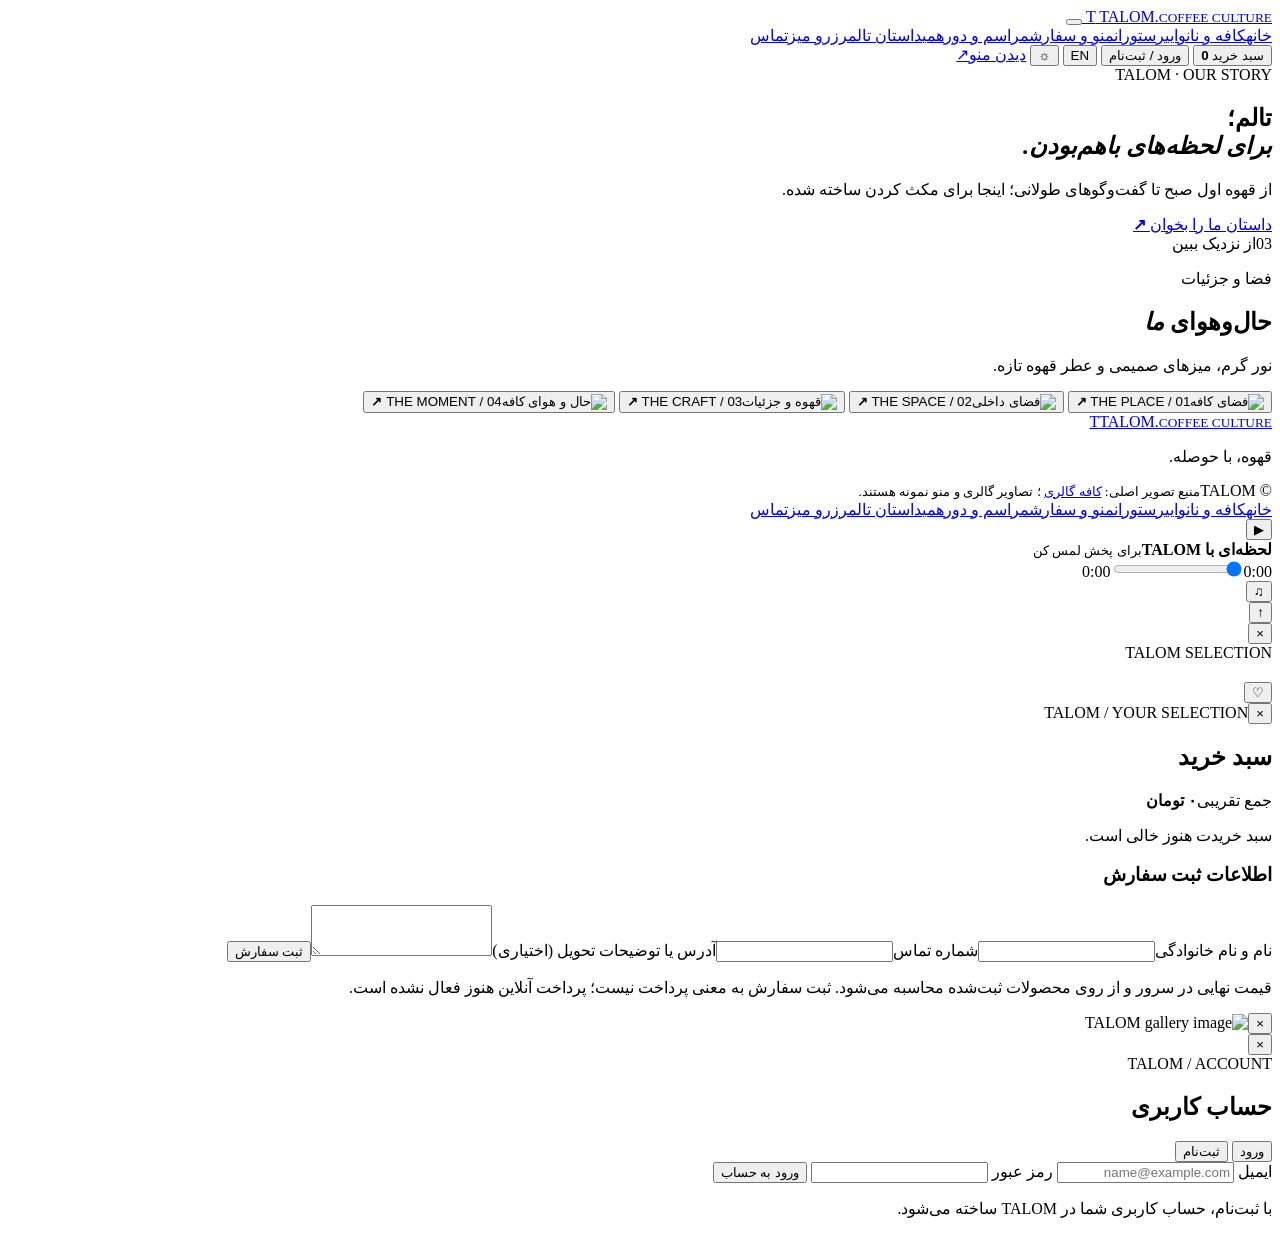
==== commit 9134f451: "Refresh TALOM page routing script on all pages" ====
--- a/about.html
+++ b/about.html
@@ -24,16 +24,18 @@
   <link rel="stylesheet" href="talom-pages.css?v=20261112-02">
   <link rel="stylesheet" href="republique-home-v3.css?v=20261112-03">
   <script src="https://cdn.jsdelivr.net/npm/@supabase/supabase-js@2.119.0"></script>
-  <script src="menu-runtime-v2.js?v=20261112-01" defer></script>
+  <script src="menu-runtime-v2.js?v=20261113-01" defer></script>
   <script src="cart.js" defer></script>
   <script src="restaurant-experience.js?v=20261111-01" defer></script>
 
   <script src="republique-menu-v2.js?v=20261111-01" defer></script>
 
 
-  <script src="talom-pages.js?v=20261112-02" defer></script>
+  <script src="talom-pages.js?v=20261120-routefix-03" defer></script>
   <script src="republique-language-fix.js?v=20261112-02" defer></script>
   <script src="republique-home-v3.js?v=20261112-02" defer></script>
+  <link rel="stylesheet" href="page-content-v1.css?v=20261113-01">
+  <script src="page-content-v1.js?v=20261113-03" defer></script>
 </head>
 <body class="talom-redesign">
   <div class="scroll-progress" id="scrollProgress"></div>
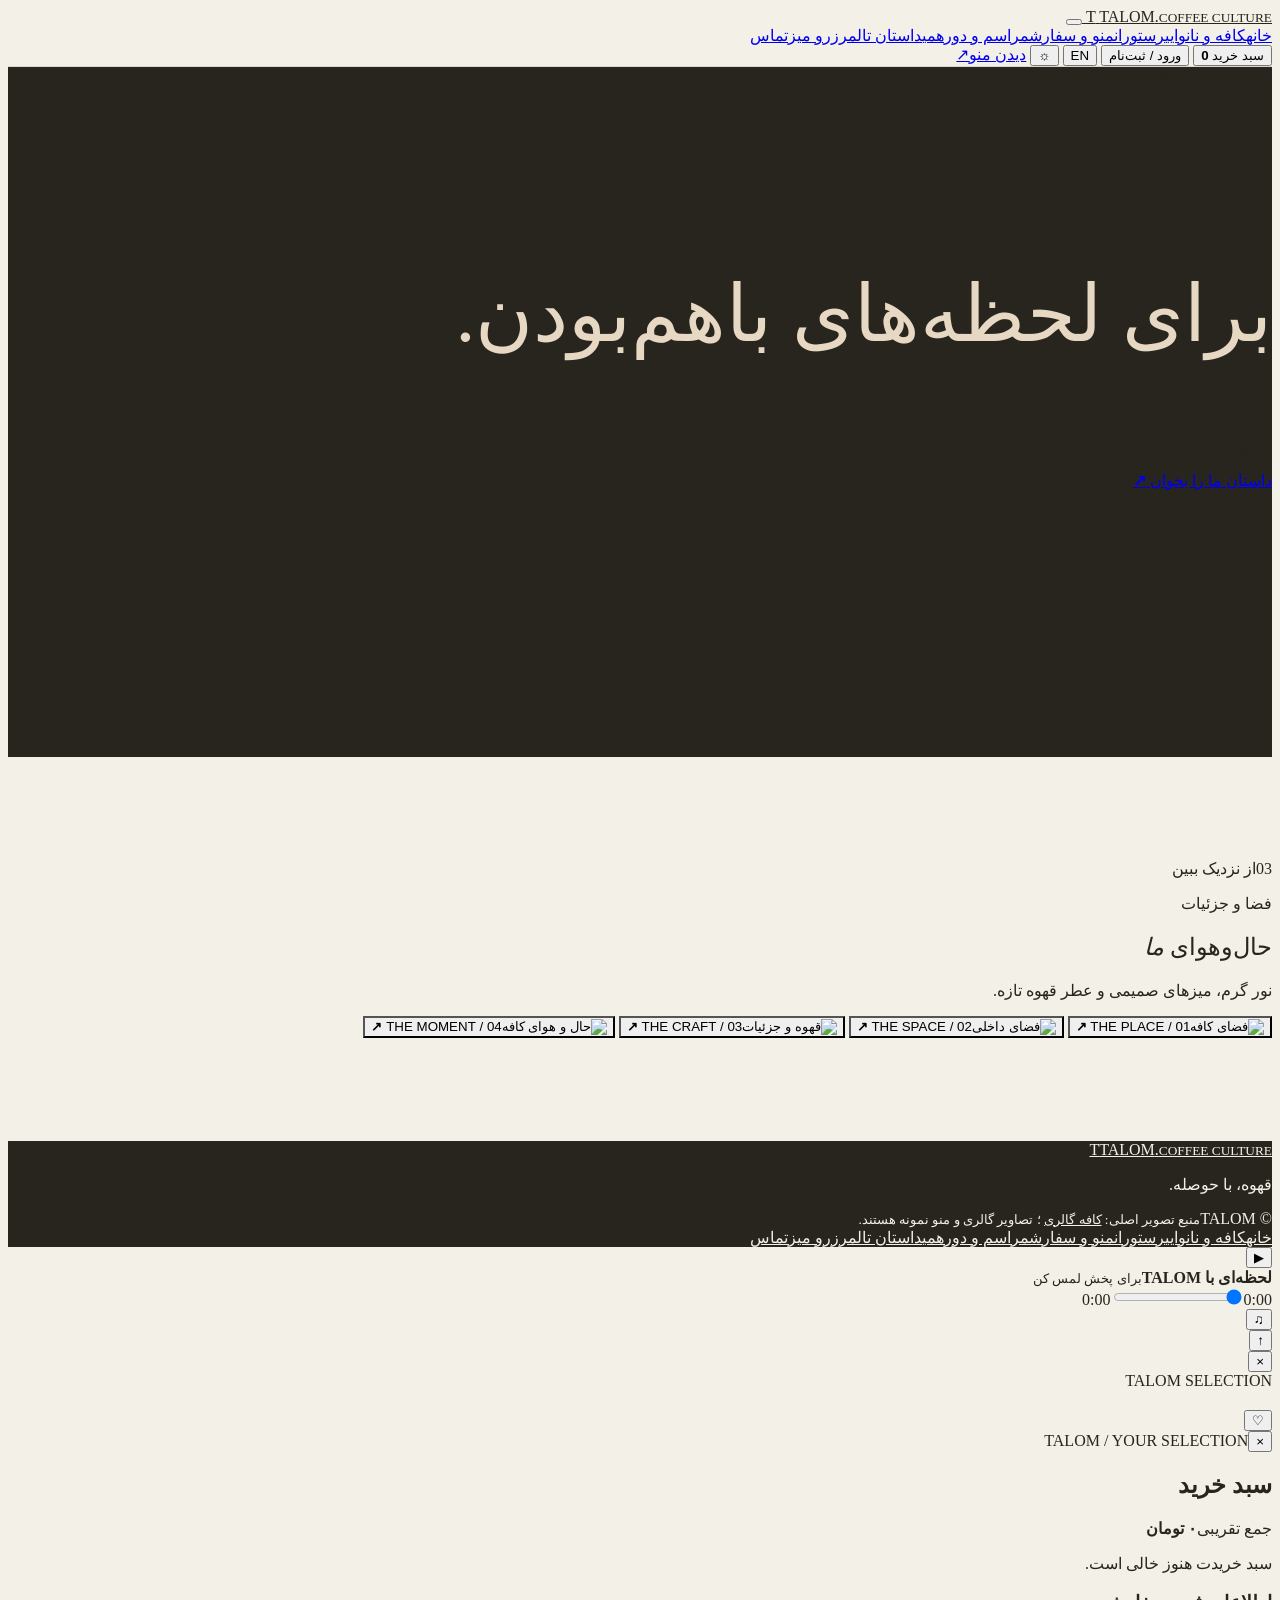
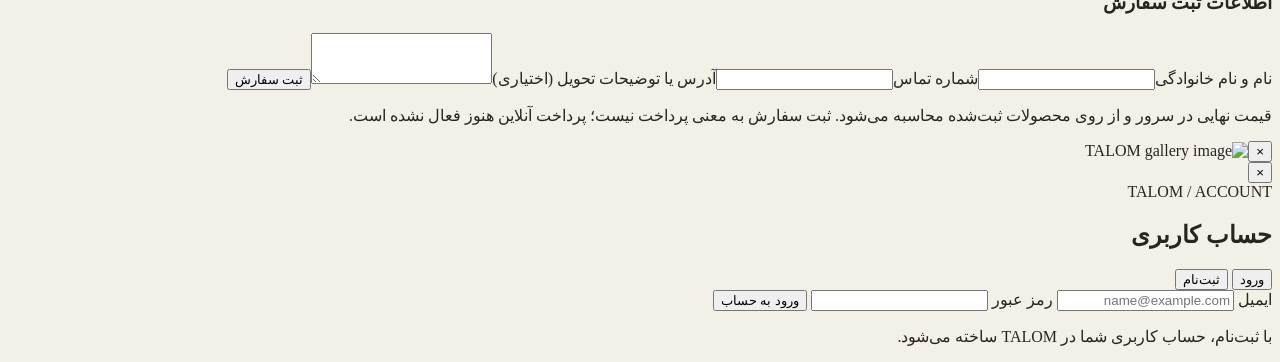
==== commit ec724e47: "Apply unified République-inspired design" ====
--- a/about.html
+++ b/about.html
@@ -36,6 +36,7 @@
   <script src="republique-home-v3.js?v=20261112-02" defer></script>
   <link rel="stylesheet" href="page-content-v1.css?v=20261113-01">
   <script src="page-content-v1.js?v=20261113-03" defer></script>
+  <link rel="stylesheet" href="republique-reference-v1.css?v=20261120-01">
 </head>
 <body class="talom-redesign">
   <div class="scroll-progress" id="scrollProgress"></div>
--- a/republique-reference-v1.css
+++ b/republique-reference-v1.css
@@ -0,0 +1,102 @@
+/* TALOM — République reference pass. Shared visual system for all destination pages. */
+:root{
+ --talom-paper:#f3f0e8;--talom-paper-deep:#e8e2d7;--talom-ink:#28251f;
+ --talom-muted:#71695e;--talom-rule:#cfc7ba;--talom-accent:#8a7154;
+}
+html{scroll-padding-top:86px}
+body.talom-redesign{background:var(--talom-paper);color:var(--talom-ink)}
+.site-header.editorial-header{background:rgba(243,240,232,.96)!important;border-bottom:1px solid rgba(40,37,31,.12)!important;backdrop-filter:blur(14px)!important}
+.site-header.editorial-header.scrolled{background:rgba(243,240,232,.98)!important}
+#siteHeader>.brand{color:var(--talom-ink)!important}
+#siteHeader>.header-cta{background:var(--talom-ink)!important;color:#f3f0e8!important;border:1px solid var(--talom-ink)!important}
+.talom-republique-trigger{color:var(--talom-ink)!important}
+.talom-republique-overlay{background:var(--talom-paper)!important}
+.talom-republique-overlay nav a{font-family:"Vazirmatn",sans-serif!important;font-weight:400!important}
+.full-hero.rep-home-hero{height:min(820px,calc(100svh - 72px))!important;min-height:620px!important;margin-top:0!important}
+.rep-home-hero .full-hero-image{object-position:center 54%!important;filter:brightness(.55) saturate(.72)!important}
+.rep-home-hero .full-hero-shade{background:linear-gradient(0deg,rgba(20,18,15,.56),rgba(20,18,15,.08) 58%,rgba(20,18,15,.22))!important}
+.rep-home-hero .full-hero-content{max-width:900px!important}
+.rep-home-hero .full-hero-eyebrow{font-size:10px!important;letter-spacing:.22em!important;margin-bottom:24px!important}
+.rep-home-hero .full-hero-content h1{font-size:clamp(48px,7.5vw,100px)!important;line-height:1.28!important;letter-spacing:-.035em!important}
+.rep-home-hero .full-hero-content h1 em{font-family:"Playfair Display","Vazirmatn",serif!important;font-style:normal!important;color:#e8ddcc!important}
+.rep-home-hero .full-hero-description{max-width:600px!important;font-size:14px!important;line-height:2.25!important}
+.rep-home-hero .full-hero-actions{gap:12px!important;flex-wrap:wrap!important}
+.rep-home-hero .button-gold{min-width:150px!important;justify-content:center!important;background:#e8ddcc!important;color:#28251f!important;border:1px solid #e8ddcc!important}
+.rep-home-hero .button-outline{min-width:145px!important;justify-content:center!important;background:transparent!important;color:#fff!important;border:1px solid rgba(255,255,255,.7)!important}
+.rep-home-hero .full-hero-foot{font-size:9px!important;letter-spacing:.15em!important}
+.rep-home-experiences{background:var(--talom-paper)!important;padding:clamp(66px,8vw,112px) 0!important}
+.rep-home-wrap{width:min(1320px,88%)!important}
+.rep-home-section-head{border-color:var(--talom-rule)!important;margin-bottom:24px!important}
+.rep-home-kicker{color:#806d55!important}
+.rep-home-experience-grid{grid-template-columns:repeat(5,minmax(0,1fr))!important;gap:12px!important}
+.rep-home-card{min-height:clamp(290px,32vw,410px)!important;border-radius:0!important}
+.rep-home-card:after{background:linear-gradient(0deg,rgba(17,15,12,.78),rgba(17,15,12,.02) 74%)!important}
+.rep-home-card h2{font-size:clamp(17px,1.55vw,23px)!important;font-weight:400!important}
+.rep-home-intro{background:var(--talom-paper-deep)!important;padding:clamp(76px,10vw,138px) 0!important}
+.rep-home-intro .talom-wrap{width:min(1120px,84%)!important}
+.rep-home-intro h2{font-size:clamp(34px,5.3vw,68px)!important;line-height:1.42!important}
+.rep-home-intro p{font-size:14px!important;line-height:2.35!important}
+.rep-home-events{grid-template-columns:1fr 1fr!important;min-height:560px!important;background:#28251f!important}
+.rep-home-events-photo{min-height:500px!important;background-position:center!important}
+.rep-home-events-copy{padding:clamp(38px,7vw,100px)!important}
+.rep-home-events-copy h2{font-size:clamp(34px,5vw,62px)!important;line-height:1.42!important}
+#gallery{background:var(--talom-paper)!important;padding:clamp(70px,8vw,112px) 0!important}
+#gallery .gallery-grid{width:min(1320px,88%)!important;grid-template-columns:1.2fr .8fr .8fr!important;grid-template-rows:260px 220px!important;gap:12px!important}
+#gallery .gallery-card{border-radius:0!important}
+#gallery .gallery-card img{transition:transform .65s ease!important}
+#gallery .gallery-card:hover img{transform:scale(1.035)!important}
+#gallery .section-heading h2{font-weight:400!important}
+#talom-route-hero{min-height:clamp(470px,58vw,690px)!important;background:#28251f!important}
+#talom-route-hero .talom-route-image{filter:brightness(.52) saturate(.72)!important}
+#talom-route-hero .talom-route-shade{background:linear-gradient(90deg,rgba(20,18,15,.72),rgba(20,18,15,.12))!important}
+#talom-route-hero .talom-route-copy{width:min(1320px,88%)!important}
+#talom-route-hero .talom-route-copy h1{font-size:clamp(42px,6.2vw,82px)!important;line-height:1.38!important;font-weight:400!important}
+#talom-route-hero .talom-route-copy h1 em{font-style:normal!important;color:#e6d8c3!important}
+.tp-editorial-intro,.tp-event-intro,.tp-reservation-intro{background:var(--talom-paper-deep)!important}
+.tp-feature-split,.tp-event-spaces,.tp-reservation-steps,.tp-menu-lead{background:var(--talom-paper)!important}
+.tp-feature-split,.tp-event-feature,.tp-reservation-note{border-radius:0!important}
+.tp-feature-image img,.tp-event-intro-image img,.tp-reservation-hero-image img,.tp-event-feature-image img{transition:transform .7s ease}
+.tp-feature-image:hover img,.tp-event-intro-image:hover img{transform:scale(1.025)}
+.tp-kicker{color:#806d55!important}
+.tp-editorial-intro h2,.tp-feature-copy h2,.tp-event-intro-copy h2,.tp-reservation-hero-copy h2{font-weight:400!important}
+.tp-event-card-grid article{border-radius:0!important;background:#e8e2d7!important}
+.tp-event-card-grid article>img{border-radius:0!important}
+.tp-event-step-grid article,.tp-reservation-step-grid article{border-color:var(--talom-rule)!important}
+.tp-faq-list{border-color:var(--talom-rule)!important}
+.tp-faq-list details{border-color:var(--talom-rule)!important}
+#menu{background:var(--talom-paper)!important;color:var(--talom-ink)!important}
+#menu .product-card{border-radius:0!important;background:#e9e4da!important}
+#menu .product-card img{border-radius:0!important}
+#menu .category-tab{border-radius:0!important}
+#menu .search-box{border-radius:0!important}
+.rx-booking,.rx-section{background:var(--talom-paper)!important}
+.rx-wrap{width:min(1180px,88%)!important}
+.rx-booking .rx-panel,.rx-booking form,.rx-form-panel{border-radius:0!important;box-shadow:none!important}
+.rx-booking input,.rx-booking select,.rx-booking textarea,.rx-booking button{border-radius:0!important}
+.rx-booking input,.rx-booking select,.rx-booking textarea{background:#fbf9f3!important;border:1px solid var(--talom-rule)!important}
+.site-footer{background:#28251f!important;color:#f3f0e8!important}
+.site-footer a{color:inherit}
+@media(max-width:1100px){
+ .rep-home-experience-grid{grid-template-columns:repeat(3,minmax(0,1fr))!important}
+ .rep-home-card{min-height:330px!important}
+}
+@media(max-width:760px){
+ .full-hero.rep-home-hero{height:74svh!important;min-height:510px!important}
+ .rep-home-experience-grid{grid-template-columns:repeat(2,minmax(0,1fr))!important}
+ .rep-home-card{min-height:270px!important}
+ .rep-home-intro .talom-wrap,.rep-home-events{grid-template-columns:1fr!important}
+ .rep-home-events-photo{min-height:310px!important}
+ .rep-home-events-copy{padding:48px 7%!important}
+ #gallery .gallery-grid{width:88%!important;grid-template-columns:1fr 1fr!important;grid-template-rows:230px 180px 180px!important}
+ #gallery .gallery-large{grid-row:span 2!important}
+ #gallery .gallery-wide{grid-column:1/-1!important}
+ .tp-event-intro,.tp-reservation-intro,.tp-feature-split,.tp-event-feature,.tp-reservation-note{grid-template-columns:1fr!important}
+ .tp-event-intro-image,.tp-reservation-hero-image,.tp-feature-image,.tp-event-feature-image{min-height:300px!important}
+}
+@media(max-width:430px){
+ .rep-home-experience-grid{grid-template-columns:1fr!important}
+ .rep-home-card{min-height:290px!important}
+}
+@media(prefers-reduced-motion:reduce){
+ .tp-feature-image img,.tp-event-intro-image img,#gallery .gallery-card img{transition:none!important}
+}
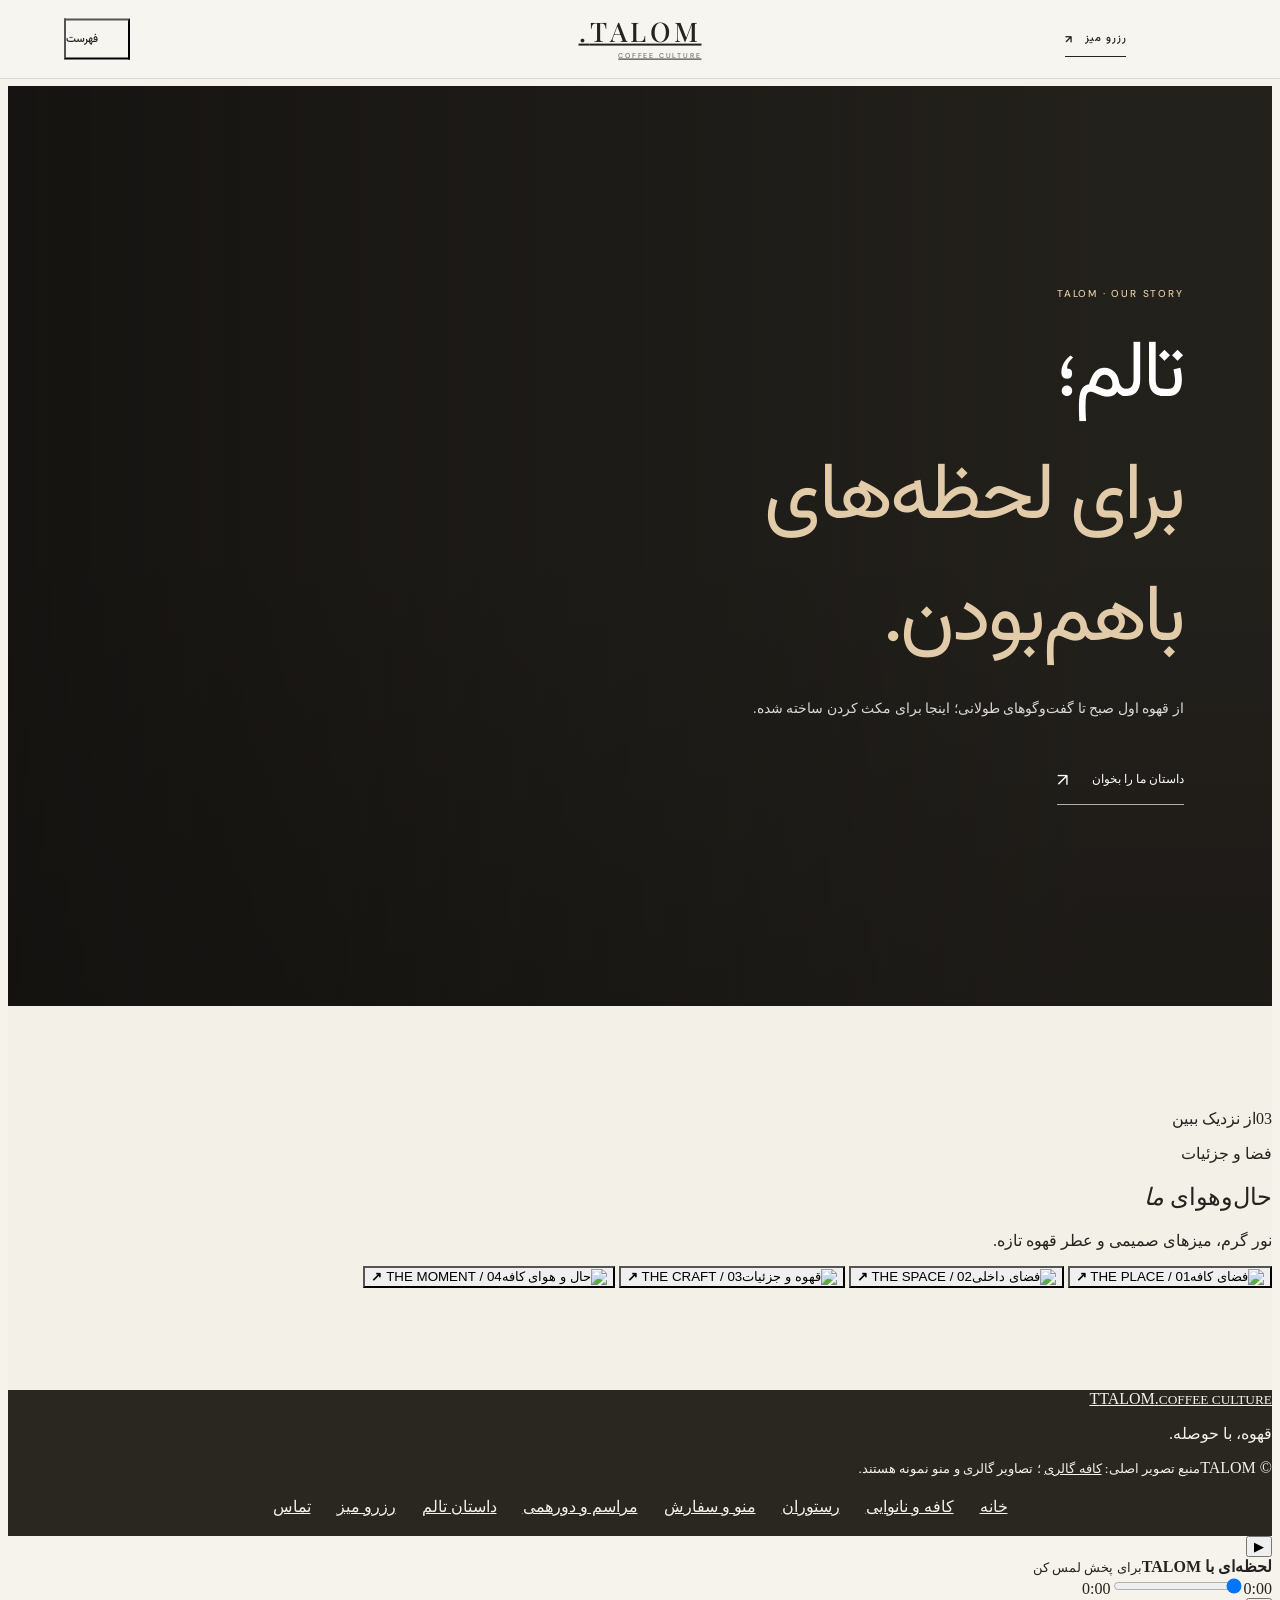
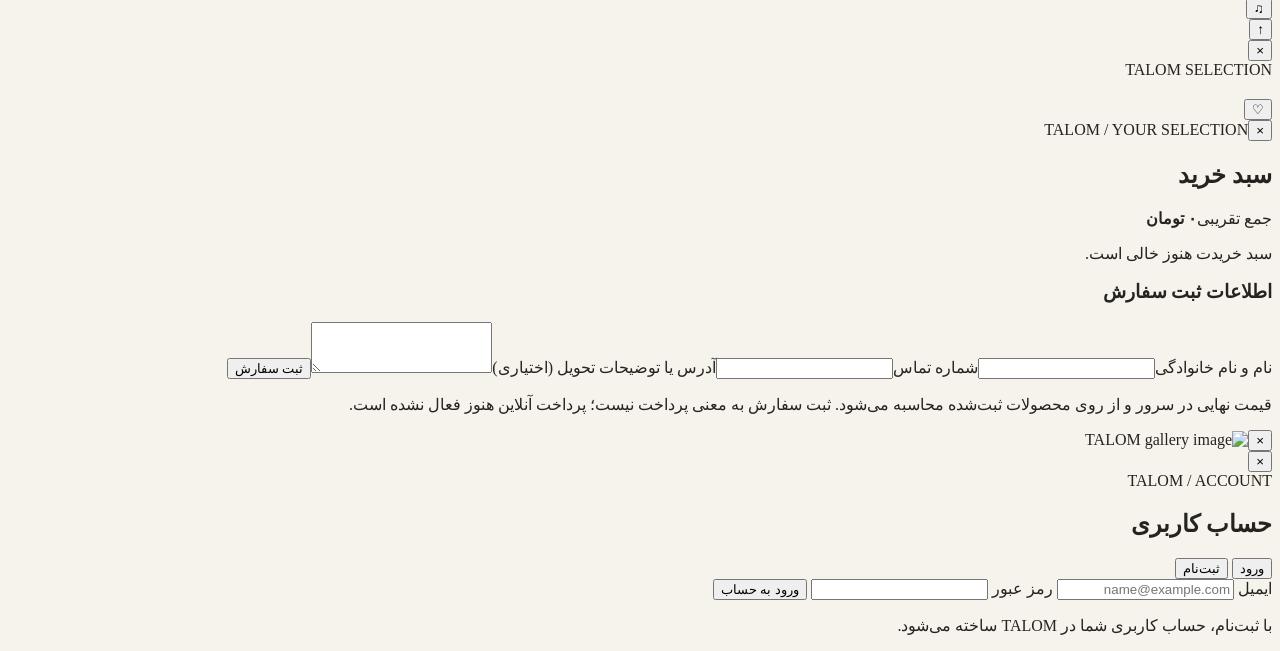
==== commit b5e47bc1: "Apply unified République-inspired design across TALOM pages" ====
--- a/about.html
+++ b/about.html
@@ -22,7 +22,6 @@
 
 
   <link rel="stylesheet" href="talom-pages.css?v=20261112-02">
-  <link rel="stylesheet" href="republique-home-v3.css?v=20261112-03">
   <script src="https://cdn.jsdelivr.net/npm/@supabase/supabase-js@2.119.0"></script>
   <script src="menu-runtime-v2.js?v=20261113-01" defer></script>
   <script src="cart.js" defer></script>
@@ -33,10 +32,11 @@
 
   <script src="talom-pages.js?v=20261120-routefix-03" defer></script>
   <script src="republique-language-fix.js?v=20261112-02" defer></script>
-  <script src="republique-home-v3.js?v=20261112-02" defer></script>
   <link rel="stylesheet" href="page-content-v1.css?v=20261113-01">
   <script src="page-content-v1.js?v=20261113-03" defer></script>
   <link rel="stylesheet" href="republique-reference-v1.css?v=20261120-01">
+  <link rel="stylesheet" href="republique-home-v4.css?v=20261120-02">
+  <link rel="stylesheet" href="republique-pages-v2.css?v=20261120-02">
 </head>
 <body class="talom-redesign">
   <div class="scroll-progress" id="scrollProgress"></div>
--- a/republique-pages-v2.css
+++ b/republique-pages-v2.css
@@ -0,0 +1,140 @@
+/* TALOM destination pages — coordinated editorial system */
+:root{--talom-bg:#f6f3ec;--talom-ink:#25231f;--talom-muted:#756f65;--talom-line:#d9d2c6;--talom-brown:#806b50;--talom-dark:#292720}
+html{scroll-behavior:smooth;scroll-padding-top:90px}
+body.talom-redesign{background:var(--talom-bg)!important;color:var(--talom-ink)!important}
+main{padding-top:78px}
+.site-header.editorial-header,.site-header.editorial-header.scrolled{position:fixed!important;inset:0 0 auto!important;z-index:1400!important;height:78px!important;min-height:78px!important;background:rgba(247,245,239,.97)!important;border-bottom:1px solid rgba(37,35,31,.13)!important;backdrop-filter:blur(18px)!important}
+.site-header.editorial-header>.brand{position:absolute!important;left:50%!important;top:50%!important;transform:translate(-50%,-50%)!important;display:flex!important;flex-direction:column!important;align-items:center!important;gap:0!important;color:var(--talom-ink)!important}
+.site-header.editorial-header .brand-symbol{display:none!important}
+.site-header.editorial-header .brand-word{font:500 27px/1 "Playfair Display",serif!important;letter-spacing:4px!important;color:var(--talom-ink)!important}
+.site-header.editorial-header .brand-word small{display:block!important;margin-top:6px!important;font:500 7px/1.4 "DM Sans",sans-serif!important;letter-spacing:1.8px!important;color:var(--talom-muted)!important}
+.site-header.editorial-header>.main-nav,.site-header.editorial-header>.mobile-menu-toggle{display:none!important}
+.site-header.editorial-header>.header-actions{display:flex!important;position:absolute!important;right:clamp(18px,5vw,76px)!important;top:50%!important;transform:translateY(-50%)!important;gap:8px!important}
+.site-header.editorial-header .header-actions .cart-open-button,.site-header.editorial-header .header-actions .auth-open-button,.site-header.editorial-header .header-cta{display:none!important}
+.site-header.editorial-header .header-actions .icon-button{border:0!important;border-radius:0!important;background:transparent!important;color:var(--talom-ink)!important}
+.site-header.editorial-header>.talom-republique-trigger{position:absolute!important;left:clamp(18px,5vw,76px)!important;right:auto!important;top:50%!important;transform:translateY(-50%)!important;display:flex!important;align-items:center!important;gap:10px!important;width:auto!important;min-width:0!important;height:auto!important;padding:10px 0!important;background:transparent!important;color:var(--talom-ink)!important;writing-mode:horizontal-tb!important;font:500 11px "Vazirmatn",sans-serif!important}
+.site-header.editorial-header .talom-republique-icon{width:20px!important;height:16px!important;gap:4px!important}
+.site-header.editorial-header .talom-republique-icon i{width:20px!important;background:currentColor!important}
+.talom-reserve-link{position:absolute!important;right:clamp(95px,12vw,175px)!important;top:50%!important;transform:translateY(-50%)!important;display:inline-flex!important;align-items:center!important;gap:12px!important;padding:9px 0!important;border:0!important;border-bottom:1px solid var(--talom-ink)!important;color:var(--talom-ink)!important;font:500 11px "DM Sans","Vazirmatn",sans-serif!important;letter-spacing:.08em!important;text-decoration:none!important;white-space:nowrap!important}
+.talom-reserve-link:hover{color:var(--talom-brown)!important;border-color:var(--talom-brown)!important}
+.talom-republique-overlay{position:fixed!important;inset:0!important;z-index:1600!important;display:grid!important;grid-template-columns:minmax(0,1.15fr) minmax(250px,.85fr)!important;align-content:center!important;gap:8vw!important;padding:100px clamp(30px,9vw,140px)!important;background:var(--talom-bg)!important;color:var(--talom-ink)!important;opacity:0!important;visibility:hidden!important;pointer-events:none!important;transition:opacity .25s ease,visibility .25s ease!important}
+.talom-republique-overlay.is-open{opacity:1!important;visibility:visible!important;pointer-events:auto!important}
+.talom-republique-overlay nav{display:flex!important;flex-direction:column!important;gap:5px!important}
+.talom-republique-overlay nav a{width:max-content!important;max-width:100%!important;color:var(--talom-ink)!important;font:400 clamp(26px,4vw,54px)/1.35 "DM Sans","Vazirmatn",sans-serif!important;letter-spacing:-.035em!important;text-decoration:none!important}
+.talom-republique-overlay nav a:hover{color:var(--talom-brown)!important}
+.talom-republique-side{align-self:center!important;display:flex!important;flex-direction:column!important;gap:14px!important;padding:24px 0 0!important;border-top:1px solid var(--talom-line)!important;color:var(--talom-muted)!important;font-size:13px!important;line-height:2!important}
+.talom-republique-side strong{color:var(--talom-ink)!important;font-size:16px!important;font-weight:500!important}
+.talom-republique-side a{color:inherit!important;text-decoration:none!important}
+.talom-overlay-close{position:absolute!important;top:28px!important;left:clamp(24px,5vw,72px)!important;width:46px!important;height:46px!important;border:1px solid var(--talom-line)!important;background:transparent!important;color:var(--talom-ink)!important;font-size:28px!important}
+body.talom-menu-open{overflow:hidden!important}
+#talom-route-hero{position:relative!important;display:flex!important;align-items:center!important;min-height:clamp(480px,59vw,690px)!important;margin:0!important;padding:clamp(70px,9vw,130px) 7%!important;overflow:hidden!important;background:#27241f!important;color:#fff!important}
+#talom-route-hero .talom-route-image{position:absolute!important;inset:0!important;background-size:cover!important;background-position:center!important;transform:scale(1.01)!important}
+#talom-route-hero .talom-route-shade{position:absolute!important;inset:0!important;background:linear-gradient(90deg,rgba(15,14,12,.72),rgba(15,14,12,.18) 85%),linear-gradient(0deg,rgba(15,14,12,.3),transparent 50%)!important}
+#talom-route-hero .talom-route-copy{position:relative!important;z-index:1!important;width:min(720px,75%)!important;margin:0!important}
+#talom-route-hero .talom-route-copy>span{display:block!important;margin-bottom:22px!important;color:#e2cba9!important;font:500 10px "DM Sans",sans-serif!important;letter-spacing:.18em!important}
+#talom-route-hero .talom-route-copy h1{margin:0 0 18px!important;color:#fff!important;font:400 clamp(42px,6.3vw,82px)/1.35 "Vazirmatn",sans-serif!important;letter-spacing:-.035em!important}
+#talom-route-hero .talom-route-copy h1 em{color:#e2cba9!important;font-family:"Playfair Display","Vazirmatn",serif!important;font-style:normal!important}
+#talom-route-hero .talom-route-copy p{max-width:520px!important;margin:0!important;color:rgba(255,255,255,.83)!important;font-size:14px!important;line-height:2.35!important}
+#talom-route-hero .talom-route-copy>a{display:inline-flex!important;align-items:center!important;gap:24px!important;margin-top:30px!important;padding:12px 0!important;border-bottom:1px solid rgba(255,255,255,.65)!important;color:#fff!important;text-decoration:none!important;font-size:12px!important}
+#talom-route-hero .talom-route-copy>a b{font:18px "DM Sans",sans-serif!important}
+.tp-editorial-intro,.tp-event-intro,.tp-reservation-intro{background:#eae5db!important;color:var(--talom-ink)!important}
+.tp-wrap{width:min(1180px,86%)!important;margin-inline:auto!important}
+.tp-editorial-intro{padding:clamp(68px,9vw,120px) 0!important}
+.tp-intro-grid{display:grid!important;grid-template-columns:1.05fr .95fr!important;align-items:end!important;gap:9%!important}
+.tp-kicker{color:var(--talom-brown)!important;font:600 10px "DM Sans",sans-serif!important;letter-spacing:.14em!important}
+.tp-editorial-intro h2,.tp-feature-copy h2,.tp-event-intro-copy h2,.tp-reservation-hero-copy h2{margin:18px 0 0!important;color:var(--talom-ink)!important;font-size:clamp(32px,4.8vw,62px)!important;line-height:1.48!important;font-weight:400!important;letter-spacing:-.03em!important}
+.tp-editorial-intro h2 em,.tp-feature-copy h2 em,.tp-event-intro-copy h2 em,.tp-reservation-hero-copy h2 em{color:var(--talom-brown)!important;font-family:"Playfair Display","Vazirmatn",serif!important;font-style:normal!important}
+.tp-editorial-intro p,.tp-feature-copy p,.tp-event-intro-copy p,.tp-reservation-hero-copy p{margin:0!important;color:var(--talom-muted)!important;font-size:14px!important;line-height:2.4!important}
+.tp-feature-split,.tp-event-feature,.tp-reservation-note{display:grid!important;grid-template-columns:1fr 1fr!important;align-items:stretch!important;gap:0!important;background:var(--talom-bg)!important}
+.tp-feature-image,.tp-event-feature-image,.tp-reservation-note-image{min-height:480px!important;overflow:hidden!important}
+.tp-feature-image img,.tp-event-feature-image img,.tp-reservation-note-image img{width:100%!important;height:100%!important;min-height:480px!important;object-fit:cover!important;display:block!important;transition:transform .7s ease!important}
+.tp-feature-image:hover img,.tp-event-feature-image:hover img,.tp-reservation-note-image:hover img{transform:scale(1.035)!important}
+.tp-feature-copy,.tp-event-feature-copy,.tp-reservation-note-copy{display:flex!important;flex-direction:column!important;align-items:flex-start!important;justify-content:center!important;padding:clamp(40px,7vw,100px)!important}
+.tp-feature-copy h2,.tp-event-feature-copy h2,.tp-reservation-note-copy h2{font-size:clamp(30px,4vw,52px)!important}
+.tp-feature-copy p,.tp-event-feature-copy p,.tp-reservation-note-copy p{margin-top:20px!important}
+.tp-feature-copy a,.tp-event-feature-copy>a,.tp-reservation-note-copy>a,.tp-event-intro-copy>a{display:inline-flex!important;gap:20px!important;margin-top:24px!important;padding-bottom:9px!important;border-bottom:1px solid var(--talom-brown)!important;color:var(--talom-brown)!important;text-decoration:none!important;font-size:12px!important}
+.tp-feature-reverse .tp-feature-image{order:2!important}
+.tp-menu-lead{padding:70px 0 35px!important;background:var(--talom-bg)!important}
+.tp-menu-lead h2{margin:12px 0!important;font-size:clamp(30px,4vw,50px)!important;font-weight:400!important}
+.tp-menu-lead p{color:var(--talom-muted)!important;font-size:14px!important;line-height:2.2!important}
+#menu{padding:50px 0 100px!important;background:var(--talom-bg)!important;color:var(--talom-ink)!important}
+#menu .section-heading,#menu .menu-toolbar,#menu .menu-meta,#menu .menu-shelf,#menu .empty-state{width:min(1180px,86%)!important;margin-left:auto!important;margin-right:auto!important}
+#menu .section-heading h2{font-size:clamp(30px,4.3vw,54px)!important;font-weight:400!important}
+#menu .category-tab{border-radius:0!important;border-color:var(--talom-line)!important}
+#menu .category-tab.active{background:var(--talom-ink)!important;color:#fff!important}
+#menu .search-box{border-radius:0!important;border-color:var(--talom-line)!important}
+#menu .product-card{border-radius:0!important;background:#ebe6dc!important;overflow:hidden!important}
+#menu .product-card img{border-radius:0!important}
+.tp-event-intro,.tp-reservation-intro{display:grid!important;grid-template-columns:1fr 1fr!important;align-items:stretch!important}
+.tp-event-intro-image,.tp-reservation-hero-image{min-height:540px!important;overflow:hidden!important}
+.tp-event-intro-image img,.tp-reservation-hero-image img{display:block!important;width:100%!important;height:100%!important;min-height:540px!important;object-fit:cover!important}
+.tp-event-intro-copy,.tp-reservation-hero-copy{display:flex!important;flex-direction:column!important;justify-content:center!important;padding:clamp(38px,7vw,95px)!important}
+.tp-event-spaces,.tp-event-steps,.tp-reservation-steps,.tp-event-faq{padding:clamp(65px,8vw,110px) 0!important;background:var(--talom-bg)!important}
+.tp-editorial-heading{margin-bottom:32px!important}
+.tp-editorial-heading h2,.tp-event-steps h2,.tp-event-faq h2{font-size:clamp(32px,4.5vw,58px)!important;font-weight:400!important;line-height:1.45!important}
+.tp-editorial-heading h2 em{font-family:"Playfair Display","Vazirmatn",serif!important;color:var(--talom-brown)!important;font-style:normal!important}
+.tp-editorial-heading p{color:var(--talom-muted)!important;font-size:14px!important;line-height:2.2!important}
+.tp-event-card-grid{display:grid!important;grid-template-columns:repeat(3,minmax(0,1fr))!important;gap:14px!important}
+.tp-event-card-grid article{background:#eae5db!important;border-radius:0!important;overflow:hidden!important}
+.tp-event-card-grid article>img{width:100%!important;height:260px!important;object-fit:cover!important;border-radius:0!important}
+.tp-event-card-grid article>div{padding:22px!important}
+.tp-event-card-grid h3{font-size:20px!important;font-weight:400!important}
+.tp-event-card-grid p{font-size:13px!important;line-height:2.1!important;color:var(--talom-muted)!important}
+.tp-event-step-grid,.tp-reservation-step-grid,.tp-value-grid{display:grid!important;grid-template-columns:repeat(3,minmax(0,1fr))!important;gap:12px!important}
+.tp-event-step-grid article,.tp-reservation-step-grid article,.tp-value-grid article{padding:25px!important;border:1px solid var(--talom-line)!important;background:transparent!important;border-radius:0!important}
+.tp-event-step-grid b,.tp-reservation-step-grid b{color:var(--talom-brown)!important;font:500 11px "DM Sans",sans-serif!important;letter-spacing:.12em!important}
+.tp-event-step-grid h3,.tp-reservation-step-grid h3,.tp-value-grid h3{font-size:19px!important;font-weight:400!important}
+.tp-event-step-grid p,.tp-reservation-step-grid p,.tp-value-grid p{color:var(--talom-muted)!important;font-size:13px!important;line-height:2.2!important}
+.tp-faq-list{border-top:1px solid var(--talom-line)!important}
+.tp-faq-list details{border-bottom:1px solid var(--talom-line)!important;padding:18px 0!important}
+.tp-faq-list summary{font-size:15px!important;cursor:pointer!important}
+.tp-faq-list details p{color:var(--talom-muted)!important;font-size:13px!important;line-height:2.1!important}
+#event-request,#reservation{padding:clamp(65px,8vw,110px) 0!important;background:#eae5db!important}
+#event-request .rx-wrap,#reservation .rx-wrap{width:min(780px,88%)!important;margin-inline:auto!important}
+#event-request .rx-heading,#reservation .rx-heading{font-size:clamp(34px,5vw,58px)!important;font-weight:400!important}
+#event-request .rx-form,#reservation .rx-form{padding:clamp(24px,4vw,48px)!important;background:#f8f6f0!important;border:1px solid var(--talom-line)!important;border-radius:0!important;box-shadow:none!important}
+#event-request .rx-field input,#event-request .rx-field select,#event-request .rx-field textarea,#reservation .rx-field input,#reservation .rx-field select,#reservation .rx-field textarea{border-radius:0!important;border:1px solid var(--talom-line)!important;background:#fffefa!important}
+#event-request .rx-submit,#reservation .rx-submit{border-radius:0!important;background:var(--talom-ink)!important;color:#fff!important}
+#contact-request{padding:clamp(65px,8vw,110px) 0!important;background:#eae5db!important}
+#contact-request .rx-wrap{width:min(780px,88%)!important;margin-inline:auto!important}
+#contact-request .rx-form{border-radius:0!important;box-shadow:none!important}
+.site-footer{background:var(--talom-dark)!important;color:#f4f1e9!important}
+.site-footer a{color:inherit!important}
+.talom-footer-links{display:flex!important;flex-wrap:wrap!important;gap:12px 26px!important;justify-content:center!important;padding:20px!important}
+@media(max-width:850px){
+ .tp-intro-grid,.tp-feature-split,.tp-event-feature,.tp-reservation-note,.tp-event-intro,.tp-reservation-intro{grid-template-columns:1fr!important}
+ .tp-feature-image,.tp-event-feature-image,.tp-reservation-note-image,.tp-feature-image img,.tp-event-feature-image img,.tp-reservation-note-image img{min-height:320px!important}
+ .tp-feature-reverse .tp-feature-image{order:0!important}
+ .tp-event-intro-image,.tp-reservation-hero-image,.tp-event-intro-image img,.tp-reservation-hero-image img{min-height:340px!important}
+ .tp-event-card-grid{grid-template-columns:1fr 1fr!important}
+ .tp-event-step-grid,.tp-reservation-step-grid,.tp-value-grid{grid-template-columns:1fr 1fr!important}
+}
+@media(max-width:700px){
+ main{padding-top:68px}
+ .site-header.editorial-header,.site-header.editorial-header.scrolled{height:68px!important;min-height:68px!important;padding:0 16px!important}
+ .site-header.editorial-header .brand-word{font-size:19px!important;letter-spacing:3px!important}
+ .site-header.editorial-header .brand-word small{font-size:6px!important}
+ .site-header.editorial-header>.talom-republique-trigger{left:16px!important;font-size:0!important}
+ .site-header.editorial-header .talom-republique-icon{width:19px!important}
+ .site-header.editorial-header>.header-actions{right:16px!important}
+ .site-header.editorial-header .header-actions .icon-button{width:30px!important;height:30px!important}
+ .talom-reserve-link{right:65px!important;font-size:0!important;gap:0!important;width:28px!important;height:28px!important;align-items:center!important;justify-content:center!important;border:1px solid var(--talom-line)!important}
+ .talom-reserve-link span{font-size:0!important}
+ .talom-reserve-link b{font-size:16px!important}
+ #talom-route-hero{min-height:500px!important;padding:70px 7%!important}
+ #talom-route-hero .talom-route-copy{width:100%!important}
+ #talom-route-hero .talom-route-copy h1{font-size:clamp(36px,10vw,56px)!important}
+ #talom-route-hero .talom-route-copy p{font-size:13px!important}
+ .tp-wrap{width:88%!important}
+ .tp-editorial-intro{padding:58px 0!important}
+ .tp-editorial-intro h2,.tp-feature-copy h2,.tp-event-intro-copy h2,.tp-reservation-hero-copy h2{font-size:clamp(30px,8vw,43px)!important}
+ .tp-feature-copy,.tp-event-intro-copy,.tp-reservation-hero-copy,.tp-event-feature-copy,.tp-reservation-note-copy{padding:38px 7%!important}
+ #menu .section-heading,#menu .menu-toolbar,#menu .menu-meta,#menu .menu-shelf{width:88%!important}
+ .tp-event-card-grid,.tp-event-step-grid,.tp-reservation-step-grid,.tp-value-grid{grid-template-columns:1fr!important}
+ .tp-event-card-grid article>img{height:230px!important}
+ .talom-republique-overlay{grid-template-columns:1fr!important;align-content:start!important;gap:24px!important;padding:84px 25px 35px!important;overflow:auto!important}
+ .talom-republique-overlay nav a{font-size:clamp(26px,8vw,38px)!important}
+ .talom-republique-side{padding-top:18px!important;gap:8px!important}
+ .talom-overlay-close{top:16px!important;left:18px!important}
+}
+@media(prefers-reduced-motion:reduce){.tp-feature-image img,.tp-event-intro-image img,.tp-reservation-hero-image img,.tp-event-card-grid img{transition:none!important}}
